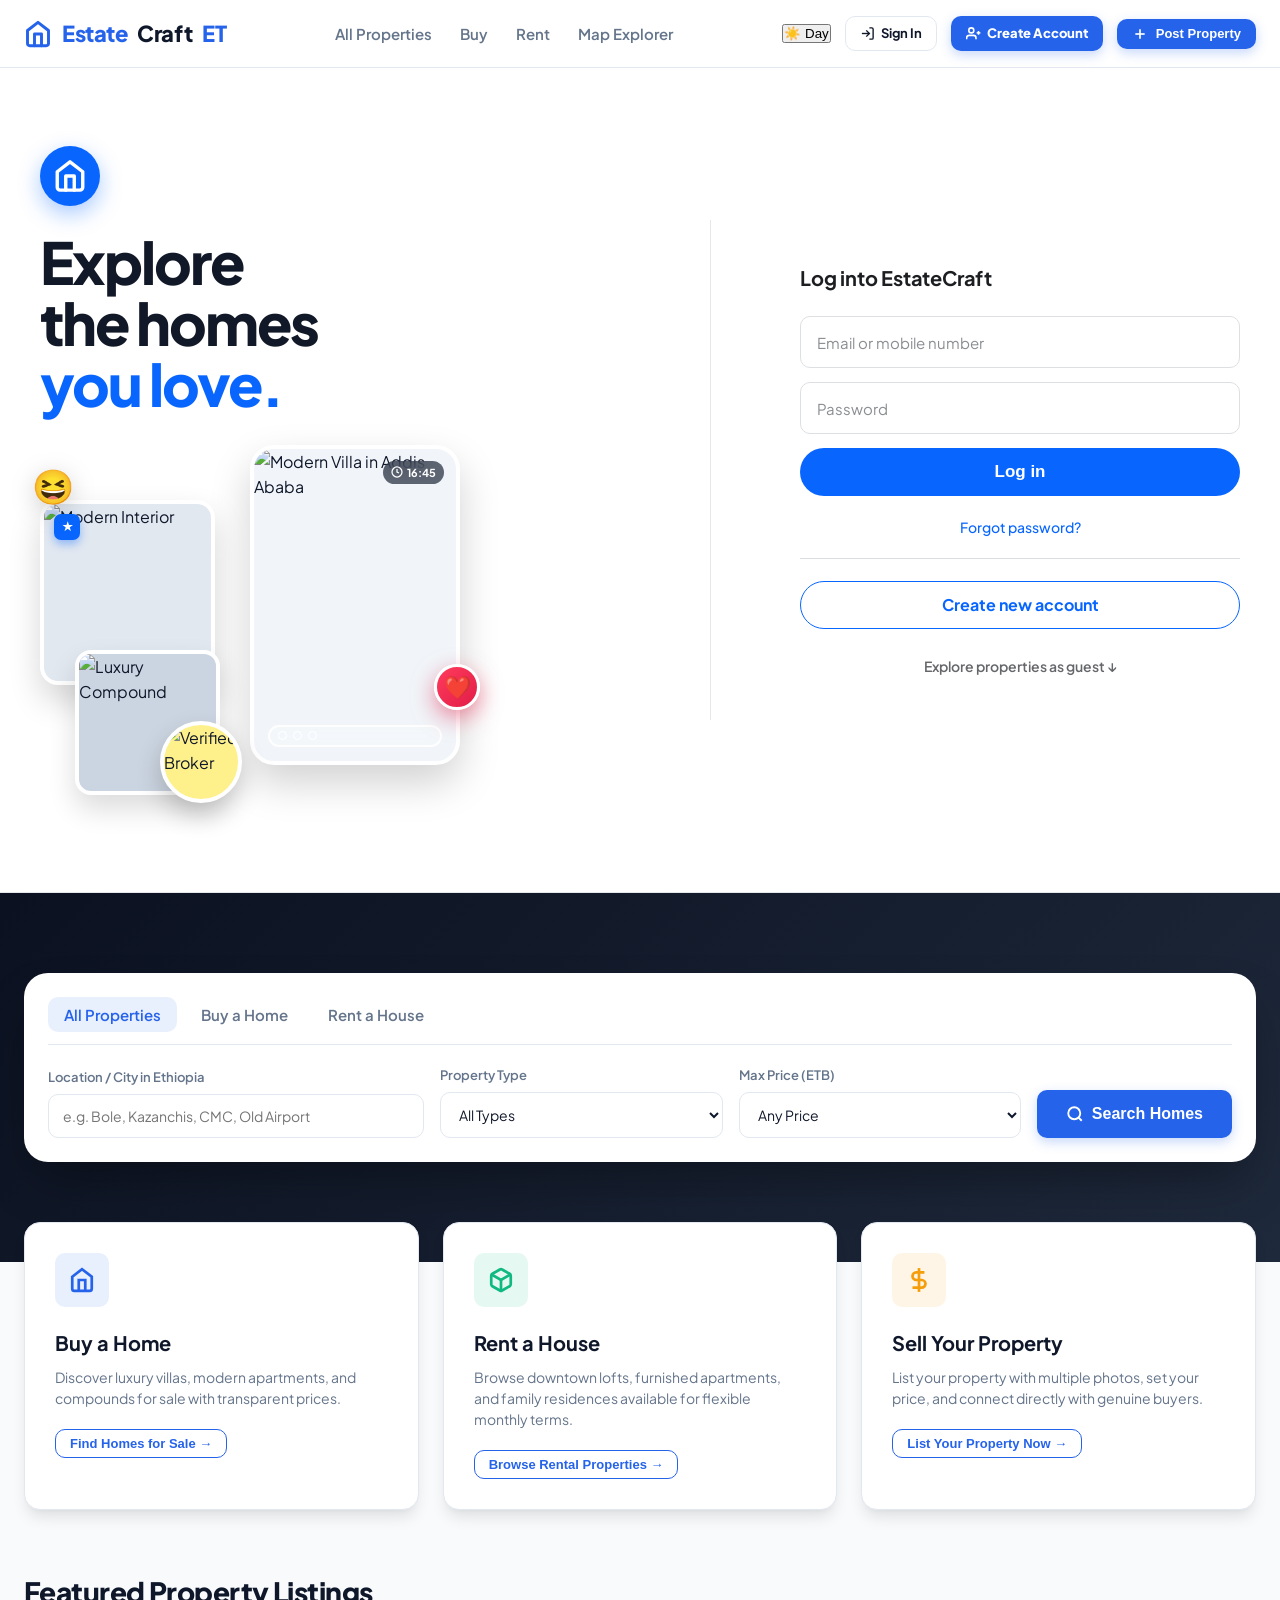
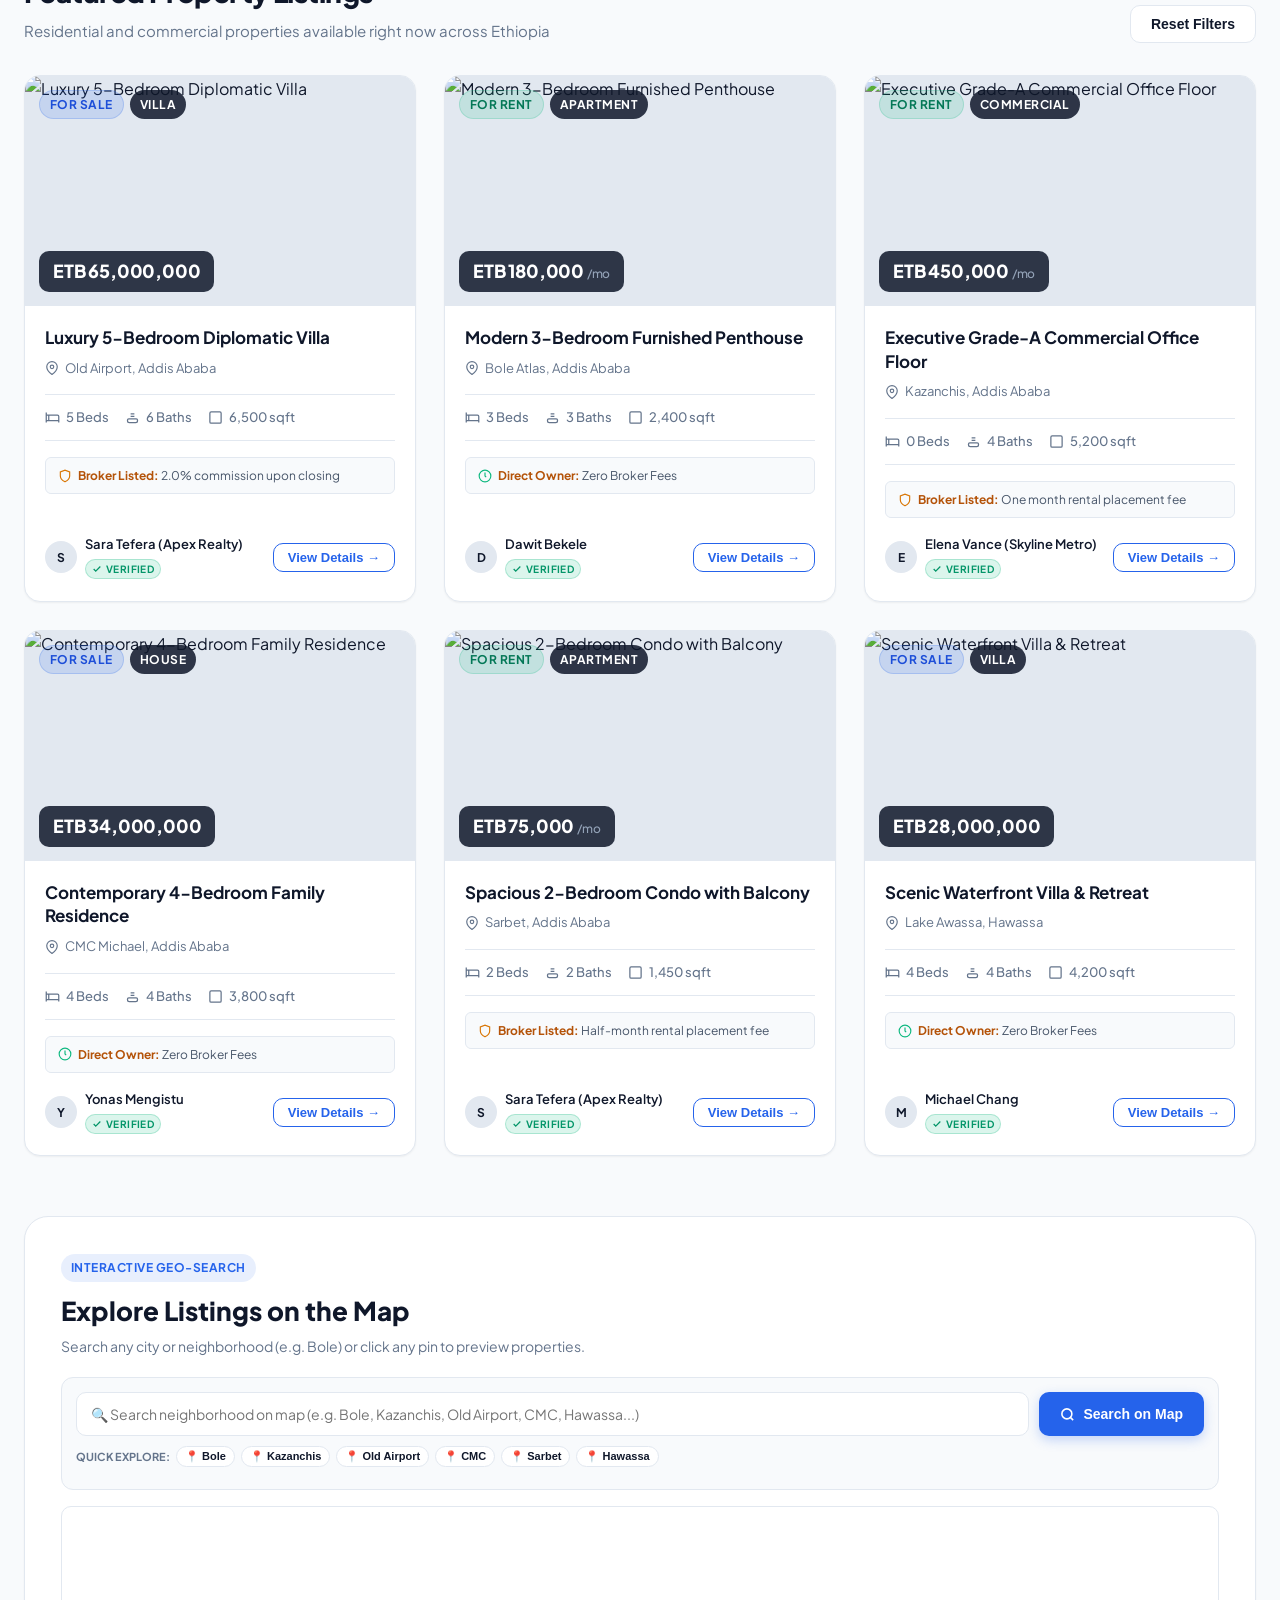
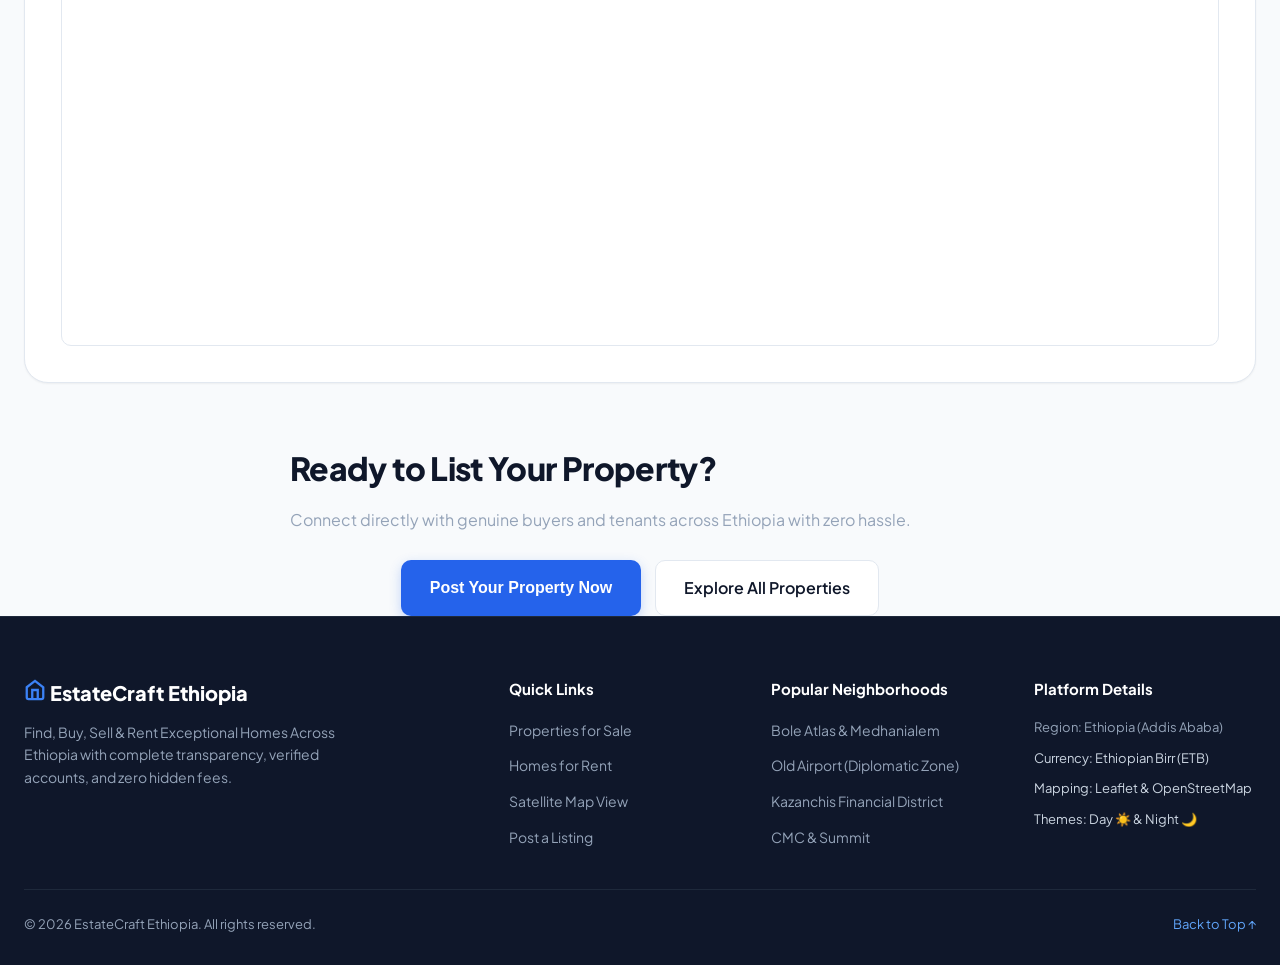
==== frontend/index.html @ a3f55f45 "Implement Facebook-style split landing screen with login and create account on initial website open" ====
<!DOCTYPE html>
<html lang="en" data-theme="light">
<head>
    <meta charset="UTF-8">
    <meta name="viewport" content="width=device-width, initial-scale=1.0">
    <title>EstateCraft Ethiopia | Find, Buy, Sell & Rent Exceptional Homes</title>
    
    <!-- Meta SEO -->
    <meta name="description" content="Discover verified luxury homes, apartments, villas, and commercial real estate across Ethiopia with transparent broker fees and direct owner listings.">
    
    <!-- Leaflet OpenStreetMap CDN -->
    <link rel="stylesheet" href="https://unpkg.com/leaflet@1.9.4/dist/leaflet.css" integrity="sha256-p4NxAoJBhIIN+hmNHrzRCf9tD/miZyoHS5obTRR9BMY=" crossorigin=""/>
    <script src="https://unpkg.com/leaflet@1.9.4/dist/leaflet.js" integrity="sha256-20nQCchB9co0qIjJZRGuk2/Z9VM+kNiyxNV1lvTlZBo=" crossorigin=""></script>
    
    <!-- External Modular CSS File -->
    <link rel="stylesheet" href="css/style.css">
</head>
<body>

    <!-- Header Navigation -->
    <header class="site-header">
        <div class="nav-container">
            <a href="index.html" class="brand-logo" id="headerBrandLogo">
                <svg width="28" height="28" viewBox="0 0 24 24" fill="none" stroke="currentColor" stroke-width="2.5" stroke-linecap="round" stroke-linejoin="round">
                    <path d="m3 9 9-7 9 7v11a2 2 0 0 1-2 2H5a2 2 0 0 1-2-2z"/>
                    <polyline points="9 22 9 12 15 12 15 22"/>
                </svg>
                <span>Estate</span>Craft <span class="brand-badge">ET</span>
            </a>

            <ul class="nav-links" id="navLinks">
                <li><a href="#propertiesSection" onclick="resetFilters()">All Properties</a></li>
                <li><a href="#propertiesSection" onclick="document.querySelectorAll('.search-tabs .tab-btn')[1].click()">Buy</a></li>
                <li><a href="#propertiesSection" onclick="document.querySelectorAll('.search-tabs .tab-btn')[2].click()">Rent</a></li>
                <li><a href="#mapSection">Map Explorer</a></li>
            </ul>

            <div class="nav-actions">
                <!-- Theme Mode Switcher (Day/Night) -->
                <button type="button" class="theme-btn" id="themeToggleBtn" title="Toggle Day/Night Mode">
                    <span id="themeHeaderIcon">☀️</span>
                    <span id="themeHeaderLabel">Day</span>
                </button>

                <!-- Sign In Link -->
                <a href="../auth/login.php" class="btn btn-secondary btn-sm" id="btnSignInFrontend" style="text-decoration: none; font-weight: 700; display: inline-flex; align-items: center; gap: 6px;">
                    <svg width="15" height="15" viewBox="0 0 24 24" fill="none" stroke="currentColor" stroke-width="2.2"><path d="M15 3h4a2 2 0 0 1 2 2v14a2 2 0 0 1-2 2h-4"></path><polyline points="10 17 15 12 10 7"></polyline><line x1="15" y1="12" x2="3" y2="12"></line></svg>
                    <span>Sign In</span>
                </a>

                <!-- Create Account Link -->
                <a href="../auth/register.php" class="btn btn-primary btn-sm" id="btnSignUpFrontend" style="text-decoration: none; font-weight: 800; display: inline-flex; align-items: center; gap: 6px;">
                    <svg width="15" height="15" viewBox="0 0 24 24" fill="none" stroke="currentColor" stroke-width="2.5"><path d="M16 21v-2a4 4 0 0 0-4-4H5a4 4 0 0 0-4 4v2"></path><circle cx="8.5" cy="7" r="4"></circle><line x1="20" y1="8" x2="20" y2="14"></line><line x1="23" y1="11" x2="17" y2="11"></line></svg>
                    <span>Create Account</span>
                </a>

                <button type="button" class="btn btn-primary btn-sm" onclick="openPostModal()">
                    <svg width="16" height="16" viewBox="0 0 24 24" fill="none" stroke="currentColor" stroke-width="2.5"><line x1="12" y1="5" x2="12" y2="19"></line><line x1="5" y1="12" x2="19" y2="12"></line></svg>
                    Post Property
                </button>
            </div>
        </div>
    </header>

    <main>
        <!-- Facebook-Style Split Landing Hero (Visible on first opening website) -->
        <section class="fb-landing-section" id="welcomeAuthSection">
            <div class="fb-landing-container">
                <!-- Left Column: Branding, Tagline & Photo Cards Collage -->
                <div class="fb-left-col">
                    <div class="fb-brand-circle">
                        <svg width="34" height="34" viewBox="0 0 24 24" fill="none" stroke="currentColor" stroke-width="2.4" stroke-linecap="round" stroke-linejoin="round">
                            <path d="m3 9 9-7 9 7v11a2 2 0 0 1-2 2H5a2 2 0 0 1-2-2z"/>
                            <polyline points="9 22 9 12 15 12 15 22"/>
                        </svg>
                    </div>

                    <h1 class="fb-headline">
                        Explore<br>
                        the homes<br>
                        <span class="accent-blue">you love.</span>
                    </h1>

                    <!-- Visual Collage -->
                    <div class="fb-collage">
                        <!-- Phone-style story card (Main top right) -->
                        <div class="fb-card-story">
                            <div class="fb-story-time">
                                <svg width="12" height="12" viewBox="0 0 24 24" fill="none" stroke="currentColor" stroke-width="2.5"><circle cx="12" cy="12" r="10"/><polyline points="12 6 12 12 16 14"/></svg>
                                16:45
                            </div>
                            <img src="https://images.unsplash.com/photo-1600585154340-be6161a56a0c?auto=format&fit=crop&w=600&q=80" alt="Modern Villa in Addis Ababa">
                            <div class="fb-story-bottom-bar">
                                <div class="fb-story-circle"></div>
                                <div class="fb-story-circle"></div>
                                <div class="fb-story-circle"></div>
                            </div>
                        </div>

                        <!-- Middle left square card with star badge -->
                        <div class="fb-card-square">
                            <div class="fb-card-badge">★</div>
                            <img src="https://images.unsplash.com/photo-1600607687939-ce8a6c25118c?auto=format&fit=crop&w=500&q=80" alt="Modern Interior">
                        </div>

                        <!-- Bottom card -->
                        <div class="fb-card-bottom">
                            <img src="https://images.unsplash.com/photo-1600596542815-ffad4c1539a9?auto=format&fit=crop&w=500&q=80" alt="Luxury Compound">
                        </div>

                        <!-- Avatar circle -->
                        <div class="fb-avatar-circle">
                            <img src="https://images.unsplash.com/photo-1573496359142-b8d87734a5a2?auto=format&fit=crop&w=400&q=80" alt="Verified Broker">
                        </div>

                        <!-- Floating Reactions -->
                        <div class="fb-reaction-laugh" title="Excited">😆</div>
                        <div class="fb-reaction-heart" title="Love this home">❤️</div>
                    </div>
                </div>

                <!-- Center Divider Line -->
                <div class="fb-center-divider"></div>

                <!-- Right Column: Login Card -->
                <div class="fb-right-col">
                    <div class="fb-auth-box">
                        <h2 class="fb-login-heading">Log into EstateCraft</h2>

                        <form action="../auth/login.php" method="POST">
                            <div class="fb-input-wrapper">
                                <input type="text" name="email" class="fb-field-input" placeholder="Email or mobile number" required autocomplete="username">
                            </div>

                            <div class="fb-input-wrapper">
                                <input type="password" name="password" class="fb-field-input" placeholder="Password" required autocomplete="current-password">
                            </div>

                            <button type="submit" class="fb-submit-btn">
                                Log in
                            </button>

                            <div class="fb-forgot-link-wrap">
                                <a href="../auth/forgot_password.php" class="fb-forgot-link">Forgot password?</a>
                            </div>

                            <div class="fb-line-sep"></div>

                            <a href="../auth/register.php" class="fb-create-acc-btn">
                                Create new account
                            </a>
                        </form>

                        <div class="fb-guest-link-wrap">
                            <a href="#catalogSearchSection" class="fb-guest-link" onclick="document.getElementById('catalogSearchSection').scrollIntoView({behavior: 'smooth'}); return false;">
                                Explore properties as guest &darr;
                            </a>
                        </div>
                    </div>
                </div>
            </div>
        </section>

        <!-- Hero Section -->
        <section class="hero-section" id="catalogSearchSection">

                <!-- Search Bar Card -->
                <div class="search-box-card">
                    <div class="search-tabs">
                        <button type="button" class="tab-btn active" data-purpose="">All Properties</button>
                        <button type="button" class="tab-btn" data-purpose="sale">Buy a Home</button>
                        <button type="button" class="tab-btn" data-purpose="rent">Rent a House</button>
                    </div>

                    <form id="mainSearchForm">
                        <div class="search-grid">
                            <div class="form-group">
                                <label class="form-label" for="searchLocation">Location / City in Ethiopia</label>
                                <input type="text" id="searchLocation" class="form-input" placeholder="e.g. Bole, Kazanchis, CMC, Old Airport">
                            </div>

                            <div class="form-group">
                                <label class="form-label" for="searchType">Property Type</label>
                                <select id="searchType" class="form-select">
                                    <option value="">All Types</option>
                                    <option value="house">Houses</option>
                                    <option value="apartment">Apartments / Condos</option>
                                    <option value="villa">Luxury Villas</option>
                                    <option value="commercial">Commercial Space</option>
                                </select>
                            </div>

                            <div class="form-group">
                                <label class="form-label" for="searchPrice">Max Price (ETB)</label>
                                <select id="searchPrice" class="form-select">
                                    <option value="">Any Price</option>
                                    <option value="100000">ETB 100,000 / mo</option>
                                    <option value="300000">ETB 300,000 / mo</option>
                                    <option value="30000000">ETB 30,000,000</option>
                                    <option value="50000000">ETB 50,000,000</option>
                                    <option value="70000000">ETB 70,000,000+</option>
                                </select>
                            </div>

                            <button type="submit" class="btn btn-primary btn-lg" id="btnMainSearch">
                                <svg width="18" height="18" viewBox="0 0 24 24" fill="none" stroke="currentColor" stroke-width="2.5"><circle cx="11" cy="11" r="8"></circle><line x1="21" y1="21" x2="16.65" y2="16.65"></line></svg>
                                Search Homes
                            </button>
                        </div>
                    </form>
                </div>
            </div>
        </section>

        <!-- Quick Categories -->
        <div class="quick-categories">
            <div class="cat-card">
                <div class="cat-icon cat-icon-blue">
                    <svg width="26" height="26" viewBox="0 0 24 24" fill="none" stroke="currentColor" stroke-width="2.5"><path d="m3 9 9-7 9 7v11a2 2 0 0 1-2 2H5a2 2 0 0 1-2-2z"/><polyline points="9 22 9 12 15 12 15 22"/></svg>
                </div>
                <h3 class="cat-title">Buy a Home</h3>
                <p class="cat-desc">Discover luxury villas, modern apartments, and compounds for sale with transparent prices.</p>
                <button type="button" class="btn btn-outline btn-sm" onclick="document.querySelectorAll('.search-tabs .tab-btn')[1].click(); document.getElementById('propertiesSection').scrollIntoView({behavior: 'smooth'})">Find Homes for Sale &rarr;</button>
            </div>

            <div class="cat-card">
                <div class="cat-icon cat-icon-green">
                    <svg width="26" height="26" viewBox="0 0 24 24" fill="none" stroke="currentColor" stroke-width="2.5"><path d="M21 16V8a2 2 0 0 0-1-1.73l-7-4a2 2 0 0 0-2 0l-7 4A2 2 0 0 0 3 8v8a2 2 0 0 0 1 1.73l7 4a2 2 0 0 0 2 0l7-4A2 2 0 0 0 21 16z"></path><polyline points="3.27 6.96 12 12.01 20.73 6.96"></polyline><line x1="12" y1="22.08" x2="12" y2="12"></line></svg>
                </div>
                <h3 class="cat-title">Rent a House</h3>
                <p class="cat-desc">Browse downtown lofts, furnished apartments, and family residences available for flexible monthly terms.</p>
                <button type="button" class="btn btn-outline btn-sm" onclick="document.querySelectorAll('.search-tabs .tab-btn')[2].click(); document.getElementById('propertiesSection').scrollIntoView({behavior: 'smooth'})">Browse Rental Properties &rarr;</button>
            </div>

            <div class="cat-card">
                <div class="cat-icon cat-icon-amber">
                    <svg width="26" height="26" viewBox="0 0 24 24" fill="none" stroke="currentColor" stroke-width="2.5"><line x1="12" y1="1" x2="12" y2="23"></line><path d="M17 5H9.5a3.5 3.5 0 0 0 0 7h5a3.5 3.5 0 0 1 0 7H6"></path></svg>
                </div>
                <h3 class="cat-title">Sell Your Property</h3>
                <p class="cat-desc">List your property with multiple photos, set your price, and connect directly with genuine buyers.</p>
                <button type="button" class="btn btn-outline btn-sm" onclick="openPostModal()">List Your Property Now &rarr;</button>
            </div>
        </div>

        <!-- Featured Properties Section -->
        <section class="section-wrapper" id="propertiesSection">
            <div class="section-header">
                <div>
                    <h2 class="section-title">Featured Property Listings</h2>
                    <p class="section-subtitle">Residential and commercial properties available right now across Ethiopia</p>
                </div>
                <button type="button" class="btn btn-secondary" onclick="resetFilters()">Reset Filters</button>
            </div>

            <!-- Dynamic Property Cards Container -->
            <div class="property-grid" id="propertyGrid">
                <!-- Injected via JavaScript -->
            </div>
        </section>

        <!-- Interactive Map Explorer Section -->
        <section class="section-wrapper" id="mapSection">
            <div style="background: var(--bg-card); border-radius: var(--radius-xl); border: 1px solid var(--border-color); padding: 36px; box-shadow: var(--shadow-sm);">
                <div style="display: flex; justify-content: space-between; align-items: flex-end; margin-bottom: 20px; flex-wrap: wrap; gap: 16px;">
                    <div>
                        <span class="badge" style="background: rgba(37, 99, 235, 0.1); color: var(--primary); margin-bottom: 8px;">Interactive Geo-Search</span>
                        <h2 style="font-size: 26px; font-weight: 800; color: var(--text-main);">Explore Listings on the Map</h2>
                        <p style="color: var(--text-muted); font-size: 14px; margin-top: 4px;">Search any city or neighborhood (e.g. Bole) or click any pin to preview properties.</p>
                    </div>
                </div>

                <!-- Map Search Bar -->
                <div style="background: var(--bg-main); border: 1px solid var(--border-color); border-radius: 12px; padding: 14px; margin-bottom: 16px;">
                    <div style="display: flex; gap: 10px;">
                        <div style="position: relative; flex: 1;">
                            <input type="text" id="frontMapSearchInput" list="frontMapLocationsList" class="form-input" placeholder="🔍 Search neighborhood on map (e.g. Bole, Kazanchis, Old Airport, CMC, Hawassa...)" onkeydown="if(event.key === 'Enter'){event.preventDefault(); searchMapLocation(this.value);}" onchange="searchMapLocation(this.value);" autocomplete="off">
                            <datalist id="frontMapLocationsList">
                                <option value="Bole">
                                <option value="Bole Atlas">
                                <option value="Kazanchis">
                                <option value="Old Airport">
                                <option value="CMC">
                                <option value="Sarbet">
                                <option value="Piazza">
                                <option value="Megenagna">
                                <option value="Hawassa">
                            </datalist>
                        </div>
                        <button type="button" class="btn btn-primary" onclick="searchMapLocation(document.getElementById('frontMapSearchInput').value)">
                            <svg width="15" height="15" viewBox="0 0 24 24" fill="none" stroke="currentColor" stroke-width="2.5"><circle cx="11" cy="11" r="8"></circle><line x1="21" y1="21" x2="16.65" y2="16.65"></line></svg>
                            Search on Map
                        </button>
                    </div>

                    <!-- Quick Jump Chips -->
                    <div style="display: flex; gap: 6px; flex-wrap: wrap; margin-top: 10px; align-items: center;">
                        <span style="font-size: 11px; font-weight: 700; color: var(--text-muted); text-transform: uppercase;">Quick Explore:</span>
                        <button type="button" class="btn btn-secondary btn-sm" style="padding: 3px 8px; font-size: 11px; border-radius: 16px;" onclick="document.getElementById('frontMapSearchInput').value='Bole'; searchMapLocation('Bole');">📍 Bole</button>
                        <button type="button" class="btn btn-secondary btn-sm" style="padding: 3px 8px; font-size: 11px; border-radius: 16px;" onclick="document.getElementById('frontMapSearchInput').value='Kazanchis'; searchMapLocation('Kazanchis');">📍 Kazanchis</button>
                        <button type="button" class="btn btn-secondary btn-sm" style="padding: 3px 8px; font-size: 11px; border-radius: 16px;" onclick="document.getElementById('frontMapSearchInput').value='Old Airport'; searchMapLocation('Old Airport');">📍 Old Airport</button>
                        <button type="button" class="btn btn-secondary btn-sm" style="padding: 3px 8px; font-size: 11px; border-radius: 16px;" onclick="document.getElementById('frontMapSearchInput').value='CMC'; searchMapLocation('CMC');">📍 CMC</button>
                        <button type="button" class="btn btn-secondary btn-sm" style="padding: 3px 8px; font-size: 11px; border-radius: 16px;" onclick="document.getElementById('frontMapSearchInput').value='Sarbet'; searchMapLocation('Sarbet');">📍 Sarbet</button>
                        <button type="button" class="btn btn-secondary btn-sm" style="padding: 3px 8px; font-size: 11px; border-radius: 16px;" onclick="document.getElementById('frontMapSearchInput').value='Hawassa'; searchMapLocation('Hawassa');">📍 Hawassa</button>
                    </div>
                    <div id="frontMapSearchStatus" style="font-size: 13px; color: var(--primary); margin-top: 8px; font-weight: 600;"></div>
                </div>

                <div id="homeCatalogMap" style="height: 440px; border-radius: var(--radius-md); border: 1px solid var(--border-color); z-index: 10;"></div>
            </div>
        </section>

        <!-- Call to Action Banner -->
        <section class="cta-banner">
            <div style="max-width: 700px; margin: 0 auto;">
                <h2 style="font-size: 32px; font-weight: 800; margin-bottom: 12px; letter-spacing: -0.02em;">Ready to List Your Property?</h2>
                <p style="color: #94a3b8; font-size: 16px; margin-bottom: 28px;">Connect directly with genuine buyers and tenants across Ethiopia with zero hassle.</p>
                <div style="display: flex; justify-content: center; gap: 14px; flex-wrap: wrap;">
                    <button type="button" class="btn btn-primary btn-lg" onclick="openPostModal()">Post Your Property Now</button>
                    <a href="#propertiesSection" class="btn btn-secondary btn-lg" style="color: #0f172a;" onclick="resetFilters()">Explore All Properties</a>
                </div>
            </div>
        </section>
    </main>

    <!-- Property Details Modal -->
    <div class="modal-overlay" id="propertyModal">
        <div class="modal-card">
            <div class="modal-header">
                <div class="modal-title">Property Details</div>
                <button type="button" class="modal-close" onclick="closeModal()">&times;</button>
            </div>
            <div class="modal-body" id="modalContent">
                <!-- Injected via JavaScript -->
            </div>
        </div>
    </div>

    <!-- Post Property Modal -->
    <div class="modal-overlay" id="postPropertyModal">
        <div class="modal-card">
            <div class="modal-header">
                <div class="modal-title">Post a New Property</div>
                <button type="button" class="modal-close" onclick="closeModal()">&times;</button>
            </div>
            <div class="modal-body">
                <form id="postPropForm" onsubmit="handlePostProperty(event)">
                    <div class="form-group" style="margin-bottom: 16px;">
                        <div style="display: flex; justify-content: space-between; align-items: center; margin-bottom: 6px; flex-wrap: wrap; gap: 6px;">
                            <label class="form-label" for="newTitle" style="margin-bottom: 0;">Property Title *</label>
                            <select id="modalTitlePreset" class="form-select" style="padding: 4px 10px; font-size: 12px; width: auto; max-width: 250px; height: auto;" onchange="if(this.value){document.getElementById('newTitle').value=this.value;}">
                                <option value="">-- Choose from options --</option>
                                <option value="Luxury 5-Bedroom Diplomatic Villa with Garden">🏡 Luxury Villa</option>
                                <option value="Modern 3-Bedroom Furnished Penthouse">🏢 Furnished Penthouse</option>
                                <option value="Contemporary 4-Bedroom Family Compound Residence">🏠 Family Compound</option>
                                <option value="Spacious 2-Bedroom Luxury Apartment with Balcony">🛋️ 2-Bed Luxury Condo</option>
                                <option value="Executive Grade-A Commercial Office Floor">🏬 Commercial Office</option>
                                <option value="Prime Residential Land Plot with Ready Title">🌿 Land Plot</option>
                            </select>
                        </div>
                        <input type="text" id="newTitle" list="modalTitleDatalist" class="form-input" placeholder="e.g. Sunny 3-Bedroom Villa with Swimming Pool and Mountain View" required autocomplete="off">
                        <datalist id="modalTitleDatalist">
                            <option value="Luxury 5-Bedroom Diplomatic Villa with Landscaped Garden">
                            <option value="Modern 4-Bedroom Gated Villa with 24/7 Security & Parking">
                            <option value="Modern 3-Bedroom Furnished Penthouse with Panoramic City Views">
                            <option value="Spacious 2-Bedroom Luxury Apartment with Balcony & Elevator">
                            <option value="Contemporary 4-Bedroom Family Compound Residence">
                            <option value="Executive Grade-A Commercial Office Floor with Fiber Internet">
                            <option value="Prime Residential Land Plot with Title Deed Ready">
                        </datalist>
                        <div style="display: flex; gap: 6px; flex-wrap: wrap; margin-top: 8px;">
                            <button type="button" class="btn btn-secondary btn-sm" style="padding: 3px 8px; font-size: 11px; border-radius: 20px;" onclick="document.getElementById('newTitle').value='Luxury 5-Bedroom Diplomatic Villa with Garden'">🏡 Luxury Villa</button>
                            <button type="button" class="btn btn-secondary btn-sm" style="padding: 3px 8px; font-size: 11px; border-radius: 20px;" onclick="document.getElementById('newTitle').value='Modern 3-Bedroom Furnished Penthouse'">🏢 Penthouse</button>
                            <button type="button" class="btn btn-secondary btn-sm" style="padding: 3px 8px; font-size: 11px; border-radius: 20px;" onclick="document.getElementById('newTitle').value='Contemporary 4-Bedroom Family Compound'">🏠 Family Home</button>
                            <button type="button" class="btn btn-secondary btn-sm" style="padding: 3px 8px; font-size: 11px; border-radius: 20px;" onclick="document.getElementById('newTitle').value='Spacious 2-Bedroom Luxury Apartment'">🛋️ Apartment</button>
                        </div>
                    </div>

                    <div style="display: grid; grid-template-columns: 1fr 1fr; gap: 12px; margin-bottom: 14px;">
                        <div class="form-group">
                            <label class="form-label" for="newPurpose">Purpose *</label>
                            <select id="newPurpose" class="form-select">
                                <option value="sale">For Sale</option>
                                <option value="rent">For Rent</option>
                            </select>
                        </div>
                        <div class="form-group">
                            <label class="form-label" for="newType">Property Type *</label>
                            <select id="newType" class="form-select">
                                <option value="house">House</option>
                                <option value="apartment">Apartment</option>
                                <option value="villa">Villa</option>
                                <option value="commercial">Commercial</option>
                            </select>
                        </div>
                    </div>

                    <div style="display: grid; grid-template-columns: 1fr 1fr; gap: 12px; margin-bottom: 14px;">
                        <div class="form-group">
                            <label class="form-label" for="newPrice">Price (ETB) *</label>
                            <input type="number" id="newPrice" class="form-input" placeholder="e.g. 25000000" required>
                        </div>
                        <div class="form-group">
                            <label class="form-label" for="newCity">City / Subcity *</label>
                            <input type="text" id="newCity" class="form-input" placeholder="e.g. Bole, Addis Ababa" required>
                        </div>
                    </div>

                    <div style="display: grid; grid-template-columns: 1fr 1fr 1fr; gap: 12px; margin-bottom: 14px;">
                        <div class="form-group">
                            <label class="form-label" for="newBeds">Bedrooms</label>
                            <input type="number" id="newBeds" class="form-input" value="3">
                        </div>
                        <div class="form-group">
                            <label class="form-label" for="newBaths">Bathrooms</label>
                            <input type="number" id="newBaths" class="form-input" value="2">
                        </div>
                        <div class="form-group">
                            <label class="form-label" for="newSqft">Area (sqft)</label>
                            <input type="number" id="newSqft" class="form-input" value="2200">
                        </div>
                    </div>

                    <div class="form-group" style="margin-bottom: 20px;">
                        <label class="form-label" for="newDesc">Description</label>
                        <textarea id="newDesc" rows="3" class="form-input" style="height: auto;" placeholder="Highlight main features, compound details, parking, backup generator..."></textarea>
                    </div>

                    <button type="submit" class="btn btn-primary btn-block btn-lg" style="width: 100%;">
                        Submit & Publish Listing
                    </button>
                </form>
            </div>
        </div>
    </div>

    <!-- Footer -->
    <footer class="site-footer">
        <div class="footer-container">
            <div class="footer-brand">
                <h3>
                    <svg width="22" height="22" viewBox="0 0 24 24" fill="none" stroke="#3b82f6" stroke-width="2.5"><path d="m3 9 9-7 9 7v11a2 2 0 0 1-2 2H5a2 2 0 0 1-2-2z"/><polyline points="9 22 9 12 15 12 15 22"/></svg>
                    EstateCraft Ethiopia
                </h3>
                <p>Find, Buy, Sell & Rent Exceptional Homes Across Ethiopia with complete transparency, verified accounts, and zero hidden fees.</p>
            </div>

            <div class="footer-col">
                <h4>Quick Links</h4>
                <ul class="footer-links">
                    <li><a href="#propertiesSection" onclick="document.querySelectorAll('.search-tabs .tab-btn')[1].click()">Properties for Sale</a></li>
                    <li><a href="#propertiesSection" onclick="document.querySelectorAll('.search-tabs .tab-btn')[2].click()">Homes for Rent</a></li>
                    <li><a href="#mapSection">Satellite Map View</a></li>
                    <li><a href="#" onclick="openPostModal()">Post a Listing</a></li>
                </ul>
            </div>

            <div class="footer-col">
                <h4>Popular Neighborhoods</h4>
                <ul class="footer-links">
                    <li><a href="#propertiesSection" onclick="document.getElementById('searchLocation').value='Bole'; filterProperties();">Bole Atlas & Medhanialem</a></li>
                    <li><a href="#propertiesSection" onclick="document.getElementById('searchLocation').value='Old Airport'; filterProperties();">Old Airport (Diplomatic Zone)</a></li>
                    <li><a href="#propertiesSection" onclick="document.getElementById('searchLocation').value='Kazanchis'; filterProperties();">Kazanchis Financial District</a></li>
                    <li><a href="#propertiesSection" onclick="document.getElementById('searchLocation').value='CMC'; filterProperties();">CMC & Summit</a></li>
                </ul>
            </div>

            <div class="footer-col">
                <h4>Platform Details</h4>
                <ul class="footer-links">
                    <li style="color:#94a3b8; font-size:13px;">Region: Ethiopia (Addis Ababa)</li>
                    <li style="color:#cbd5e1; font-size:13px;">Currency: Ethiopian Birr (ETB)</li>
                    <li style="color:#cbd5e1; font-size:13px;">Mapping: Leaflet & OpenStreetMap</li>
                    <li style="color:#cbd5e1; font-size:13px;">Themes: Day ☀️ & Night 🌙</li>
                </ul>
            </div>
        </div>

        <div class="footer-bottom">
            <div>&copy; 2026 EstateCraft Ethiopia. All rights reserved.</div>
            <div style="display:flex; gap:16px;">
                <a href="#headerBrandLogo" style="color:#60a5fa;">Back to Top &uarr;</a>
            </div>
        </div>
    </footer>

    <!-- External Modular JS File -->
    <script src="js/main.js"></script>
</body>
</html>
---- frontend/css/style.css ----
/* =======================================================
   EstateCraft - Modern Real Estate Design System
   Vanilla CSS with CSS Variables & Responsive Components
   ======================================================= */

@import url('https://fonts.googleapis.com/css2?family=Plus+Jakarta+Sans:wght@300;400;500;600;700;800&display=swap');

:root {
  --primary: #2563eb;
  --primary-hover: #1d4ed8;
  --primary-light: rgba(37, 99, 235, 0.1);
  --primary-gradient: linear-gradient(135deg, #2563eb 0%, #1e40af 100%);
  
  --secondary: #0f172a;
  --accent: #f59e0b;
  --accent-light: rgba(245, 158, 11, 0.12);
  --success: #10b981;
  --success-light: rgba(16, 185, 129, 0.12);
  --danger: #ef4444;
  --danger-light: rgba(239, 68, 68, 0.12);
  --warning: #f59e0b;
  
  --bg-main: #f8fafc;
  --bg-card: #ffffff;
  --bg-dark: #0f172a;
  --bg-dark-card: #1e293b;
  
  --text-main: #0f172a;
  --text-muted: #64748b;
  --text-light: #94a3b8;
  --border-color: #e2e8f0;
  --border-dark: #334155;
  
  --shadow-sm: 0 1px 2px 0 rgba(0, 0, 0, 0.05);
  --shadow-md: 0 4px 6px -1px rgba(0, 0, 0, 0.1), 0 2px 4px -2px rgba(0, 0, 0, 0.06);
  --shadow-lg: 0 10px 15px -3px rgba(0, 0, 0, 0.1), 0 4px 6px -4px rgba(0, 0, 0, 0.05);
  --shadow-xl: 0 20px 25px -5px rgba(0, 0, 0, 0.1), 0 8px 10px -6px rgba(0, 0, 0, 0.05);
  --shadow-hover: 0 25px 30px -10px rgba(37, 99, 235, 0.15);
  
  --radius-sm: 6px;
  --radius-md: 10px;
  --radius-lg: 16px;
  --radius-xl: 24px;
  --radius-full: 9999px;
  
  --transition-fast: 0.15s ease;
  --transition-normal: 0.25s ease;
}

* {
  box-sizing: border-box;
  margin: 0;
  padding: 0;
}

body {
  font-family: 'Plus Jakarta Sans', -apple-system, BlinkMacSystemFont, 'Segoe UI', Roboto, sans-serif;
  background-color: var(--bg-main);
  color: var(--text-main);
  line-height: 1.6;
  -webkit-font-smoothing: antialiased;
  min-height: 100vh;
  display: flex;
  flex-direction: column;
}

main {
  flex: 1;
}

img {
  max-width: 100%;
  height: auto;
  display: block;
}

a {
  color: var(--primary);
  text-decoration: none;
  transition: color var(--transition-fast);
}

a:hover {
  color: var(--primary-hover);
}

/* -------------------------------------------------------
   Navigation Header
   ------------------------------------------------------- */
.site-header {
  background: rgba(255, 255, 255, 0.95);
  backdrop-filter: blur(12px);
  border-bottom: 1px solid var(--border-color);
  position: sticky;
  top: 0;
  z-index: 1000;
  transition: all var(--transition-normal);
}

.nav-container {
  max-width: 1280px;
  margin: 0 auto;
  padding: 16px 24px;
  display: flex;
  align-items: center;
  justify-content: space-between;
}

.brand-logo {
  display: flex;
  align-items: center;
  gap: 10px;
  font-size: 22px;
  font-weight: 800;
  color: var(--secondary);
  letter-spacing: -0.02em;
}

.brand-logo svg {
  color: var(--primary);
}

.brand-logo span {
  color: var(--primary);
}

.nav-links {
  display: flex;
  align-items: center;
  gap: 28px;
  list-style: none;
}

.nav-links a {
  color: var(--text-muted);
  font-weight: 600;
  font-size: 15px;
  padding: 6px 0;
  position: relative;
}

.nav-links a:hover,
.nav-links a.active {
  color: var(--primary);
}

.nav-links a.active::after {
  content: '';
  position: absolute;
  bottom: 0;
  left: 0;
  width: 100%;
  height: 2px;
  background: var(--primary);
  border-radius: 2px;
}

.nav-actions {
  display: flex;
  align-items: center;
  gap: 14px;
}

.mobile-menu-btn {
  display: none;
  background: none;
  border: none;
  cursor: pointer;
  padding: 6px;
  color: var(--secondary);
}

/* -------------------------------------------------------
   Buttons & Badges
   ------------------------------------------------------- */
.btn {
  display: inline-flex;
  align-items: center;
  justify-content: center;
  gap: 8px;
  font-weight: 600;
  font-size: 14px;
  padding: 10px 20px;
  border-radius: var(--radius-md);
  cursor: pointer;
  border: 1px solid transparent;
  transition: all var(--transition-fast);
  white-space: nowrap;
}

.btn-sm {
  padding: 6px 14px;
  font-size: 13px;
}

.btn-lg {
  padding: 14px 28px;
  font-size: 16px;
}

.btn-primary {
  background: var(--primary);
  color: #ffffff !important;
  box-shadow: 0 4px 12px rgba(37, 99, 235, 0.25);
}

.btn-primary:hover {
  background: var(--primary-hover);
  transform: translateY(-1px);
  box-shadow: 0 6px 16px rgba(37, 99, 235, 0.35);
}

.btn-secondary {
  background: #ffffff;
  color: var(--text-main);
  border-color: var(--border-color);
}

.btn-secondary:hover {
  background: #f1f5f9;
  border-color: #cbd5e1;
}

.btn-outline {
  background: transparent;
  color: var(--primary);
  border-color: var(--primary);
}

.btn-outline:hover {
  background: var(--primary-light);
}

.btn-accent {
  background: var(--accent);
  color: #ffffff !important;
}

.btn-accent:hover {
  background: #d97706;
}

.btn-danger {
  background: var(--danger);
  color: #ffffff !important;
}

.btn-danger:hover {
  background: #dc2626;
}

.btn-block {
  width: 100%;
}

.badge {
  display: inline-flex;
  align-items: center;
  gap: 4px;
  font-size: 12px;
  font-weight: 700;
  text-transform: uppercase;
  letter-spacing: 0.04em;
  padding: 4px 10px;
  border-radius: var(--radius-full);
}

.badge-sale {
  background: rgba(37, 99, 235, 0.15);
  color: #1d4ed8;
  border: 1px solid rgba(37, 99, 235, 0.2);
}

.badge-rent {
  background: rgba(16, 185, 129, 0.15);
  color: #047857;
  border: 1px solid rgba(16, 185, 129, 0.2);
}

.badge-broker {
  background: rgba(245, 158, 11, 0.15);
  color: #b45309;
  border: 1px solid rgba(245, 158, 11, 0.3);
}

.badge-verified {
  background: rgba(16, 185, 129, 0.15);
  color: #059669;
  border: 1px solid rgba(16, 185, 129, 0.25);
}

.badge-unverified {
  background: rgba(239, 68, 68, 0.12);
  color: #dc2626;
}

.badge-status {
  padding: 4px 8px;
  border-radius: var(--radius-sm);
  font-size: 11px;
}

/* -------------------------------------------------------
   Flash Messages & Alerts
   ------------------------------------------------------- */
.alert-container {
  max-width: 1280px;
  margin: 16px auto 0;
  padding: 0 24px;
}

.alert {
  padding: 14px 18px;
  border-radius: var(--radius-md);
  margin-bottom: 16px;
  font-size: 14px;
  display: flex;
  align-items: center;
  justify-content: space-between;
  gap: 12px;
  line-height: 1.5;
}

.alert-success {
  background: var(--success-light);
  border: 1px solid rgba(16, 185, 129, 0.3);
  color: #065f46;
}

.alert-error {
  background: var(--danger-light);
  border: 1px solid rgba(239, 68, 68, 0.3);
  color: #991b1b;
}

.alert-warning {
  background: var(--accent-light);
  border: 1px solid rgba(245, 158, 11, 0.3);
  color: #92400e;
}

.alert-info {
  background: var(--primary-light);
  border: 1px solid rgba(37, 99, 235, 0.3);
  color: #1e40af;
}

.alert-close {
  background: none;
  border: none;
  cursor: pointer;
  color: inherit;
  font-size: 18px;
  opacity: 0.7;
}

.alert-close:hover {
  opacity: 1;
}

/* -------------------------------------------------------
   Hero Section
   ------------------------------------------------------- */
.hero-section {
  position: relative;
  background: linear-gradient(135deg, #0b1120 0%, #1e293b 100%);
  color: #ffffff;
  padding: 80px 24px 100px;
  overflow: hidden;
}

.hero-pattern {
  position: absolute;
  top: 0;
  left: 0;
  right: 0;
  bottom: 0;
  opacity: 0.08;
  background-image: radial-gradient(#ffffff 1px, transparent 1px);
  background-size: 24px 24px;
  pointer-events: none;
}

.hero-content {
  max-width: 900px;
  margin: 0 auto;
  text-align: center;
  position: relative;
  z-index: 1;
}

.hero-tag {
  display: inline-flex;
  align-items: center;
  gap: 8px;
  background: rgba(255, 255, 255, 0.1);
  backdrop-filter: blur(8px);
  border: 1px solid rgba(255, 255, 255, 0.15);
  color: #e2e8f0;
  padding: 6px 16px;
  border-radius: var(--radius-full);
  font-size: 13px;
  font-weight: 600;
  margin-bottom: 24px;
}

.hero-title {
  font-size: 48px;
  font-weight: 800;
  line-height: 1.15;
  letter-spacing: -0.03em;
  margin-bottom: 20px;
}

.hero-title span {
  background: linear-gradient(135deg, #60a5fa 0%, #38bdf8 100%);
  -webkit-background-clip: text;
  -webkit-text-fill-color: transparent;
}

.hero-subtitle {
  font-size: 18px;
  color: #94a3b8;
  max-width: 650px;
  margin: 0 auto 40px;
}

/* -------------------------------------------------------
   Hero Search Box
   ------------------------------------------------------- */
.search-box-card {
  background: #ffffff;
  border-radius: var(--radius-xl);
  padding: 24px;
  box-shadow: 0 25px 50px -12px rgba(0, 0, 0, 0.35);
  color: var(--text-main);
  text-align: left;
}

.search-tabs {
  display: flex;
  gap: 8px;
  margin-bottom: 20px;
  border-bottom: 1px solid var(--border-color);
  padding-bottom: 12px;
}

.tab-btn {
  background: none;
  border: none;
  font-family: inherit;
  font-size: 15px;
  font-weight: 600;
  color: var(--text-muted);
  padding: 8px 16px;
  border-radius: var(--radius-md);
  cursor: pointer;
  transition: all var(--transition-fast);
}

.tab-btn:hover {
  color: var(--primary);
  background: var(--bg-main);
}

.tab-btn.active {
  color: var(--primary);
  background: var(--primary-light);
}

.search-grid {
  display: grid;
  grid-template-columns: 2fr 1.5fr 1.5fr auto;
  gap: 16px;
  align-items: flex-end;
}

.form-group {
  display: flex;
  flex-direction: column;
  gap: 6px;
}

.form-label {
  font-size: 13px;
  font-weight: 600;
  color: var(--text-muted);
}

.form-input,
.form-select,
.form-textarea {
  width: 100%;
  padding: 12px 14px;
  border: 1px solid var(--border-color);
  border-radius: var(--radius-md);
  font-size: 14px;
  font-family: inherit;
  color: var(--text-main);
  background: #ffffff;
  transition: border-color var(--transition-fast), box-shadow var(--transition-fast);
}

.form-input:focus,
.form-select:focus,
.form-textarea:focus {
  outline: none;
  border-color: var(--primary);
  box-shadow: 0 0 0 3px rgba(37, 99, 235, 0.15);
}

/* -------------------------------------------------------
   Category Quick Action Cards (Buy, Rent, Sell)
   ------------------------------------------------------- */
.quick-categories {
  display: grid;
  grid-template-columns: repeat(3, 1fr);
  gap: 24px;
  max-width: 1280px;
  margin: -40px auto 60px;
  padding: 0 24px;
  position: relative;
  z-index: 2;
}

.cat-card {
  background: #ffffff;
  border-radius: var(--radius-lg);
  padding: 30px;
  box-shadow: var(--shadow-lg);
  border: 1px solid var(--border-color);
  transition: transform var(--transition-normal), box-shadow var(--transition-normal);
  display: flex;
  flex-direction: column;
  align-items: flex-start;
}

.cat-card:hover {
  transform: translateY(-6px);
  box-shadow: var(--shadow-hover);
}

.cat-icon {
  width: 54px;
  height: 54px;
  border-radius: var(--radius-md);
  display: flex;
  align-items: center;
  justify-content: center;
  margin-bottom: 20px;
}

.cat-icon-blue {
  background: rgba(37, 99, 235, 0.1);
  color: var(--primary);
}

.cat-icon-green {
  background: rgba(16, 185, 129, 0.1);
  color: var(--success);
}

.cat-icon-amber {
  background: rgba(245, 158, 11, 0.1);
  color: var(--accent);
}

.cat-title {
  font-size: 20px;
  font-weight: 700;
  margin-bottom: 8px;
  color: var(--secondary);
}

.cat-desc {
  font-size: 14px;
  color: var(--text-muted);
  margin-bottom: 20px;
  line-height: 1.5;
}

/* -------------------------------------------------------
   Property Listing Card Grid
   ------------------------------------------------------- */
.section-wrapper {
  max-width: 1280px;
  margin: 0 auto 60px;
  padding: 0 24px;
}

.section-header {
  display: flex;
  align-items: flex-end;
  justify-content: space-between;
  margin-bottom: 32px;
}

.section-title {
  font-size: 28px;
  font-weight: 800;
  color: var(--secondary);
  letter-spacing: -0.02em;
}

.section-subtitle {
  color: var(--text-muted);
  font-size: 15px;
  margin-top: 4px;
}

.property-grid {
  display: grid;
  grid-template-columns: repeat(auto-fill, minmax(350px, 1fr));
  gap: 28px;
}

.property-card {
  background: var(--bg-card);
  border-radius: var(--radius-lg);
  border: 1px solid var(--border-color);
  overflow: hidden;
  box-shadow: var(--shadow-sm);
  transition: all var(--transition-normal);
  display: flex;
  flex-direction: column;
  position: relative;
}

.property-card:hover {
  transform: translateY(-4px);
  box-shadow: var(--shadow-xl);
  border-color: #cbd5e1;
}

.card-img-wrap {
  position: relative;
  width: 100%;
  height: 230px;
  background: #e2e8f0;
  overflow: hidden;
}

.card-img-wrap img {
  width: 100%;
  height: 100%;
  object-fit: cover;
  transition: transform 0.4s ease;
}

.property-card:hover .card-img-wrap img {
  transform: scale(1.05);
}

.card-badges {
  position: absolute;
  top: 14px;
  left: 14px;
  display: flex;
  flex-wrap: wrap;
  gap: 6px;
  z-index: 2;
}

.card-price-tag {
  position: absolute;
  bottom: 14px;
  left: 14px;
  background: rgba(15, 23, 42, 0.85);
  backdrop-filter: blur(8px);
  color: #ffffff;
  padding: 6px 14px;
  border-radius: var(--radius-md);
  font-size: 18px;
  font-weight: 800;
  letter-spacing: -0.01em;
  z-index: 2;
}

.card-price-tag span {
  font-size: 12px;
  font-weight: 500;
  color: #94a3b8;
}

.card-body {
  padding: 20px;
  display: flex;
  flex-direction: column;
  flex: 1;
}

.card-title {
  font-size: 17px;
  font-weight: 700;
  color: var(--secondary);
  line-height: 1.4;
  margin-bottom: 8px;
  display: -webkit-box;
  -webkit-line-clamp: 2;
  -webkit-box-orient: vertical;
  overflow: hidden;
}

.card-location {
  display: flex;
  align-items: center;
  gap: 6px;
  color: var(--text-muted);
  font-size: 13px;
  margin-bottom: 16px;
}

.card-features {
  display: flex;
  align-items: center;
  gap: 16px;
  padding: 12px 0;
  border-top: 1px solid var(--border-color);
  border-bottom: 1px solid var(--border-color);
  margin-bottom: 16px;
  color: var(--text-muted);
  font-size: 13px;
  font-weight: 500;
}

.card-feat-item {
  display: flex;
  align-items: center;
  gap: 6px;
}

.card-broker-disclosure {
  background: #f8fafc;
  border: 1px solid #e2e8f0;
  border-radius: var(--radius-sm);
  padding: 8px 12px;
  margin-bottom: 16px;
  font-size: 12px;
  color: #475569;
  display: flex;
  align-items: center;
  gap: 6px;
}

.card-broker-disclosure strong {
  color: #b45309;
}

.card-footer {
  margin-top: auto;
  display: flex;
  align-items: center;
  justify-content: space-between;
}

.seller-info {
  display: flex;
  align-items: center;
  gap: 8px;
}

.seller-avatar {
  width: 32px;
  height: 32px;
  border-radius: 50%;
  background: #e2e8f0;
  display: flex;
  align-items: center;
  justify-content: center;
  font-size: 12px;
  font-weight: 700;
  color: var(--secondary);
}

.seller-name {
  font-size: 13px;
  font-weight: 600;
  color: var(--secondary);
}

/* -------------------------------------------------------
   Property Detail View
   ------------------------------------------------------- */
.property-details-container {
  max-width: 1280px;
  margin: 30px auto 60px;
  padding: 0 24px;
}

.detail-header {
  display: flex;
  justify-content: space-between;
  align-items: flex-start;
  margin-bottom: 24px;
  gap: 20px;
}

.detail-title {
  font-size: 32px;
  font-weight: 800;
  color: var(--secondary);
  line-height: 1.2;
  margin-bottom: 8px;
}

.detail-address {
  font-size: 16px;
  color: var(--text-muted);
  display: flex;
  align-items: center;
  gap: 6px;
}

.detail-price-box {
  text-align: right;
  flex-shrink: 0;
}

.detail-price {
  font-size: 36px;
  font-weight: 800;
  color: var(--primary);
  line-height: 1;
}

.detail-frequency {
  font-size: 14px;
  color: var(--text-muted);
  margin-top: 4px;
}

/* Gallery */
.gallery-layout {
  display: grid;
  grid-template-columns: 2fr 1fr;
  gap: 16px;
  margin-bottom: 40px;
  border-radius: var(--radius-lg);
  overflow: hidden;
  height: 480px;
}

.gallery-main {
  width: 100%;
  height: 100%;
}

.gallery-main img {
  width: 100%;
  height: 100%;
  object-fit: cover;
  cursor: pointer;
}

.gallery-thumbs {
  display: grid;
  grid-template-rows: 1fr 1fr;
  gap: 16px;
  height: 100%;
}

.gallery-thumbs img {
  width: 100%;
  height: 100%;
  object-fit: cover;
  cursor: pointer;
  transition: opacity var(--transition-fast);
}

.gallery-thumbs img:hover {
  opacity: 0.85;
}

/* Detail Columns */
.detail-content-grid {
  display: grid;
  grid-template-columns: 2fr 1fr;
  gap: 36px;
}

.detail-card {
  background: #ffffff;
  border-radius: var(--radius-lg);
  border: 1px solid var(--border-color);
  padding: 30px;
  margin-bottom: 28px;
}

.detail-section-title {
  font-size: 20px;
  font-weight: 700;
  color: var(--secondary);
  margin-bottom: 20px;
  padding-bottom: 12px;
  border-bottom: 1px solid var(--border-color);
}

.amenities-grid {
  display: grid;
  grid-template-columns: repeat(4, 1fr);
  gap: 16px;
  margin-bottom: 24px;
}

.amenity-card {
  background: var(--bg-main);
  padding: 16px;
  border-radius: var(--radius-md);
  text-align: center;
}

.amenity-val {
  font-size: 20px;
  font-weight: 700;
  color: var(--secondary);
}

.amenity-label {
  font-size: 12px;
  color: var(--text-muted);
  text-transform: uppercase;
}

.description-text {
  font-size: 15px;
  line-height: 1.8;
  color: #334155;
  white-space: pre-line;
}

/* Broker Fee Highlight Box (Crucial prompt requirement) */
.broker-fee-highlight-box {
  background: linear-gradient(135deg, #fffbeb 0%, #fef3c7 100%);
  border: 2px solid #fcd34d;
  border-radius: var(--radius-lg);
  padding: 24px;
  margin-bottom: 28px;
}

.broker-fee-header {
  display: flex;
  align-items: center;
  gap: 10px;
  color: #92400e;
  font-weight: 700;
  font-size: 16px;
  margin-bottom: 12px;
}

.broker-fee-amount {
  font-size: 24px;
  font-weight: 800;
  color: #b45309;
  margin-bottom: 8px;
}

.broker-fee-terms {
  font-size: 13px;
  color: #78350f;
  line-height: 1.6;
}

/* Sidebar Contact Card */
.sidebar-sticky {
  position: sticky;
  top: 90px;
}

.contact-card {
  background: #ffffff;
  border-radius: var(--radius-lg);
  border: 1px solid var(--border-color);
  padding: 28px;
  box-shadow: var(--shadow-md);
}

.contact-agent-header {
  display: flex;
  align-items: center;
  gap: 14px;
  margin-bottom: 20px;
  padding-bottom: 16px;
  border-bottom: 1px solid var(--border-color);
}

.agent-avatar-lg {
  width: 56px;
  height: 56px;
  border-radius: 50%;
  background: #e2e8f0;
  display: flex;
  align-items: center;
  justify-content: center;
  font-size: 20px;
  font-weight: 700;
  color: var(--secondary);
}

.agent-meta h4 {
  font-size: 16px;
  font-weight: 700;
  color: var(--secondary);
}

.agent-agency {
  font-size: 13px;
  color: var(--text-muted);
}

/* Map Containers */
#propertyMap, #catalogMap {
  width: 100%;
  height: 380px;
  border-radius: var(--radius-md);
  border: 1px solid var(--border-color);
  z-index: 10;
}

/* -------------------------------------------------------
   Dashboard & Form Styling
   ------------------------------------------------------- */
.dashboard-container {
  max-width: 1280px;
  margin: 30px auto 60px;
  padding: 0 24px;
}

.dashboard-stats {
  display: grid;
  grid-template-columns: repeat(4, 1fr);
  gap: 20px;
  margin-bottom: 32px;
}

.stat-card {
  background: #ffffff;
  border: 1px solid var(--border-color);
  border-radius: var(--radius-md);
  padding: 20px;
  display: flex;
  align-items: center;
  gap: 16px;
}

.stat-icon {
  width: 48px;
  height: 48px;
  border-radius: var(--radius-md);
  display: flex;
  align-items: center;
  justify-content: center;
  font-size: 20px;
}

.stat-val {
  font-size: 24px;
  font-weight: 800;
  color: var(--secondary);
}

.stat-label {
  font-size: 13px;
  color: var(--text-muted);
}

.table-responsive {
  width: 100%;
  overflow-x: auto;
  background: #ffffff;
  border: 1px solid var(--border-color);
  border-radius: var(--radius-lg);
}

.data-table {
  width: 100%;
  border-collapse: collapse;
  text-align: left;
  font-size: 14px;
}

.data-table th {
  background: #f8fafc;
  padding: 14px 18px;
  font-weight: 700;
  color: var(--text-muted);
  border-bottom: 1px solid var(--border-color);
  text-transform: uppercase;
  font-size: 12px;
  letter-spacing: 0.05em;
}

.data-table td {
  padding: 16px 18px;
  border-bottom: 1px solid var(--border-color);
  color: var(--secondary);
}

.data-table tr:last-child td {
  border-bottom: none;
}

.data-table tr:hover td {
  background: #f8fafc;
}

/* -------------------------------------------------------
   Auth Pages (Login, Register, Phone Verification)
   ------------------------------------------------------- */
.auth-wrapper {
  min-height: calc(100vh - 160px);
  display: flex;
  align-items: center;
  justify-content: center;
  padding: 40px 24px;
}

.auth-card {
  background: #ffffff;
  border: 1px solid var(--border-color);
  border-radius: var(--radius-xl);
  padding: 40px;
  max-width: 480px;
  width: 100%;
  box-shadow: var(--shadow-xl);
}

.auth-header {
  text-align: center;
  margin-bottom: 30px;
}

.auth-title {
  font-size: 24px;
  font-weight: 800;
  color: var(--secondary);
  margin-bottom: 8px;
}

.auth-sub {
  font-size: 14px;
  color: var(--text-muted);
}

.google-auth-btn {
  display: flex;
  align-items: center;
  justify-content: center;
  gap: 12px;
  width: 100%;
  padding: 12px 18px;
  background: #ffffff;
  border: 1px solid #cbd5e1;
  border-radius: var(--radius-md);
  font-weight: 600;
  font-size: 14px;
  color: #334155;
  transition: all var(--transition-fast);
  margin-bottom: 24px;
  cursor: pointer;
  text-decoration: none;
}

.google-auth-btn:hover {
  background: #f8fafc;
  border-color: #94a3b8;
  color: var(--secondary);
}

.auth-divider {
  display: flex;
  align-items: center;
  text-align: center;
  margin-bottom: 24px;
  color: var(--text-light);
  font-size: 13px;
}

.auth-divider::before,
.auth-divider::after {
  content: '';
  flex: 1;
  border-bottom: 1px solid var(--border-color);
}

.auth-divider span {
  padding: 0 12px;
}

/* Modals */
.modal-overlay {
  display: none;
  position: fixed;
  top: 0;
  left: 0;
  right: 0;
  bottom: 0;
  background: rgba(15, 23, 42, 0.6);
  backdrop-filter: blur(4px);
  z-index: 2000;
  align-items: center;
  justify-content: center;
  padding: 20px;
}

.modal-overlay.active {
  display: flex;
}

.modal-dialog {
  background: #ffffff;
  border-radius: var(--radius-lg);
  max-width: 520px;
  width: 100%;
  padding: 30px;
  box-shadow: var(--shadow-xl);
  position: relative;
  animation: modalFadeIn 0.2s ease-out;
}

@keyframes modalFadeIn {
  from { opacity: 0; transform: scale(0.95); }
  to { opacity: 1; transform: scale(1); }
}

.modal-header {
  display: flex;
  justify-content: space-between;
  align-items: center;
  margin-bottom: 20px;
}

.modal-title {
  font-size: 18px;
  font-weight: 700;
  color: var(--secondary);
}

.modal-close {
  background: none;
  border: none;
  font-size: 22px;
  cursor: pointer;
  color: var(--text-muted);
}

/* -------------------------------------------------------
   Site Footer
   ------------------------------------------------------- */
.site-footer {
  background: var(--secondary);
  color: #94a3b8;
  padding: 60px 24px 30px;
  margin-top: auto;
  border-top: 1px solid #1e293b;
}

.footer-container {
  max-width: 1280px;
  margin: 0 auto;
  display: grid;
  grid-template-columns: 2fr 1fr 1fr 1fr;
  gap: 40px;
  margin-bottom: 40px;
}

.footer-brand h3 {
  color: #ffffff;
  font-size: 20px;
  font-weight: 800;
  margin-bottom: 12px;
}

.footer-brand p {
  font-size: 14px;
  line-height: 1.6;
  max-width: 320px;
}

.footer-col h4 {
  color: #ffffff;
  font-size: 15px;
  font-weight: 700;
  margin-bottom: 16px;
}

.footer-links {
  list-style: none;
  display: flex;
  flex-direction: column;
  gap: 10px;
}

.footer-links a {
  color: #94a3b8;
  font-size: 14px;
}

.footer-links a:hover {
  color: #ffffff;
}

.footer-bottom {
  max-width: 1280px;
  margin: 0 auto;
  padding-top: 24px;
  border-top: 1px solid #1e293b;
  display: flex;
  justify-content: space-between;
  align-items: center;
  font-size: 13px;
}

/* -------------------------------------------------------
   Responsive Media Queries
   ------------------------------------------------------- */
@media (max-width: 1024px) {
  .search-grid {
    grid-template-columns: 1fr 1fr;
  }
  .quick-categories {
    grid-template-columns: 1fr;
    margin-top: 20px;
  }
  .detail-content-grid {
    grid-template-columns: 1fr;
  }
  .gallery-layout {
    grid-template-columns: 1fr;
    height: auto;
  }
  .gallery-main {
    height: 350px;
  }
  .gallery-thumbs {
    grid-template-columns: 1fr 1fr;
    grid-template-rows: 1fr;
    height: 160px;
  }
  .dashboard-stats {
    grid-template-columns: repeat(2, 1fr);
  }
}

@media (max-width: 768px) {
  .nav-links {
    display: none;
  }
  .nav-links.mobile-open {
    display: flex;
    flex-direction: column;
    position: absolute;
    top: 100%;
    left: 0;
    right: 0;
    background: #ffffff;
    padding: 20px 24px;
    border-bottom: 1px solid var(--border-color);
    box-shadow: var(--shadow-lg);
  }
  .mobile-menu-btn {
    display: block;
  }
  .hero-title {
    font-size: 32px;
  }
  .hero-subtitle {
    font-size: 15px;
  }
  .search-grid {
    grid-template-columns: 1fr;
  }
  .property-grid {
    grid-template-columns: 1fr;
  }
  .detail-header {
    flex-direction: column;
  }
  .detail-price-box {
    text-align: left;
  }
  .amenities-grid {
    grid-template-columns: repeat(2, 1fr);
  }
  .footer-container {
    grid-template-columns: 1fr;
    gap: 30px;
  }
  .footer-bottom {
    flex-direction: column;
    gap: 12px;
    text-align: center;
  }
  .dashboard-stats {
    grid-template-columns: 1fr;
  }
}

/* =======================================================
   Day Mode, Night Mode (Dark) & System Default Themes
   ======================================================= */
:root {
  --theme-transition: background-color 0.25s ease, color 0.25s ease, border-color 0.25s ease;
}

body {
  transition: var(--theme-transition);
}

/* Night Mode (Dark Theme) */
html[data-theme="dark"],
body.theme-dark {
  --bg-main: #0b0f19;
  --bg-card: #131b2e;
  --secondary: #f8fafc;
  --text-main: #f8fafc;
  --text-muted: #94a3b8;
  --text-light: #64748b;
  --border-color: #1e293b;
  --shadow-sm: 0 1px 3px rgba(0, 0, 0, 0.4);
  --shadow-md: 0 4px 6px -1px rgba(0, 0, 0, 0.5);
  --shadow-lg: 0 10px 15px -3px rgba(0, 0, 0, 0.6);
  --shadow-xl: 0 20px 25px -5px rgba(0, 0, 0, 0.7);
}

/* Night Mode Elements */
html[data-theme="dark"] .site-header {
  background: rgba(11, 15, 25, 0.95);
  border-bottom-color: #1e293b;
}

html[data-theme="dark"] .search-box-card,
html[data-theme="dark"] .cat-card,
html[data-theme="dark"] .property-card,
html[data-theme="dark"] .detail-card,
html[data-theme="dark"] .contact-card,
html[data-theme="dark"] .stat-card,
html[data-theme="dark"] .auth-card,
html[data-theme="dark"] .modal-dialog,
html[data-theme="dark"] .table-responsive,
html[data-theme="dark"] .settings-card {
  background: #131b2e !important;
  border-color: #1e293b !important;
  color: #f8fafc !important;
}

html[data-theme="dark"] .form-input,
html[data-theme="dark"] .form-select,
html[data-theme="dark"] .form-textarea {
  background: #0b0f19 !important;
  border-color: #334155 !important;
  color: #f8fafc !important;
}

html[data-theme="dark"] .btn-secondary {
  background: #1e293b !important;
  border-color: #334155 !important;
  color: #f8fafc !important;
}

html[data-theme="dark"] .btn-secondary:hover {
  background: #334155 !important;
}

html[data-theme="dark"] .card-title,
html[data-theme="dark"] .section-title,
html[data-theme="dark"] .detail-title,
html[data-theme="dark"] .cat-title,
html[data-theme="dark"] .seller-name,
html[data-theme="dark"] .agent-meta h4,
html[data-theme="dark"] .brand-logo {
  color: #f8fafc !important;
}

html[data-theme="dark"] .card-location,
html[data-theme="dark"] .detail-address {
  color: #94a3b8 !important;
}

html[data-theme="dark"] .card-features {
  border-color: #1e293b !important;
  color: #94a3b8 !important;
}

html[data-theme="dark"] .card-broker-disclosure {
  background: #1e293b !important;
  border-color: #334155 !important;
  color: #cbd5e1 !important;
}

html[data-theme="dark"] .card-broker-disclosure strong {
  color: #fbbf24 !important;
}

html[data-theme="dark"] .amenity-card {
  background: #0b0f19 !important;
}

html[data-theme="dark"] .amenity-val {
  color: #f8fafc !important;
}

html[data-theme="dark"] .description-text {
  color: #cbd5e1 !important;
}

html[data-theme="dark"] .data-table th {
  background: #0b0f19 !important;
  border-bottom-color: #1e293b !important;
  color: #94a3b8 !important;
}

html[data-theme="dark"] .data-table td {
  border-bottom-color: #1e293b !important;
  color: #f8fafc !important;
}

html[data-theme="dark"] .data-table tr:hover td {
  background: #1e293b !important;
}

/* Theme Switcher and Dropdown Menus */
.theme-choice-card {
  border: 2px solid var(--border-color);
  background: var(--bg-card);
  border-radius: var(--radius-lg);
  padding: 20px;
  cursor: pointer;
  transition: all var(--transition-fast);
  display: flex;
  flex-direction: column;
}

.theme-choice-card:hover {
  border-color: var(--primary);
  transform: translateY(-2px);
  box-shadow: var(--shadow-md);
}

.theme-choice-card.active {
  border-color: var(--primary) !important;
  background: var(--primary-light) !important;
}

.theme-menu {
  background: var(--bg-card);
  border: 1px solid var(--border-color);
  border-radius: 10px;
  box-shadow: var(--shadow-lg);
  min-width: 180px;
  z-index: 1200;
}

.theme-menu-item {
  transition: background var(--transition-fast), color var(--transition-fast);
}

.theme-menu-item:hover {
  background: var(--primary-light) !important;
}

html[data-theme="dark"] .lang-menu,
html[data-theme="dark"] .theme-menu {
  background: #131b2e !important;
  border-color: #1e293b !important;
  box-shadow: 0 10px 25px rgba(0, 0, 0, 0.7) !important;
}

html[data-theme="dark"] .lang-menu a,
html[data-theme="dark"] .theme-menu button {
  color: #f8fafc !important;
  border-bottom-color: #1e293b !important;
}

html[data-theme="dark"] .lang-menu a:hover,
html[data-theme="dark"] .theme-menu button:hover {
  background: #1e293b !important;
}

html[data-theme="dark"] option,
body.theme-dark option {
  background: #131b2e;
  color: #f8fafc;
}

html[data-theme="dark"] .theme-choice-card {
  background: #131b2e !important;
  border-color: #1e293b !important;
  color: #f8fafc !important;
}

html[data-theme="dark"] .theme-choice-card.active {
  border-color: #3b82f6 !important;
  background: rgba(59, 130, 246, 0.15) !important;
}

html[data-theme="dark"] .ai-assistant-card {
  background: linear-gradient(135deg, #131b2e 0%, #1e1338 100%) !important;
  border-color: #7c3aed !important;
}

html[data-theme="dark"] .ai-assistant-card h3 {
  color: #d8b4fe !important;
}

html[data-theme="dark"] .ai-assistant-card p {
  color: #cbd5e1 !important;
}

html[data-theme="dark"] .ai-feature-box {
  background: #0b0f19 !important;
  border-color: #3b1d60 !important;
  color: #f8fafc !important;
}

html[data-theme="dark"] .ai-feature-box h4 {
  color: #c084fc !important;
}

/* System Default Mode (Automatic OS Media Query) */
@media (prefers-color-scheme: dark) {
  html[data-theme="default"],
  html:not([data-theme]) {
    --bg-main: #0b0f19;
    --bg-card: #131b2e;
    --secondary: #f8fafc;
    --text-main: #f8fafc;
    --text-muted: #94a3b8;
    --text-light: #64748b;
    --border-color: #1e293b;
  }

  html[data-theme="default"] .site-header,
  html:not([data-theme]) .site-header {
    background: rgba(11, 15, 25, 0.95);
    border-bottom-color: #1e293b;
  }

  html[data-theme="default"] .search-box-card,
  html[data-theme="default"] .cat-card,
  html[data-theme="default"] .property-card,
  html[data-theme="default"] .detail-card,
  html[data-theme="default"] .contact-card,
  html[data-theme="default"] .stat-card,
  html[data-theme="default"] .auth-card,
  html[data-theme="default"] .modal-dialog,
  html[data-theme="default"] .table-responsive,
  html[data-theme="default"] .settings-card,
  html:not([data-theme]) .search-box-card,
  html:not([data-theme]) .cat-card,
  html:not([data-theme]) .property-card,
  html:not([data-theme]) .detail-card,
  html:not([data-theme]) .contact-card,
  html:not([data-theme]) .stat-card,
  html:not([data-theme]) .auth-card,
  html:not([data-theme]) .modal-dialog,
  html:not([data-theme]) .table-responsive,
  html:not([data-theme]) .settings-card {
    background: #131b2e !important;
    border-color: #1e293b !important;
    color: #f8fafc !important;
  }

  html[data-theme="default"] .form-input,
  html[data-theme="default"] .form-select,
  html[data-theme="default"] .form-textarea,
  html:not([data-theme]) .form-input,
  html:not([data-theme]) .form-select,
  html:not([data-theme]) .form-textarea {
    background: #0b0f19 !important;
    border-color: #334155 !important;
    color: #f8fafc !important;
  }

  html[data-theme="default"] .btn-secondary,
  html:not([data-theme]) .btn-secondary {
    background: #1e293b !important;
    border-color: #334155 !important;
    color: #f8fafc !important;
  }

  html[data-theme="default"] .card-title,
  html[data-theme="default"] .section-title,
  html[data-theme="default"] .detail-title,
  html[data-theme="default"] .cat-title,
  html[data-theme="default"] .seller-name,
  html[data-theme="default"] .agent-meta h4,
  html[data-theme="default"] .brand-logo,
  html:not([data-theme]) .card-title,
  html:not([data-theme]) .section-title,
  html:not([data-theme]) .detail-title,
  html:not([data-theme]) .cat-title,
  html:not([data-theme]) .seller-name,
  html:not([data-theme]) .agent-meta h4,
  html:not([data-theme]) .brand-logo {
    color: #f8fafc !important;
  }

  html[data-theme="default"] .lang-menu,
  html[data-theme="default"] .theme-menu,
  html:not([data-theme]) .lang-menu,
  html:not([data-theme]) .theme-menu {
    background: #131b2e !important;
    border-color: #1e293b !important;
    box-shadow: 0 10px 25px rgba(0, 0, 0, 0.7) !important;
  }

  html[data-theme="default"] .lang-menu a,
  html[data-theme="default"] .theme-menu button,
  html:not([data-theme]) .lang-menu a,
  html:not([data-theme]) .theme-menu button {
    color: #f8fafc !important;
    border-bottom-color: #1e293b !important;
  }

  html[data-theme="default"] .theme-choice-card,
  html:not([data-theme]) .theme-choice-card {
    background: #131b2e !important;
    border-color: #1e293b !important;
    color: #f8fafc !important;
  }

  html[data-theme="default"] .theme-choice-card.active,
  html:not([data-theme]) .theme-choice-card.active {
    border-color: #3b82f6 !important;
    background: rgba(59, 130, 246, 0.15) !important;
  }

  html[data-theme="default"] option,
  html:not([data-theme]) option {
    background: #131b2e;
    color: #f8fafc;
  }

  html[data-theme="default"] .ai-assistant-card,
  html:not([data-theme]) .ai-assistant-card {
    background: linear-gradient(135deg, #131b2e 0%, #1e1338 100%) !important;
    border-color: #7c3aed !important;
  }

  html[data-theme="default"] .ai-assistant-card h3,
  html:not([data-theme]) .ai-assistant-card h3 {
    color: #d8b4fe !important;
  }

  html[data-theme="default"] .ai-assistant-card p,
  html:not([data-theme]) .ai-assistant-card p {
    color: #cbd5e1 !important;
  }

  html[data-theme="default"] .ai-feature-box,
  html:not([data-theme]) .ai-feature-box {
    background: #0b0f19 !important;
    border-color: #3b1d60 !important;
    color: #f8fafc !important;
  }

  html[data-theme="default"] .ai-feature-box h4,
  html:not([data-theme]) .ai-feature-box h4 {
    color: #c084fc !important;
  }
}

/* ==========================================================================
   Facebook-Style Split Landing Hero (Welcome & Auth Portal)
   ========================================================================== */
.fb-landing-section {
  background-color: #ffffff;
  min-height: calc(100vh - 75px);
  display: flex;
  align-items: center;
  justify-content: center;
  padding: 40px 24px 60px;
  border-bottom: 1px solid #e5e7eb;
  position: relative;
  overflow: hidden;
}

.fb-landing-container {
  max-width: 1200px;
  width: 100%;
  margin: 0 auto;
  display: flex;
  align-items: center;
  justify-content: space-between;
  gap: 40px;
}

.fb-left-col {
  flex: 1.1;
  max-width: 580px;
  padding-right: 20px;
}

.fb-brand-circle {
  width: 60px;
  height: 60px;
  border-radius: 50%;
  background: #0866ff;
  display: flex;
  align-items: center;
  justify-content: center;
  color: #ffffff;
  box-shadow: 0 8px 22px rgba(8, 102, 255, 0.35);
  margin-bottom: 26px;
}

.fb-headline {
  font-size: 58px;
  font-weight: 800;
  line-height: 1.05;
  letter-spacing: -0.035em;
  color: #111827;
  margin-bottom: 30px;
  font-family: 'Plus Jakarta Sans', -apple-system, BlinkMacSystemFont, 'Segoe UI', Roboto, sans-serif;
}

.fb-headline .accent-blue {
  color: #0866ff;
}

.fb-collage {
  position: relative;
  width: 100%;
  max-width: 440px;
  height: 350px;
  margin-top: 15px;
}

.fb-card-story {
  position: absolute;
  right: 20px;
  top: 0;
  width: 210px;
  height: 320px;
  border-radius: 24px;
  overflow: hidden;
  background: #f1f5f9;
  box-shadow: 0 18px 40px rgba(0, 0, 0, 0.18);
  border: 4px solid #ffffff;
  z-index: 2;
}

.fb-card-story img {
  width: 100%;
  height: 100%;
  object-fit: cover;
  display: block;
}

.fb-story-time {
  position: absolute;
  top: 12px;
  right: 12px;
  background: rgba(15, 23, 42, 0.65);
  backdrop-filter: blur(8px);
  color: #ffffff;
  font-size: 11px;
  font-weight: 700;
  padding: 3px 8px;
  border-radius: 12px;
  display: flex;
  align-items: center;
  gap: 4px;
}

.fb-story-bottom-bar {
  position: absolute;
  bottom: 14px;
  left: 14px;
  right: 14px;
  height: 22px;
  border-radius: 12px;
  border: 2px solid rgba(255, 255, 255, 0.85);
  background: rgba(255, 255, 255, 0.2);
  backdrop-filter: blur(6px);
  display: flex;
  align-items: center;
  padding: 0 8px;
  gap: 6px;
}

.fb-story-circle {
  width: 9px;
  height: 9px;
  border-radius: 50%;
  border: 1.5px solid #ffffff;
}

.fb-card-square {
  position: absolute;
  left: 0;
  top: 55px;
  width: 175px;
  height: 185px;
  border-radius: 18px;
  overflow: hidden;
  background: #e2e8f0;
  box-shadow: 0 16px 32px rgba(0, 0, 0, 0.16);
  border: 4px solid #ffffff;
  z-index: 3;
}

.fb-card-square img {
  width: 100%;
  height: 100%;
  object-fit: cover;
  display: block;
}

.fb-card-square .fb-card-badge {
  position: absolute;
  top: 10px;
  left: 10px;
  width: 26px;
  height: 26px;
  border-radius: 7px;
  background: #0866ff;
  color: #ffffff;
  display: flex;
  align-items: center;
  justify-content: center;
  font-size: 13px;
  box-shadow: 0 4px 10px rgba(8, 102, 255, 0.4);
}

.fb-card-bottom {
  position: absolute;
  left: 35px;
  bottom: 0;
  width: 145px;
  height: 145px;
  border-radius: 16px;
  overflow: hidden;
  background: #cbd5e1;
  box-shadow: 0 14px 28px rgba(0, 0, 0, 0.14);
  border: 4px solid #ffffff;
  z-index: 4;
}

.fb-card-bottom img {
  width: 100%;
  height: 100%;
  object-fit: cover;
  display: block;
}

.fb-avatar-circle {
  position: absolute;
  left: 120px;
  bottom: -8px;
  width: 82px;
  height: 82px;
  border-radius: 50%;
  overflow: hidden;
  border: 4px solid #ffffff;
  box-shadow: 0 12px 26px rgba(0, 0, 0, 0.2);
  z-index: 5;
  background: #fef08a;
}

.fb-avatar-circle img {
  width: 100%;
  height: 100%;
  object-fit: cover;
}

.fb-reaction-laugh {
  position: absolute;
  top: 14px;
  left: -8px;
  font-size: 34px;
  z-index: 6;
  filter: drop-shadow(0 6px 12px rgba(0, 0, 0, 0.18));
  user-select: none;
}

.fb-reaction-heart {
  position: absolute;
  right: 0;
  bottom: 85px;
  width: 46px;
  height: 46px;
  border-radius: 50%;
  background: linear-gradient(135deg, #ff3b5c, #e11d48);
  display: flex;
  align-items: center;
  justify-content: center;
  color: #ffffff;
  font-size: 22px;
  box-shadow: 0 8px 22px rgba(225, 29, 72, 0.5);
  border: 3px solid #ffffff;
  z-index: 6;
  user-select: none;
}

.fb-center-divider {
  width: 1px;
  background: #e5e7eb;
  height: 500px;
  align-self: center;
}

.fb-right-col {
  flex: 0.9;
  max-width: 440px;
  display: flex;
  flex-direction: column;
  justify-content: center;
}

.fb-auth-box {
  width: 100%;
  padding: 10px 0;
}

.fb-login-heading {
  font-size: 20px;
  font-weight: 700;
  color: #1c1e21;
  margin-bottom: 22px;
  letter-spacing: -0.01em;
}

.fb-input-wrapper {
  margin-bottom: 14px;
}

.fb-field-input {
  width: 100%;
  height: 52px;
  padding: 14px 16px;
  font-size: 16px;
  border: 1px solid #dddfe2;
  border-radius: 10px;
  background-color: #ffffff;
  color: #1c1e21;
  box-sizing: border-box;
  transition: border-color 0.15s ease, box-shadow 0.15s ease;
  font-family: inherit;
}

.fb-field-input:focus {
  outline: none;
  border-color: #0866ff;
  box-shadow: 0 0 0 2px rgba(8, 102, 255, 0.2);
}

.fb-field-input::placeholder {
  color: #8a8d91;
  font-size: 15px;
}

.fb-submit-btn {
  width: 100%;
  height: 48px;
  background-color: #0866ff;
  color: #ffffff;
  font-size: 17px;
  font-weight: 700;
  border: none;
  border-radius: 9999px;
  cursor: pointer;
  margin-top: 4px;
  transition: background-color 0.15s ease, transform 0.1s ease;
  display: flex;
  align-items: center;
  justify-content: center;
}

.fb-submit-btn:hover {
  background-color: #166fe5;
}

.fb-submit-btn:active {
  transform: scale(0.99);
}

.fb-forgot-link-wrap {
  text-align: center;
  margin: 18px 0 16px;
}

.fb-forgot-link {
  color: #0866ff;
  font-size: 14px;
  font-weight: 500;
  text-decoration: none;
}

.fb-forgot-link:hover {
  text-decoration: underline;
}

.fb-line-sep {
  border-bottom: 1px solid #dadde1;
  margin: 18px 0 22px;
}

.fb-create-acc-btn {
  width: 100%;
  height: 48px;
  background-color: #ffffff;
  color: #0866ff;
  border: 1px solid #0866ff;
  border-radius: 9999px;
  font-size: 16px;
  font-weight: 700;
  display: flex;
  align-items: center;
  justify-content: center;
  text-decoration: none;
  cursor: pointer;
  transition: background-color 0.15s ease, border-color 0.15s ease;
  box-sizing: border-box;
}

.fb-create-acc-btn:hover {
  background-color: #f0f7ff;
}

.fb-guest-link-wrap {
  text-align: center;
  margin-top: 24px;
}

.fb-guest-link {
  font-size: 14px;
  color: #65676b;
  font-weight: 600;
  text-decoration: none;
  display: inline-flex;
  align-items: center;
  gap: 6px;
  transition: color 0.15s ease;
}

.fb-guest-link:hover {
  color: #0866ff;
}

@media (max-width: 900px) {
  .fb-landing-container {
    flex-direction: column;
    gap: 36px;
    text-align: center;
  }
  .fb-left-col {
    padding-right: 0;
    max-width: 100%;
    display: flex;
    flex-direction: column;
    align-items: center;
  }
  .fb-headline {
    font-size: 38px;
  }
  .fb-center-divider {
    display: none;
  }
  .fb-right-col {
    max-width: 400px;
    width: 100%;
  }
  .fb-collage {
    max-width: 360px;
    height: 300px;
  }
  .fb-card-story {
    width: 170px;
    height: 260px;
    right: 10px;
  }
  .fb-card-square {
    width: 140px;
    height: 150px;
  }
  .fb-card-bottom {
    width: 120px;
    height: 120px;
  }
}
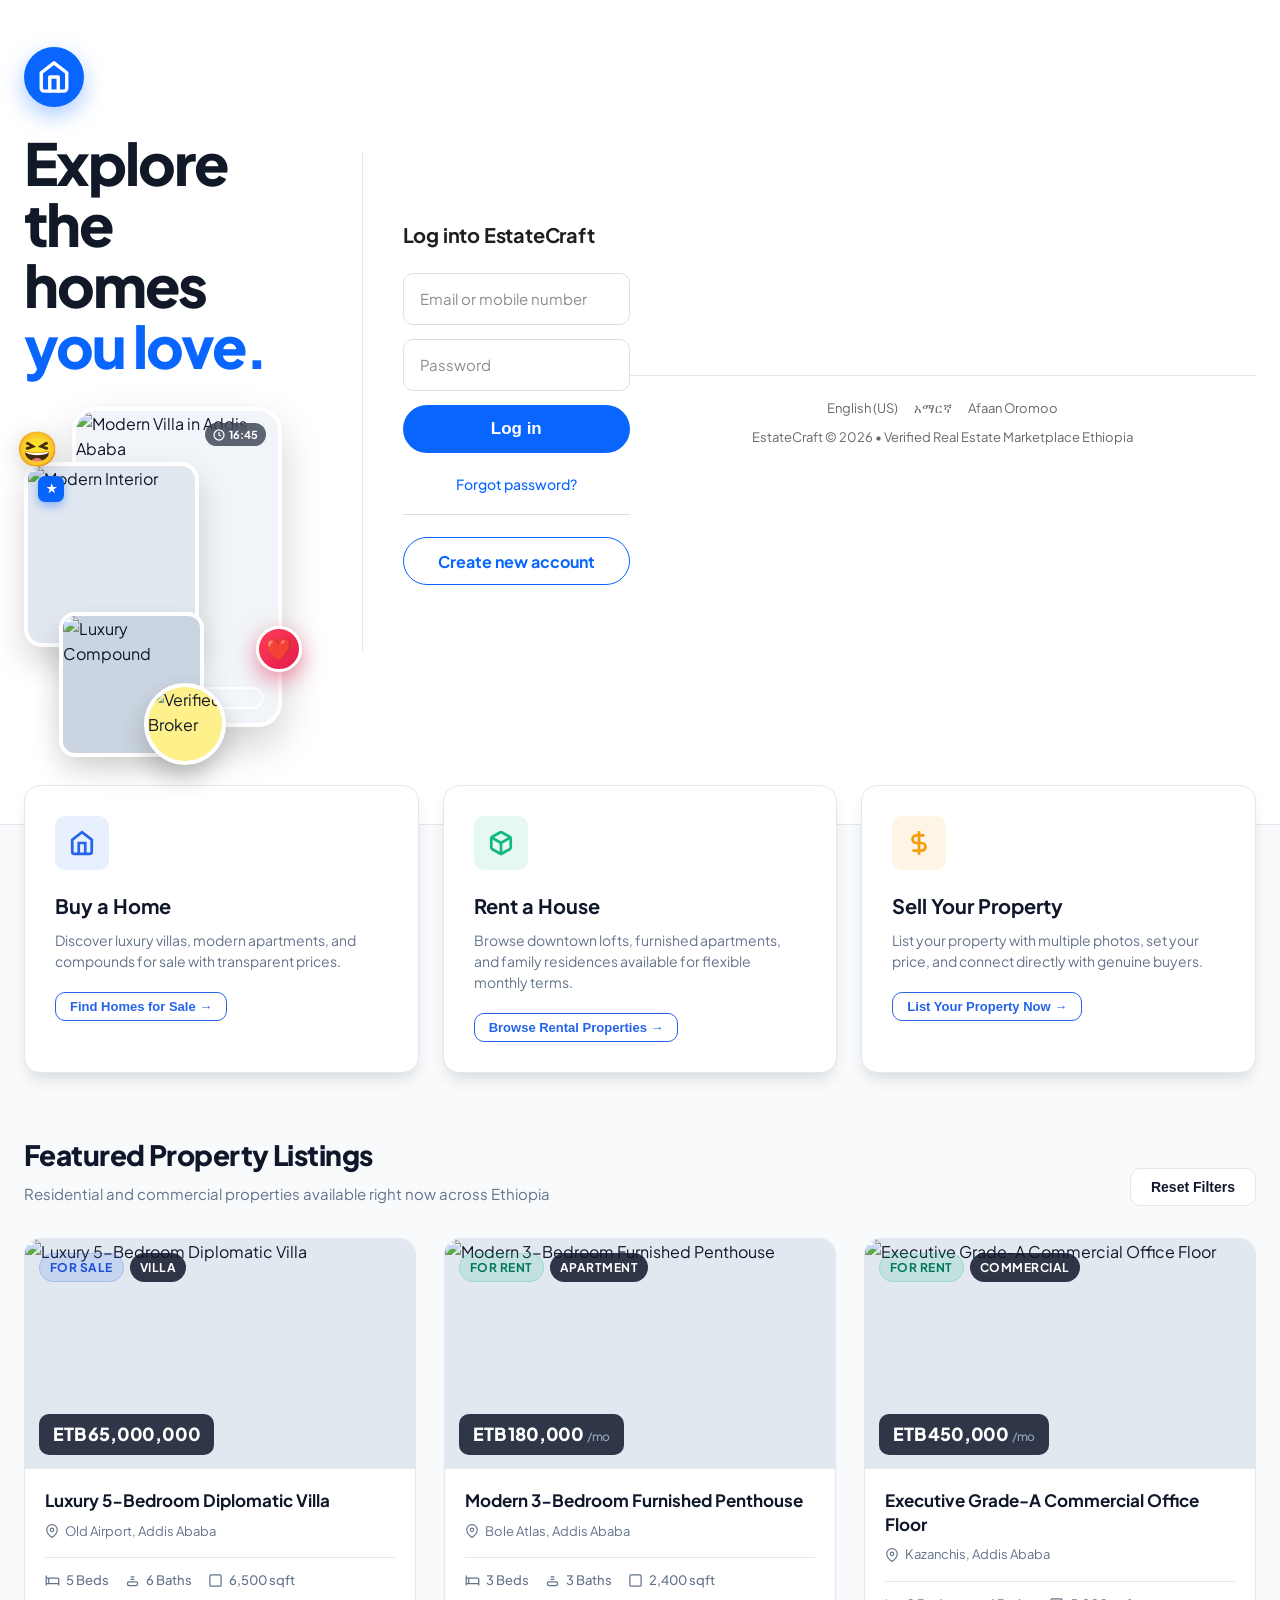
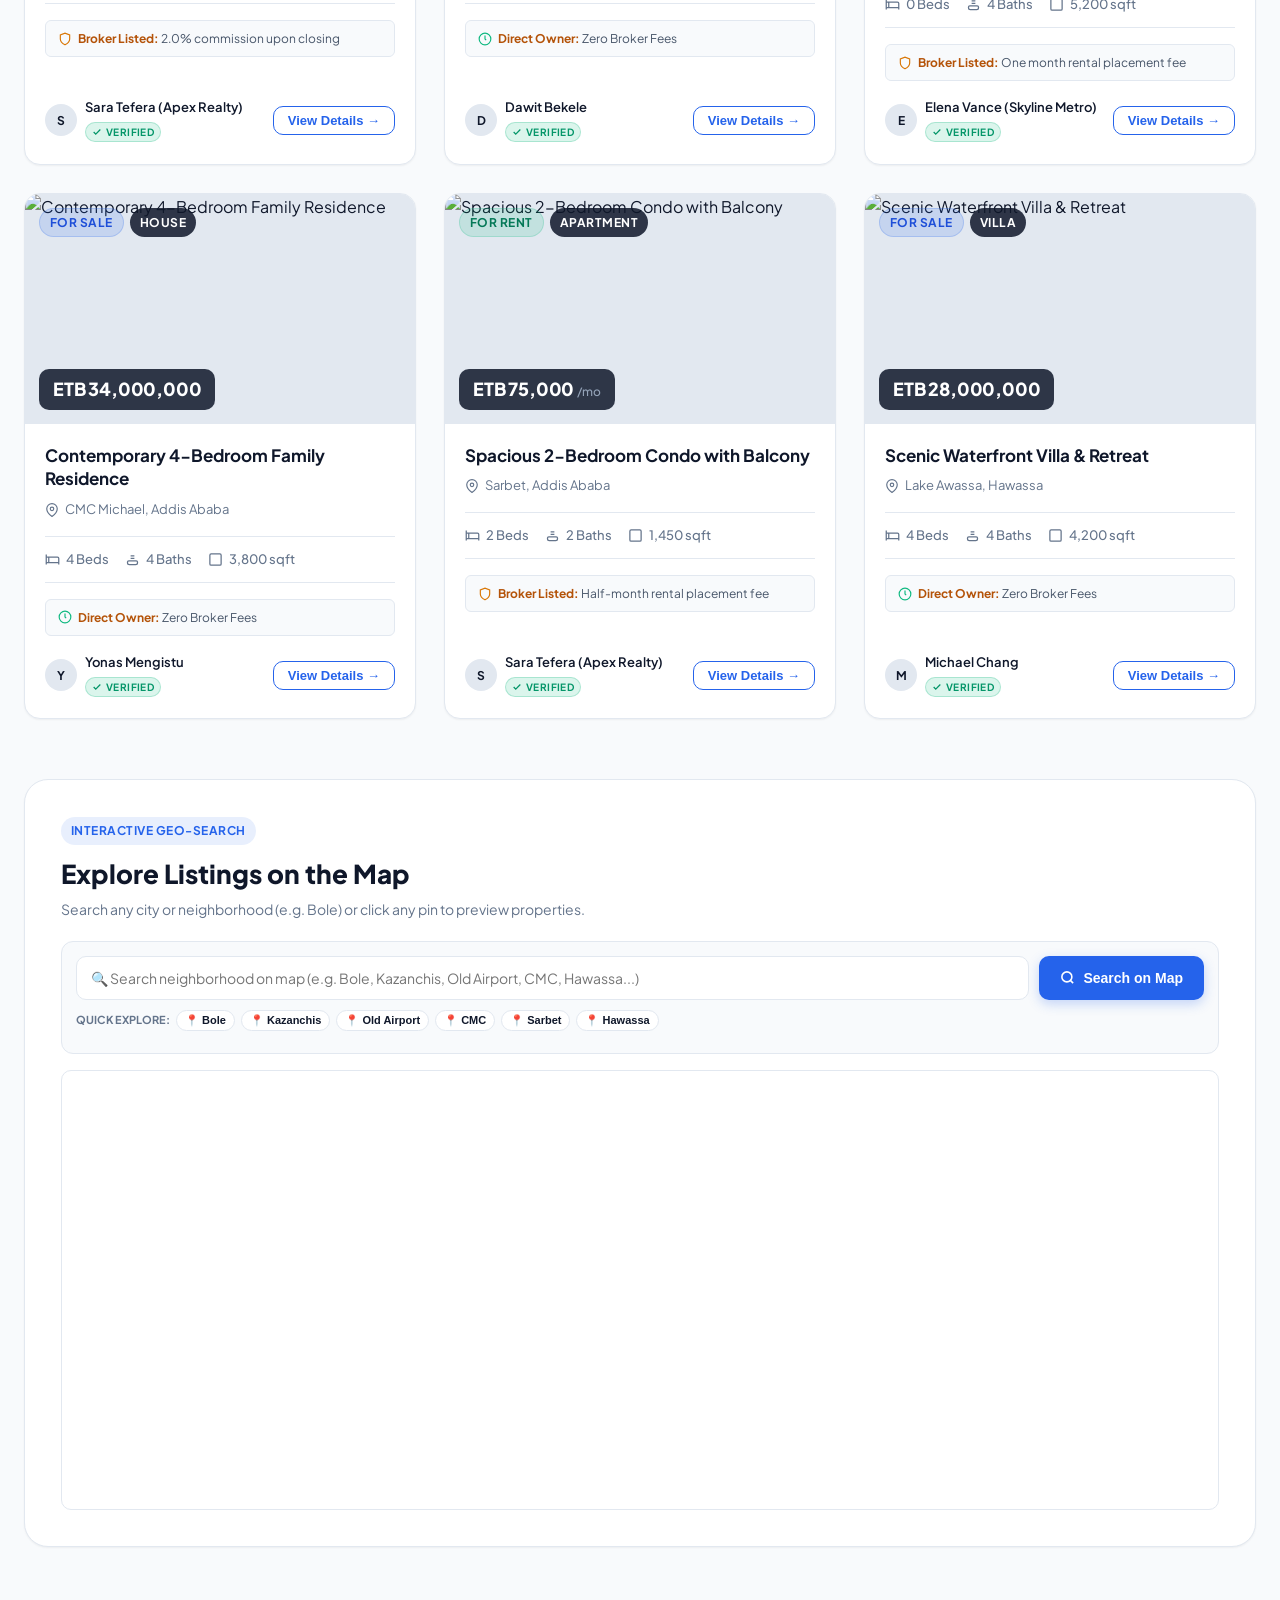
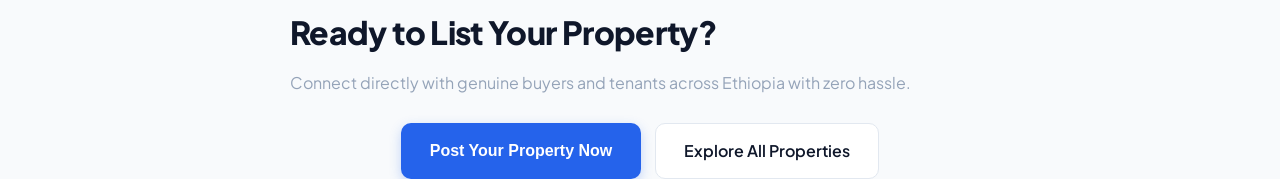
==== commit 7d74d118: "Show ONLY Facebook login page when logged out, and display Home page only after login" ====
--- a/frontend/index.html
+++ b/frontend/index.html
@@ -18,7 +18,7 @@
 <body>
 
     <!-- Header Navigation -->
-    <header class="site-header">
+    <header class="site-header" id="frontSiteHeader" style="display: none;">
         <div class="nav-container">
             <a href="index.html" class="brand-logo" id="headerBrandLogo">
                 <svg width="28" height="28" viewBox="0 0 24 24" fill="none" stroke="currentColor" stroke-width="2.5" stroke-linecap="round" stroke-linejoin="round">
@@ -150,19 +150,24 @@
                                 Create new account
                             </a>
                         </form>
-
-                        <div class="fb-guest-link-wrap">
-                            <a href="#catalogSearchSection" class="fb-guest-link" onclick="document.getElementById('catalogSearchSection').scrollIntoView({behavior: 'smooth'}); return false;">
-                                Explore properties as guest &darr;
-                            </a>
-                        </div>
-                    </div>
-                </div>
+                    </div>
+                </div>
+            </div>
+
+            <div style="width: 100%; border-top: 1px solid #e5e7eb; padding: 22px 20px; text-align: center; font-size: 13px; color: #65676b; margin-top: 40px;">
+                <div style="display: flex; justify-content: center; gap: 16px; flex-wrap: wrap; margin-bottom: 8px;">
+                    <a href="javascript:void(0)" style="color: #65676b; text-decoration: none;">English (US)</a>
+                    <a href="javascript:void(0)" style="color: #65676b; text-decoration: none;">አማርኛ</a>
+                    <a href="javascript:void(0)" style="color: #65676b; text-decoration: none;">Afaan Oromoo</a>
+                </div>
+                <div>EstateCraft &copy; 2026 &bull; Verified Real Estate Marketplace Ethiopia</div>
             </div>
         </section>
 
-        <!-- Hero Section -->
-        <section class="hero-section" id="catalogSearchSection">
+        <!-- Home Page Wrapper (Displayed ONLY when user logs in) -->
+        <div id="homePageSections" style="display: none;">
+            <!-- Hero Section -->
+            <section class="hero-section" id="catalogSearchSection">
 
                 <!-- Search Bar Card -->
                 <div class="search-box-card">
@@ -320,6 +325,7 @@
                 </div>
             </div>
         </section>
+        </div><!-- end #homePageSections -->
     </main>
 
     <!-- Property Details Modal -->
@@ -434,7 +440,7 @@
     </div>
 
     <!-- Footer -->
-    <footer class="site-footer">
+    <footer class="site-footer" id="frontSiteFooter" style="display: none;">
         <div class="footer-container">
             <div class="footer-brand">
                 <h3>
@@ -485,5 +491,51 @@
 
     <!-- External Modular JS File -->
     <script src="js/main.js"></script>
+
+    <script>
+    function syncFrontendAuthState() {
+      const isLoggedIn = localStorage.getItem('estate_craft_logged_in') === 'true';
+      const authSec = document.getElementById('welcomeAuthSection');
+      const header = document.getElementById('frontSiteHeader');
+      const homeSec = document.getElementById('homePageSections');
+      const footer = document.getElementById('frontSiteFooter');
+
+      if (isLoggedIn) {
+        if (authSec) authSec.style.display = 'none';
+        if (header) header.style.display = 'block';
+        if (homeSec) homeSec.style.display = 'block';
+        if (footer) footer.style.display = 'block';
+
+        const userName = localStorage.getItem('estate_craft_user_name') || 'Member';
+        const btnIn = document.getElementById('btnSignInFrontend');
+        if (btnIn) {
+          btnIn.innerHTML = `<span>👤 ${userName}</span>`;
+          btnIn.onclick = (e) => { e.preventDefault(); alert(`Signed in as ${userName}`); };
+        }
+        const btnUp = document.getElementById('btnSignUpFrontend');
+        if (btnUp) {
+          btnUp.innerHTML = `<span>🚪 Sign Out</span>`;
+          btnUp.className = 'btn btn-outline btn-sm';
+          btnUp.onclick = (e) => {
+            e.preventDefault();
+            localStorage.removeItem('estate_craft_logged_in');
+            localStorage.removeItem('estate_craft_user_name');
+            syncFrontendAuthState();
+          };
+        }
+        setTimeout(() => {
+          if (window.homeMap && typeof window.homeMap.invalidateSize === 'function') {
+            window.homeMap.invalidateSize();
+          }
+        }, 200);
+      } else {
+        if (authSec) authSec.style.display = 'flex';
+        if (header) header.style.display = 'none';
+        if (homeSec) homeSec.style.display = 'none';
+        if (footer) footer.style.display = 'none';
+      }
+    }
+    syncFrontendAuthState();
+    </script>
 </body>
 </html>
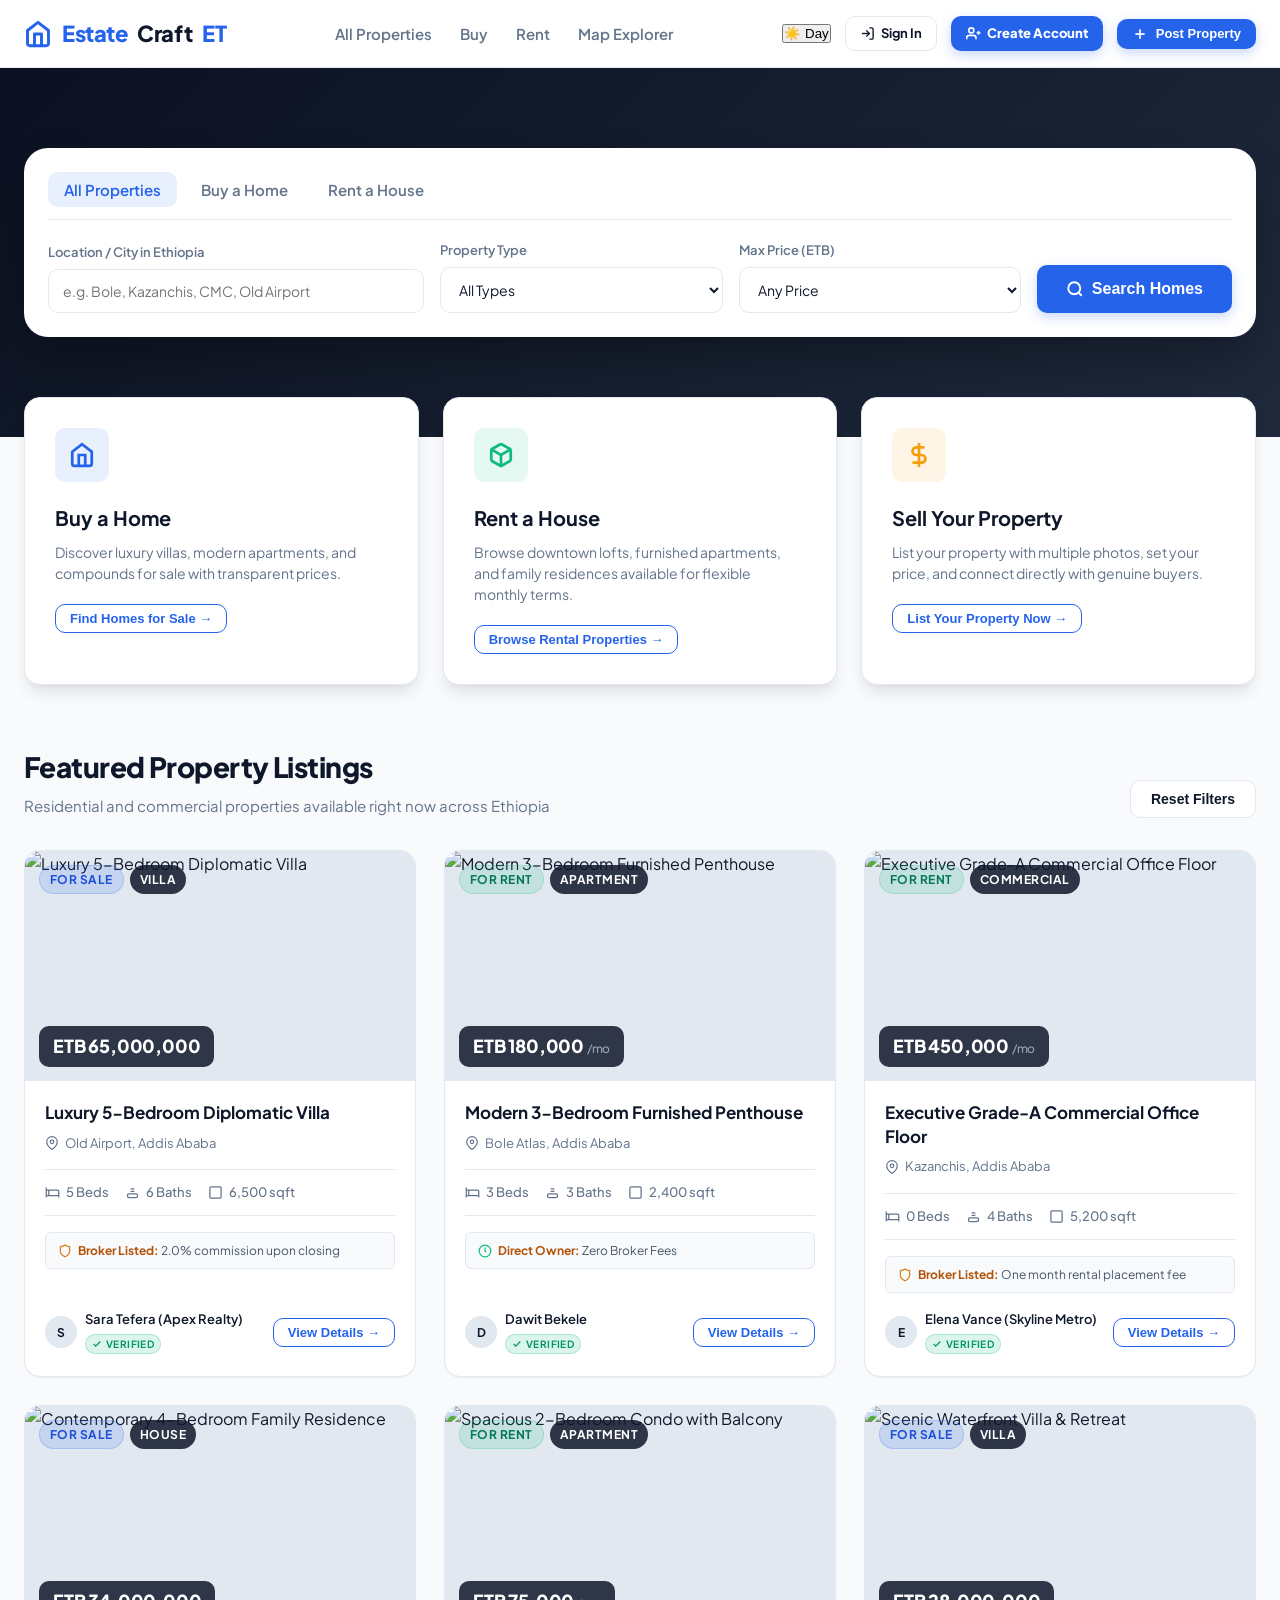
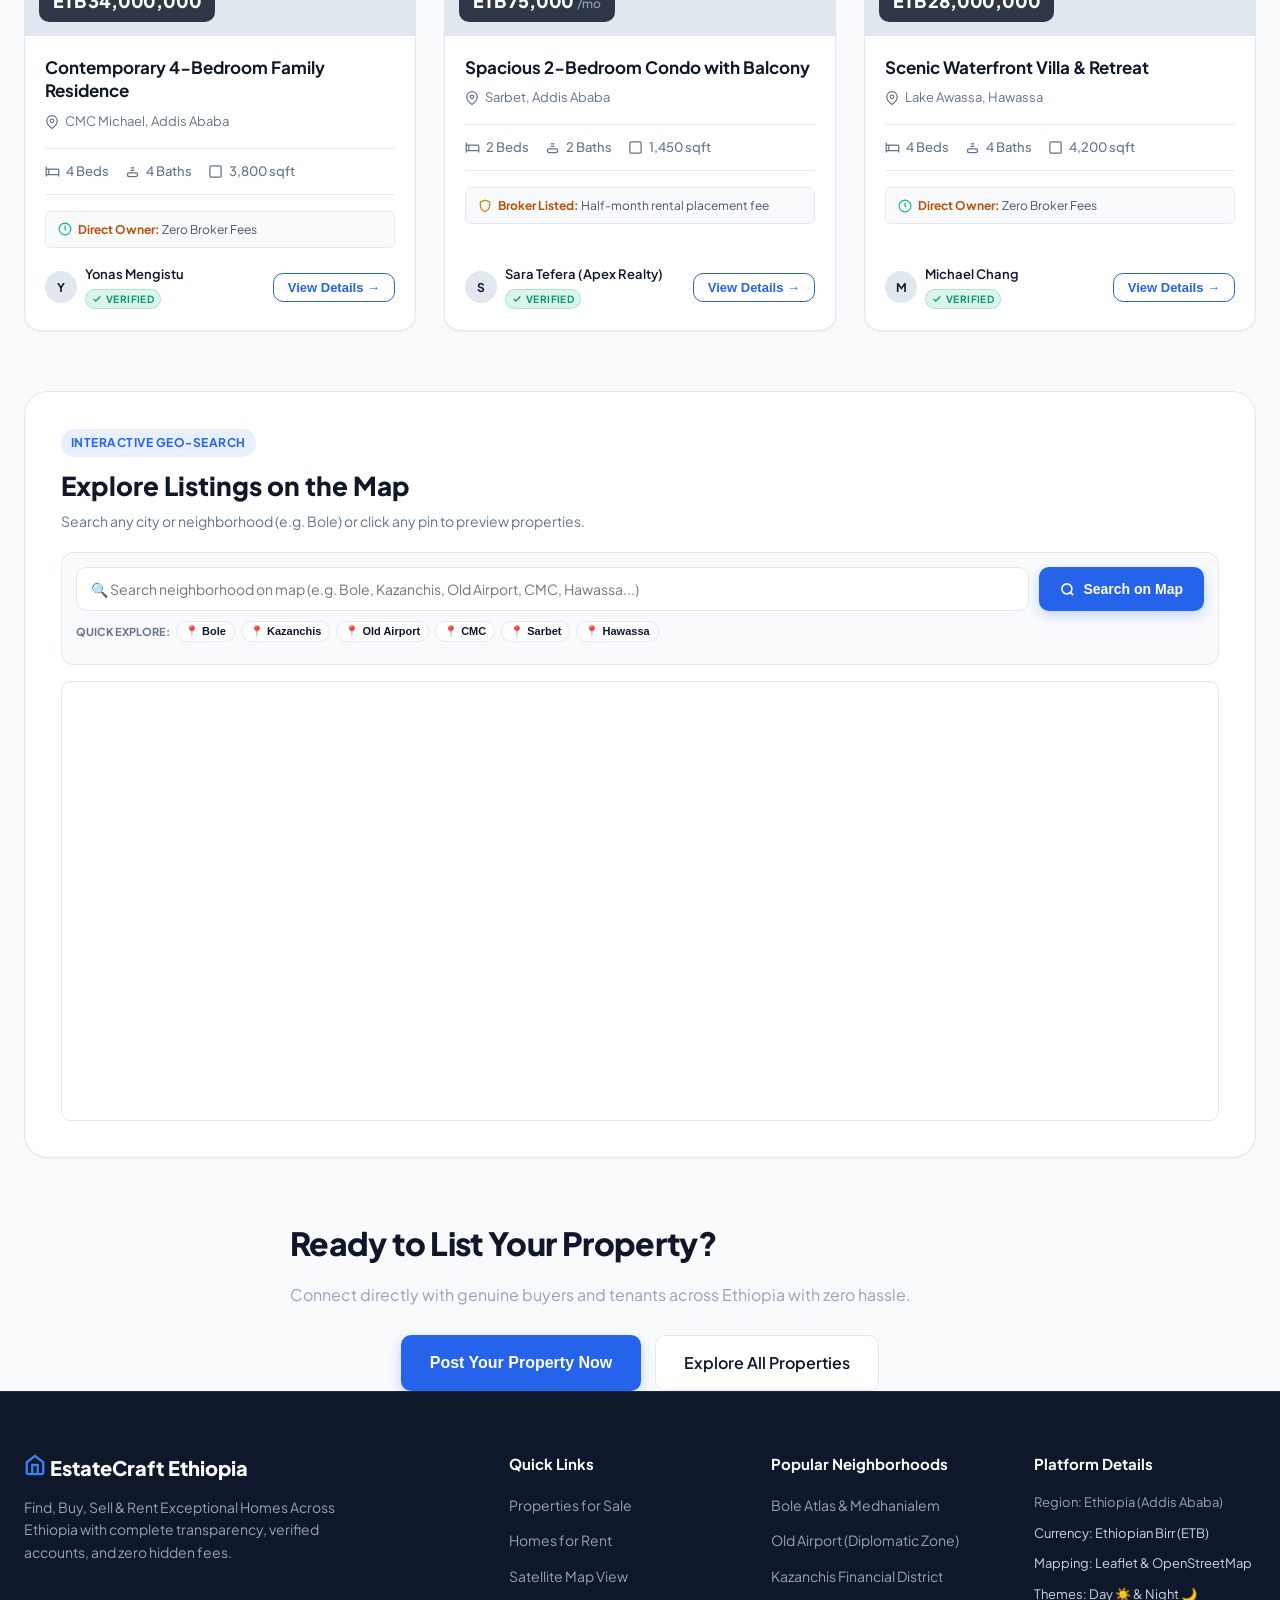
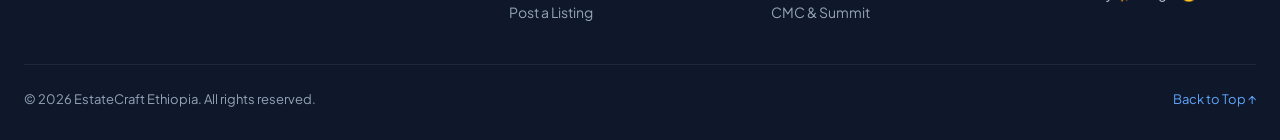
==== commit 55fc8530: "Restrict Facebook split-screen design exclusively to Sign In and Sign Up pages; restore home page" ====
--- a/frontend/index.html
+++ b/frontend/index.html
@@ -63,109 +63,8 @@
     </header>
 
     <main>
-        <!-- Facebook-Style Split Landing Hero (Visible on first opening website) -->
-        <section class="fb-landing-section" id="welcomeAuthSection">
-            <div class="fb-landing-container">
-                <!-- Left Column: Branding, Tagline & Photo Cards Collage -->
-                <div class="fb-left-col">
-                    <div class="fb-brand-circle">
-                        <svg width="34" height="34" viewBox="0 0 24 24" fill="none" stroke="currentColor" stroke-width="2.4" stroke-linecap="round" stroke-linejoin="round">
-                            <path d="m3 9 9-7 9 7v11a2 2 0 0 1-2 2H5a2 2 0 0 1-2-2z"/>
-                            <polyline points="9 22 9 12 15 12 15 22"/>
-                        </svg>
-                    </div>
-
-                    <h1 class="fb-headline">
-                        Explore<br>
-                        the homes<br>
-                        <span class="accent-blue">you love.</span>
-                    </h1>
-
-                    <!-- Visual Collage -->
-                    <div class="fb-collage">
-                        <!-- Phone-style story card (Main top right) -->
-                        <div class="fb-card-story">
-                            <div class="fb-story-time">
-                                <svg width="12" height="12" viewBox="0 0 24 24" fill="none" stroke="currentColor" stroke-width="2.5"><circle cx="12" cy="12" r="10"/><polyline points="12 6 12 12 16 14"/></svg>
-                                16:45
-                            </div>
-                            <img src="https://images.unsplash.com/photo-1600585154340-be6161a56a0c?auto=format&fit=crop&w=600&q=80" alt="Modern Villa in Addis Ababa">
-                            <div class="fb-story-bottom-bar">
-                                <div class="fb-story-circle"></div>
-                                <div class="fb-story-circle"></div>
-                                <div class="fb-story-circle"></div>
-                            </div>
-                        </div>
-
-                        <!-- Middle left square card with star badge -->
-                        <div class="fb-card-square">
-                            <div class="fb-card-badge">★</div>
-                            <img src="https://images.unsplash.com/photo-1600607687939-ce8a6c25118c?auto=format&fit=crop&w=500&q=80" alt="Modern Interior">
-                        </div>
-
-                        <!-- Bottom card -->
-                        <div class="fb-card-bottom">
-                            <img src="https://images.unsplash.com/photo-1600596542815-ffad4c1539a9?auto=format&fit=crop&w=500&q=80" alt="Luxury Compound">
-                        </div>
-
-                        <!-- Avatar circle -->
-                        <div class="fb-avatar-circle">
-                            <img src="https://images.unsplash.com/photo-1573496359142-b8d87734a5a2?auto=format&fit=crop&w=400&q=80" alt="Verified Broker">
-                        </div>
-
-                        <!-- Floating Reactions -->
-                        <div class="fb-reaction-laugh" title="Excited">😆</div>
-                        <div class="fb-reaction-heart" title="Love this home">❤️</div>
-                    </div>
-                </div>
-
-                <!-- Center Divider Line -->
-                <div class="fb-center-divider"></div>
-
-                <!-- Right Column: Login Card -->
-                <div class="fb-right-col">
-                    <div class="fb-auth-box">
-                        <h2 class="fb-login-heading">Log into EstateCraft</h2>
-
-                        <form action="../auth/login.php" method="POST">
-                            <div class="fb-input-wrapper">
-                                <input type="text" name="email" class="fb-field-input" placeholder="Email or mobile number" required autocomplete="username">
-                            </div>
-
-                            <div class="fb-input-wrapper">
-                                <input type="password" name="password" class="fb-field-input" placeholder="Password" required autocomplete="current-password">
-                            </div>
-
-                            <button type="submit" class="fb-submit-btn">
-                                Log in
-                            </button>
-
-                            <div class="fb-forgot-link-wrap">
-                                <a href="../auth/forgot_password.php" class="fb-forgot-link">Forgot password?</a>
-                            </div>
-
-                            <div class="fb-line-sep"></div>
-
-                            <a href="../auth/register.php" class="fb-create-acc-btn">
-                                Create new account
-                            </a>
-                        </form>
-                    </div>
-                </div>
-            </div>
-
-            <div style="width: 100%; border-top: 1px solid #e5e7eb; padding: 22px 20px; text-align: center; font-size: 13px; color: #65676b; margin-top: 40px;">
-                <div style="display: flex; justify-content: center; gap: 16px; flex-wrap: wrap; margin-bottom: 8px;">
-                    <a href="javascript:void(0)" style="color: #65676b; text-decoration: none;">English (US)</a>
-                    <a href="javascript:void(0)" style="color: #65676b; text-decoration: none;">አማርኛ</a>
-                    <a href="javascript:void(0)" style="color: #65676b; text-decoration: none;">Afaan Oromoo</a>
-                </div>
-                <div>EstateCraft &copy; 2026 &bull; Verified Real Estate Marketplace Ethiopia</div>
-            </div>
-        </section>
-
-        <!-- Home Page Wrapper (Displayed ONLY when user logs in) -->
-        <div id="homePageSections" style="display: none;">
+        <!-- Home Page Wrapper -->
+        <div id="homePageSections">
             <!-- Hero Section -->
             <section class="hero-section" id="catalogSearchSection">
 
@@ -495,24 +394,23 @@
     <script>
     function syncFrontendAuthState() {
       const isLoggedIn = localStorage.getItem('estate_craft_logged_in') === 'true';
-      const authSec = document.getElementById('welcomeAuthSection');
       const header = document.getElementById('frontSiteHeader');
       const homeSec = document.getElementById('homePageSections');
       const footer = document.getElementById('frontSiteFooter');
 
+      if (header) header.style.display = 'block';
+      if (homeSec) homeSec.style.display = 'block';
+      if (footer) footer.style.display = 'block';
+
+      const btnIn = document.getElementById('btnSignInFrontend');
+      const btnUp = document.getElementById('btnSignUpFrontend');
+
       if (isLoggedIn) {
-        if (authSec) authSec.style.display = 'none';
-        if (header) header.style.display = 'block';
-        if (homeSec) homeSec.style.display = 'block';
-        if (footer) footer.style.display = 'block';
-
         const userName = localStorage.getItem('estate_craft_user_name') || 'Member';
-        const btnIn = document.getElementById('btnSignInFrontend');
         if (btnIn) {
           btnIn.innerHTML = `<span>👤 ${userName}</span>`;
           btnIn.onclick = (e) => { e.preventDefault(); alert(`Signed in as ${userName}`); };
         }
-        const btnUp = document.getElementById('btnSignUpFrontend');
         if (btnUp) {
           btnUp.innerHTML = `<span>🚪 Sign Out</span>`;
           btnUp.className = 'btn btn-outline btn-sm';
@@ -523,16 +421,20 @@
             syncFrontendAuthState();
           };
         }
-        setTimeout(() => {
-          if (window.homeMap && typeof window.homeMap.invalidateSize === 'function') {
-            window.homeMap.invalidateSize();
-          }
-        }, 200);
       } else {
-        if (authSec) authSec.style.display = 'flex';
-        if (header) header.style.display = 'none';
-        if (homeSec) homeSec.style.display = 'none';
-        if (footer) footer.style.display = 'none';
+        if (btnIn) {
+          btnIn.innerHTML = `<svg width="15" height="15" viewBox="0 0 24 24" fill="none" stroke="currentColor" stroke-width="2.2"><path d="M15 3h4a2 2 0 0 1 2 2v14a2 2 0 0 1-2 2h-4"></path><polyline points="10 17 15 12 10 7"></polyline><line x1="15" y1="12" x2="3" y2="12"></line></svg><span>Sign In</span>`;
+          btnIn.onclick = null;
+        }
+        if (btnUp) {
+          btnUp.innerHTML = `<svg width="15" height="15" viewBox="0 0 24 24" fill="none" stroke="currentColor" stroke-width="2.5"><path d="M16 21v-2a4 4 0 0 0-4-4H5a4 4 0 0 0-4 4v2"></path><circle cx="8.5" cy="7" r="4"></circle><line x1="20" y1="8" x2="20" y2="14"></line><line x1="23" y1="11" x2="17" y2="11"></line></svg><span>Create Account</span>`;
+          btnUp.className = 'btn btn-primary btn-sm';
+          btnUp.onclick = null;
+        }
+      }
+
+      if (window.homeMap && typeof window.homeMap.invalidateSize === 'function') {
+        window.homeMap.invalidateSize();
       }
     }
     syncFrontendAuthState();
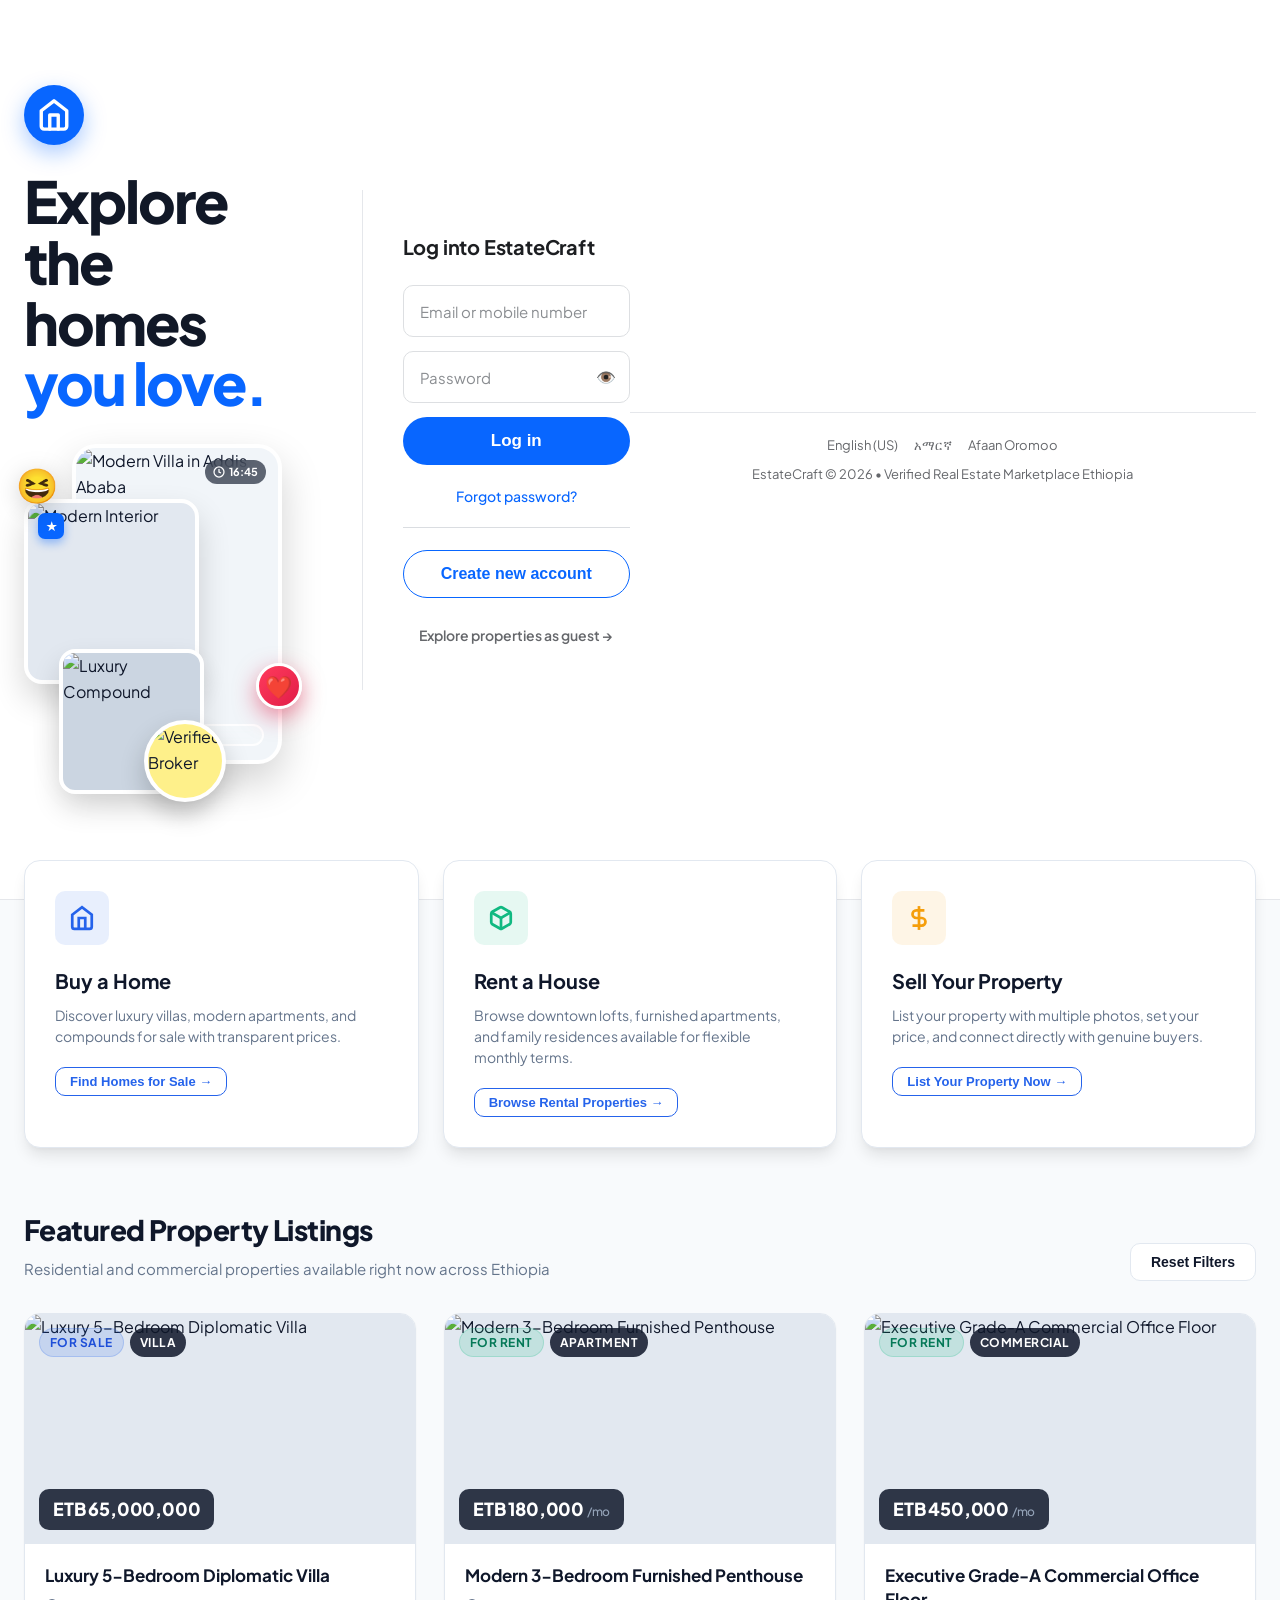
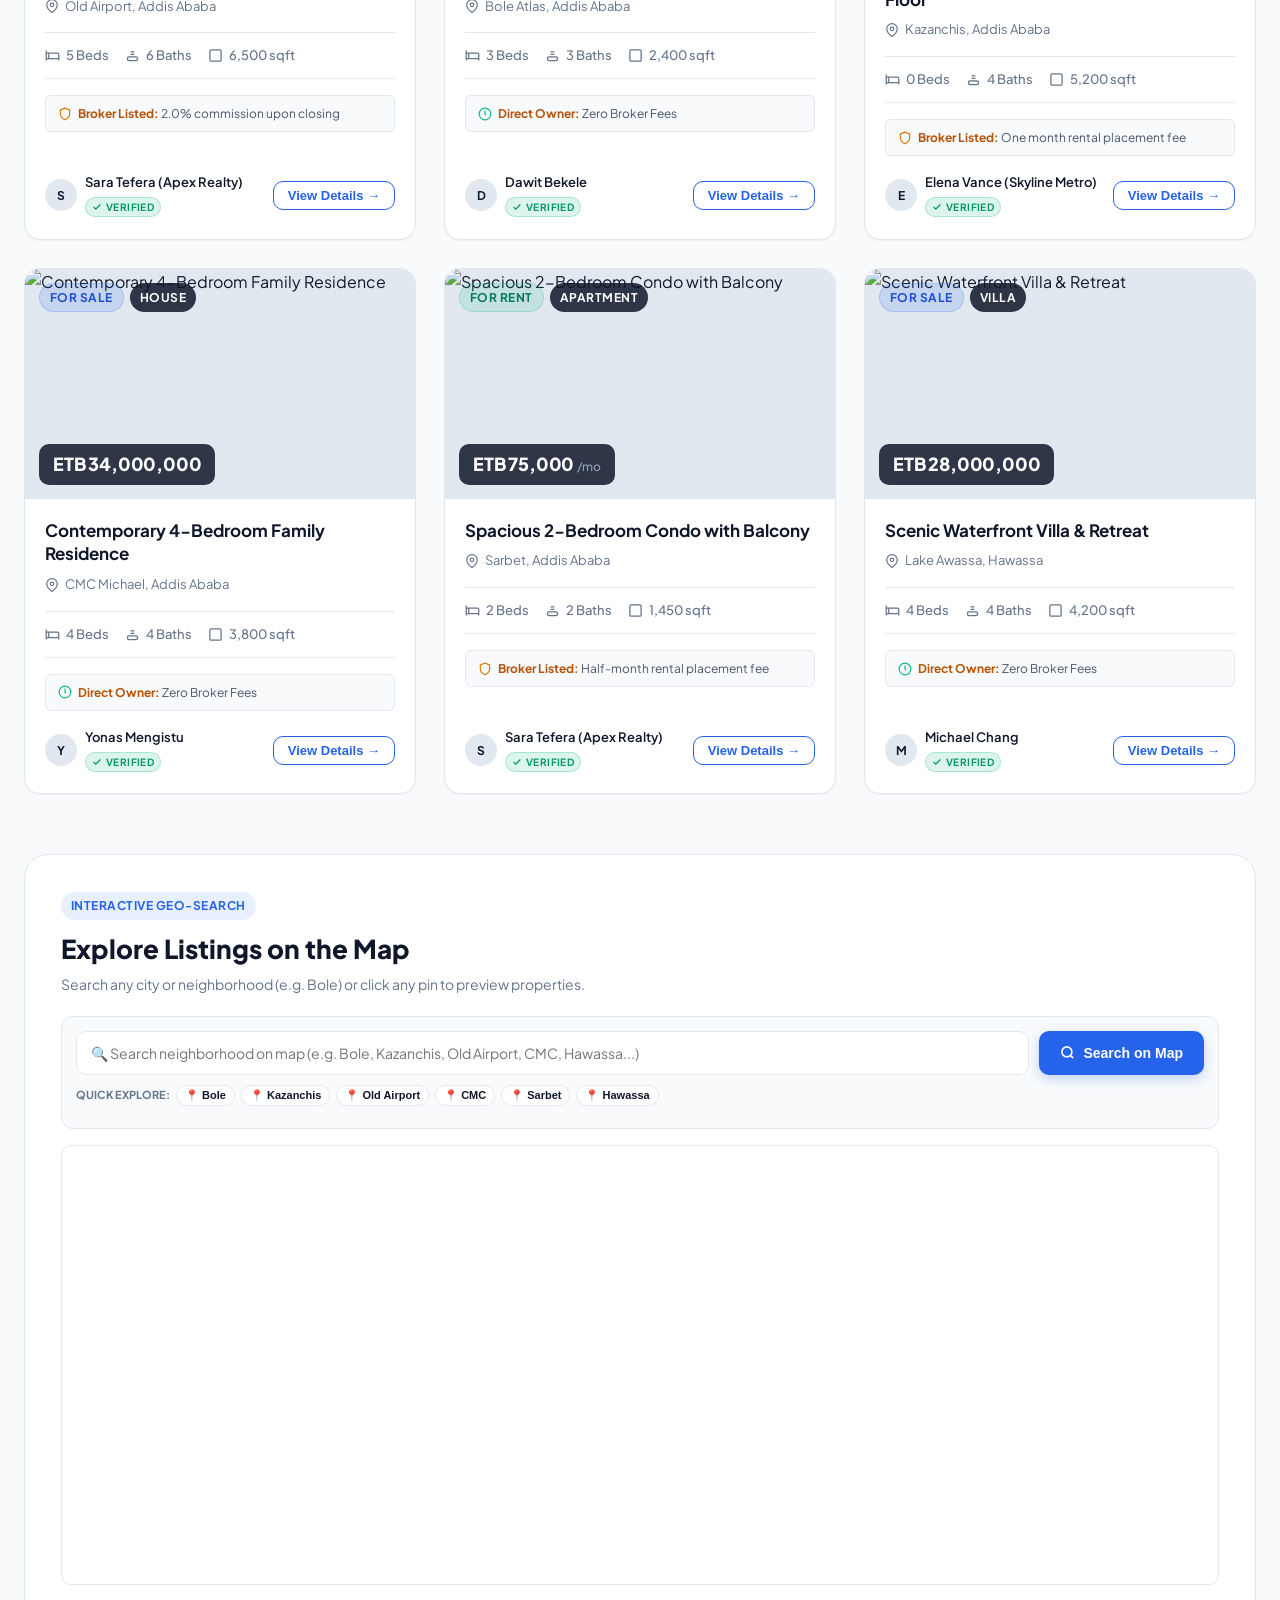
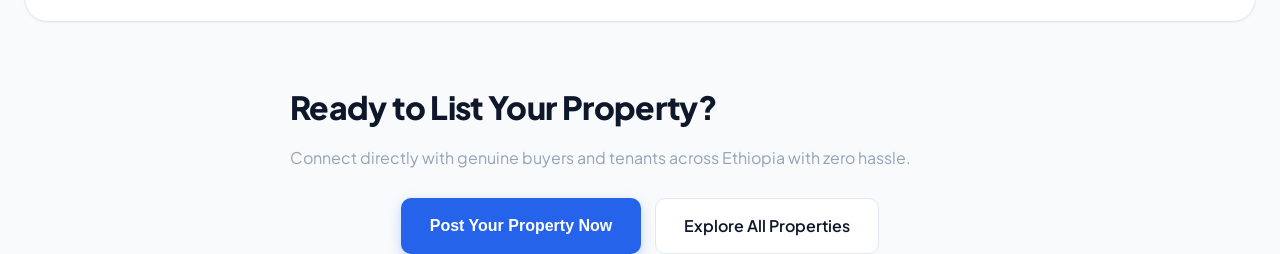
==== commit 996cb50a: "Show Facebook auth split screen as first page on open; redirect to home page on sign in and account " ====
--- a/frontend/index.html
+++ b/frontend/index.html
@@ -63,8 +63,166 @@
     </header>
 
     <main>
+        <!-- Facebook-Style Split First Page Landing (Visible on initial visit before sign-in/sign-up) -->
+        <section class="fb-landing-section" id="welcomeAuthSection" style="display: none; min-height: 100vh;">
+            <div class="fb-landing-container">
+                <!-- Left Column: Branding, Tagline & Photo Cards Collage -->
+                <div class="fb-left-col">
+                    <div class="fb-brand-circle">
+                        <svg width="34" height="34" viewBox="0 0 24 24" fill="none" stroke="currentColor" stroke-width="2.4" stroke-linecap="round" stroke-linejoin="round">
+                            <path d="m3 9 9-7 9 7v11a2 2 0 0 1-2 2H5a2 2 0 0 1-2-2z"/>
+                            <polyline points="9 22 9 12 15 12 15 22"/>
+                        </svg>
+                    </div>
+
+                    <h1 class="fb-headline">
+                        Explore<br>
+                        the homes<br>
+                        <span class="accent-blue">you love.</span>
+                    </h1>
+
+                    <!-- Visual Collage -->
+                    <div class="fb-collage">
+                        <!-- Phone-style story card (Main top right) -->
+                        <div class="fb-card-story">
+                            <div class="fb-story-time">
+                                <svg width="12" height="12" viewBox="0 0 24 24" fill="none" stroke="currentColor" stroke-width="2.5"><circle cx="12" cy="12" r="10"/><polyline points="12 6 12 12 16 14"/></svg>
+                                16:45
+                            </div>
+                            <img src="https://images.unsplash.com/photo-1600585154340-be6161a56a0c?auto=format&fit=crop&w=600&q=80" alt="Modern Villa in Addis Ababa">
+                            <div class="fb-story-bottom-bar">
+                                <div class="fb-story-circle"></div>
+                                <div class="fb-story-circle"></div>
+                                <div class="fb-story-circle"></div>
+                            </div>
+                        </div>
+
+                        <!-- Middle left square card with star badge -->
+                        <div class="fb-card-square">
+                            <div class="fb-card-badge">★</div>
+                            <img src="https://images.unsplash.com/photo-1600607687939-ce8a6c25118c?auto=format&fit=crop&w=500&q=80" alt="Modern Interior">
+                        </div>
+
+                        <!-- Bottom card -->
+                        <div class="fb-card-bottom">
+                            <img src="https://images.unsplash.com/photo-1600596542815-ffad4c1539a9?auto=format&fit=crop&w=500&q=80" alt="Luxury Compound">
+                        </div>
+
+                        <!-- Avatar circle -->
+                        <div class="fb-avatar-circle">
+                            <img src="https://images.unsplash.com/photo-1573496359142-b8d87734a5a2?auto=format&fit=crop&w=400&q=80" alt="Verified Broker">
+                        </div>
+
+                        <!-- Floating Reactions -->
+                        <div class="fb-reaction-laugh" title="Excited">😆</div>
+                        <div class="fb-reaction-heart" title="Love this home">❤️</div>
+                    </div>
+                </div>
+
+                <!-- Center Divider Line -->
+                <div class="fb-center-divider"></div>
+
+                <!-- Right Column: Login & Create Account Card -->
+                <div class="fb-right-col" style="max-width: 440px;">
+                    <div class="fb-auth-box">
+                        <!-- View 1: Log In Form (Default) -->
+                        <div id="frontFirstPageLoginCard">
+                            <h2 class="fb-login-heading">Log into EstateCraft</h2>
+
+                            <form id="frontFirstPageLoginForm" onsubmit="handleFrontStaticLogin(event)">
+                                <div class="fb-input-wrapper">
+                                    <input type="text" id="frontLoginEmail" class="fb-field-input" placeholder="Email or mobile number" required autocomplete="username">
+                                </div>
+
+                                <div class="fb-input-wrapper" style="position: relative;">
+                                    <input type="password" id="frontLoginPassword" class="fb-field-input" placeholder="Password" required autocomplete="current-password" style="padding-right: 44px;">
+                                    <button type="button" onclick="toggleFrontPw('frontLoginPassword', this)" style="position: absolute; right: 14px; top: 50%; transform: translateY(-50%); background: none; border: none; cursor: pointer; color: #64748b; font-size: 16px;" title="Show/Hide Password">
+                                        👁️
+                                    </button>
+                                </div>
+
+                                <button type="submit" class="fb-submit-btn" id="frontBtnLogin">
+                                    Log in
+                                </button>
+
+                                <div class="fb-forgot-link-wrap">
+                                    <a href="../auth/forgot_password.php" class="fb-forgot-link">Forgot password?</a>
+                                </div>
+
+                                <div class="fb-line-sep"></div>
+
+                                <button type="button" class="fb-create-acc-btn" id="frontBtnShowRegister" onclick="toggleFrontAuthForm('register')">
+                                    Create new account
+                                </button>
+                            </form>
+                        </div>
+
+                        <!-- View 2: Create Account Form (Toggled) -->
+                        <div id="frontFirstPageRegisterCard" style="display: none;">
+                            <h2 class="fb-login-heading" style="margin-bottom: 4px;">Create a new account</h2>
+                            <p style="color: #65676b; font-size: 14px; margin-bottom: 18px;">It's quick and easy.</p>
+
+                            <form id="frontFirstPageRegisterForm" onsubmit="handleFrontStaticRegister(event)">
+                                <div class="fb-input-wrapper">
+                                    <input type="text" id="frontRegName" class="fb-field-input" placeholder="Full legal name" required autocomplete="name">
+                                </div>
+
+                                <div class="fb-input-wrapper">
+                                    <input type="email" id="frontRegEmail" class="fb-field-input" placeholder="Email address" required autocomplete="email">
+                                </div>
+
+                                <div class="fb-input-wrapper">
+                                    <input type="tel" id="frontRegPhone" class="fb-field-input" placeholder="Mobile phone" required autocomplete="tel">
+                                </div>
+
+                                <div class="fb-input-wrapper" style="position: relative;">
+                                    <input type="password" id="frontRegPassword" class="fb-field-input" placeholder="Password (min. 6 characters)" required autocomplete="new-password" style="padding-right: 44px;">
+                                    <button type="button" onclick="toggleFrontPw('frontRegPassword', this)" style="position: absolute; right: 14px; top: 50%; transform: translateY(-50%); background: none; border: none; cursor: pointer; color: #64748b; font-size: 16px;" title="Show/Hide Password">
+                                        👁️
+                                    </button>
+                                </div>
+
+                                <div class="fb-input-wrapper" style="position: relative;">
+                                    <input type="password" id="frontRegConfirm" class="fb-field-input" placeholder="Confirm password" required autocomplete="new-password" style="padding-right: 44px;">
+                                    <button type="button" onclick="toggleFrontPw('frontRegConfirm', this)" style="position: absolute; right: 14px; top: 50%; transform: translateY(-50%); background: none; border: none; cursor: pointer; color: #64748b; font-size: 16px;" title="Show/Hide Password">
+                                        👁️
+                                    </button>
+                                </div>
+
+                                <button type="submit" class="fb-submit-btn" id="frontBtnRegister" style="background-color: #00a400;">
+                                    Sign Up
+                                </button>
+
+                                <div class="fb-line-sep"></div>
+
+                                <button type="button" class="fb-create-acc-btn" id="frontBtnBackToLogin" onclick="toggleFrontAuthForm('login')">
+                                    Already have an account? Log in
+                                </button>
+                            </form>
+                        </div>
+
+                        <div class="fb-guest-link-wrap">
+                            <a href="javascript:void(0)" onclick="enterFrontAsGuest()" class="fb-guest-link">
+                                Explore properties as guest &rarr;
+                            </a>
+                        </div>
+                    </div>
+                </div>
+            </div>
+
+            <!-- Facebook-Style Minimal Language & Copyright Footer on Login Screen -->
+            <div style="width: 100%; border-top: 1px solid #e5e7eb; padding: 22px 20px; text-align: center; font-size: 13px; color: #65676b; margin-top: 40px;">
+                <div style="display: flex; justify-content: center; gap: 16px; flex-wrap: wrap; margin-bottom: 8px;">
+                    <a href="javascript:void(0)" style="color: #65676b; text-decoration: none;">English (US)</a>
+                    <a href="javascript:void(0)" style="color: #65676b; text-decoration: none;">አማርኛ</a>
+                    <a href="javascript:void(0)" style="color: #65676b; text-decoration: none;">Afaan Oromoo</a>
+                </div>
+                <div>EstateCraft &copy; 2026 &bull; Verified Real Estate Marketplace Ethiopia</div>
+            </div>
+        </section>
+
         <!-- Home Page Wrapper -->
-        <div id="homePageSections">
+        <div id="homePageSections" style="display: none;">
             <!-- Hero Section -->
             <section class="hero-section" id="catalogSearchSection">
 
@@ -394,49 +552,126 @@
     <script>
     function syncFrontendAuthState() {
       const isLoggedIn = localStorage.getItem('estate_craft_logged_in') === 'true';
+      const isGuest = sessionStorage.getItem('estate_craft_guest') === 'true';
+      const authSec = document.getElementById('welcomeAuthSection');
       const header = document.getElementById('frontSiteHeader');
       const homeSec = document.getElementById('homePageSections');
       const footer = document.getElementById('frontSiteFooter');
 
-      if (header) header.style.display = 'block';
-      if (homeSec) homeSec.style.display = 'block';
-      if (footer) footer.style.display = 'block';
-
-      const btnIn = document.getElementById('btnSignInFrontend');
-      const btnUp = document.getElementById('btnSignUpFrontend');
-
-      if (isLoggedIn) {
-        const userName = localStorage.getItem('estate_craft_user_name') || 'Member';
-        if (btnIn) {
-          btnIn.innerHTML = `<span>👤 ${userName}</span>`;
-          btnIn.onclick = (e) => { e.preventDefault(); alert(`Signed in as ${userName}`); };
-        }
-        if (btnUp) {
-          btnUp.innerHTML = `<span>🚪 Sign Out</span>`;
-          btnUp.className = 'btn btn-outline btn-sm';
-          btnUp.onclick = (e) => {
-            e.preventDefault();
-            localStorage.removeItem('estate_craft_logged_in');
-            localStorage.removeItem('estate_craft_user_name');
-            syncFrontendAuthState();
-          };
+      if (isLoggedIn || isGuest) {
+        if (authSec) authSec.style.display = 'none';
+        if (header) header.style.display = 'block';
+        if (homeSec) homeSec.style.display = 'block';
+        if (footer) footer.style.display = 'block';
+
+        const btnIn = document.getElementById('btnSignInFrontend');
+        const btnUp = document.getElementById('btnSignUpFrontend');
+
+        if (isLoggedIn) {
+          const userName = localStorage.getItem('estate_craft_user_name') || 'Member';
+          if (btnIn) {
+            btnIn.innerHTML = `<span>👤 ${userName}</span>`;
+            btnIn.onclick = (e) => { e.preventDefault(); alert(`Signed in as ${userName}`); };
+          }
+          if (btnUp) {
+            btnUp.innerHTML = `<span>🚪 Sign Out</span>`;
+            btnUp.className = 'btn btn-outline btn-sm';
+            btnUp.onclick = (e) => {
+              e.preventDefault();
+              localStorage.removeItem('estate_craft_logged_in');
+              localStorage.removeItem('estate_craft_user_name');
+              sessionStorage.removeItem('estate_craft_guest');
+              syncFrontendAuthState();
+            };
+          }
+        } else {
+          if (btnIn) {
+            btnIn.innerHTML = `<svg width="15" height="15" viewBox="0 0 24 24" fill="none" stroke="currentColor" stroke-width="2.2"><path d="M15 3h4a2 2 0 0 1 2 2v14a2 2 0 0 1-2 2h-4"></path><polyline points="10 17 15 12 10 7"></polyline><line x1="15" y1="12" x2="3" y2="12"></line></svg><span>Sign In</span>`;
+            btnIn.onclick = (e) => { e.preventDefault(); sessionStorage.removeItem('estate_craft_guest'); syncFrontendAuthState(); toggleFrontAuthForm('login'); };
+          }
+          if (btnUp) {
+            btnUp.innerHTML = `<svg width="15" height="15" viewBox="0 0 24 24" fill="none" stroke="currentColor" stroke-width="2.5"><path d="M16 21v-2a4 4 0 0 0-4-4H5a4 4 0 0 0-4 4v2"></path><circle cx="8.5" cy="7" r="4"></circle><line x1="20" y1="8" x2="20" y2="14"></line><line x1="23" y1="11" x2="17" y2="11"></line></svg><span>Create Account</span>`;
+            btnUp.className = 'btn btn-primary btn-sm';
+            btnUp.onclick = (e) => { e.preventDefault(); sessionStorage.removeItem('estate_craft_guest'); syncFrontendAuthState(); toggleFrontAuthForm('register'); };
+          }
         }
       } else {
-        if (btnIn) {
-          btnIn.innerHTML = `<svg width="15" height="15" viewBox="0 0 24 24" fill="none" stroke="currentColor" stroke-width="2.2"><path d="M15 3h4a2 2 0 0 1 2 2v14a2 2 0 0 1-2 2h-4"></path><polyline points="10 17 15 12 10 7"></polyline><line x1="15" y1="12" x2="3" y2="12"></line></svg><span>Sign In</span>`;
-          btnIn.onclick = null;
-        }
-        if (btnUp) {
-          btnUp.innerHTML = `<svg width="15" height="15" viewBox="0 0 24 24" fill="none" stroke="currentColor" stroke-width="2.5"><path d="M16 21v-2a4 4 0 0 0-4-4H5a4 4 0 0 0-4 4v2"></path><circle cx="8.5" cy="7" r="4"></circle><line x1="20" y1="8" x2="20" y2="14"></line><line x1="23" y1="11" x2="17" y2="11"></line></svg><span>Create Account</span>`;
-          btnUp.className = 'btn btn-primary btn-sm';
-          btnUp.onclick = null;
-        }
+        if (authSec) authSec.style.display = 'flex';
+        if (header) header.style.display = 'none';
+        if (homeSec) homeSec.style.display = 'none';
+        if (footer) footer.style.display = 'none';
       }
 
       if (window.homeMap && typeof window.homeMap.invalidateSize === 'function') {
         window.homeMap.invalidateSize();
       }
     }
+
+    function toggleFrontAuthForm(mode) {
+      const loginCard = document.getElementById('frontFirstPageLoginCard');
+      const regCard = document.getElementById('frontFirstPageRegisterCard');
+      if (mode === 'register') {
+        if (loginCard) loginCard.style.display = 'none';
+        if (regCard) regCard.style.display = 'block';
+      } else {
+        if (regCard) regCard.style.display = 'none';
+        if (loginCard) loginCard.style.display = 'block';
+      }
+    }
+
+    function toggleFrontPw(fieldId, btn) {
+      const pw = document.getElementById(fieldId);
+      if (!pw) return;
+      if (pw.type === 'password') {
+        pw.type = 'text';
+        btn.textContent = '🙈';
+      } else {
+        pw.type = 'password';
+        btn.textContent = '👁️';
+      }
+    }
+
+    function handleFrontStaticLogin(e) {
+      e.preventDefault();
+      const email = document.getElementById('frontLoginEmail').value.trim();
+      const pw = document.getElementById('frontLoginPassword').value;
+      if (!email || !pw) {
+        alert("Please enter your email and password.");
+        return;
+      }
+      const displayName = email.split('@')[0] || 'Member';
+      localStorage.setItem('estate_craft_logged_in', 'true');
+      localStorage.setItem('estate_craft_user_name', displayName);
+      alert(`Welcome, ${displayName}! You are now on the Home page.`);
+      syncFrontendAuthState();
+    }
+
+    function handleFrontStaticRegister(e) {
+      e.preventDefault();
+      const name = document.getElementById('frontRegName').value.trim();
+      const email = document.getElementById('frontRegEmail').value.trim();
+      const pw = document.getElementById('frontRegPassword').value;
+      const conf = document.getElementById('frontRegConfirm').value;
+      if (!name || !email || !pw) {
+        alert("Please fill in all required fields.");
+        return;
+      }
+      if (pw !== conf) {
+        alert("Passwords do not match.");
+        return;
+      }
+      const displayName = name || email.split('@')[0] || 'Member';
+      localStorage.setItem('estate_craft_logged_in', 'true');
+      localStorage.setItem('estate_craft_user_name', displayName);
+      alert(`Account created! Welcome to EstateCraft, ${displayName}!`);
+      syncFrontendAuthState();
+    }
+
+    function enterFrontAsGuest() {
+      sessionStorage.setItem('estate_craft_guest', 'true');
+      syncFrontendAuthState();
+    }
+
     syncFrontendAuthState();
     </script>
 </body>
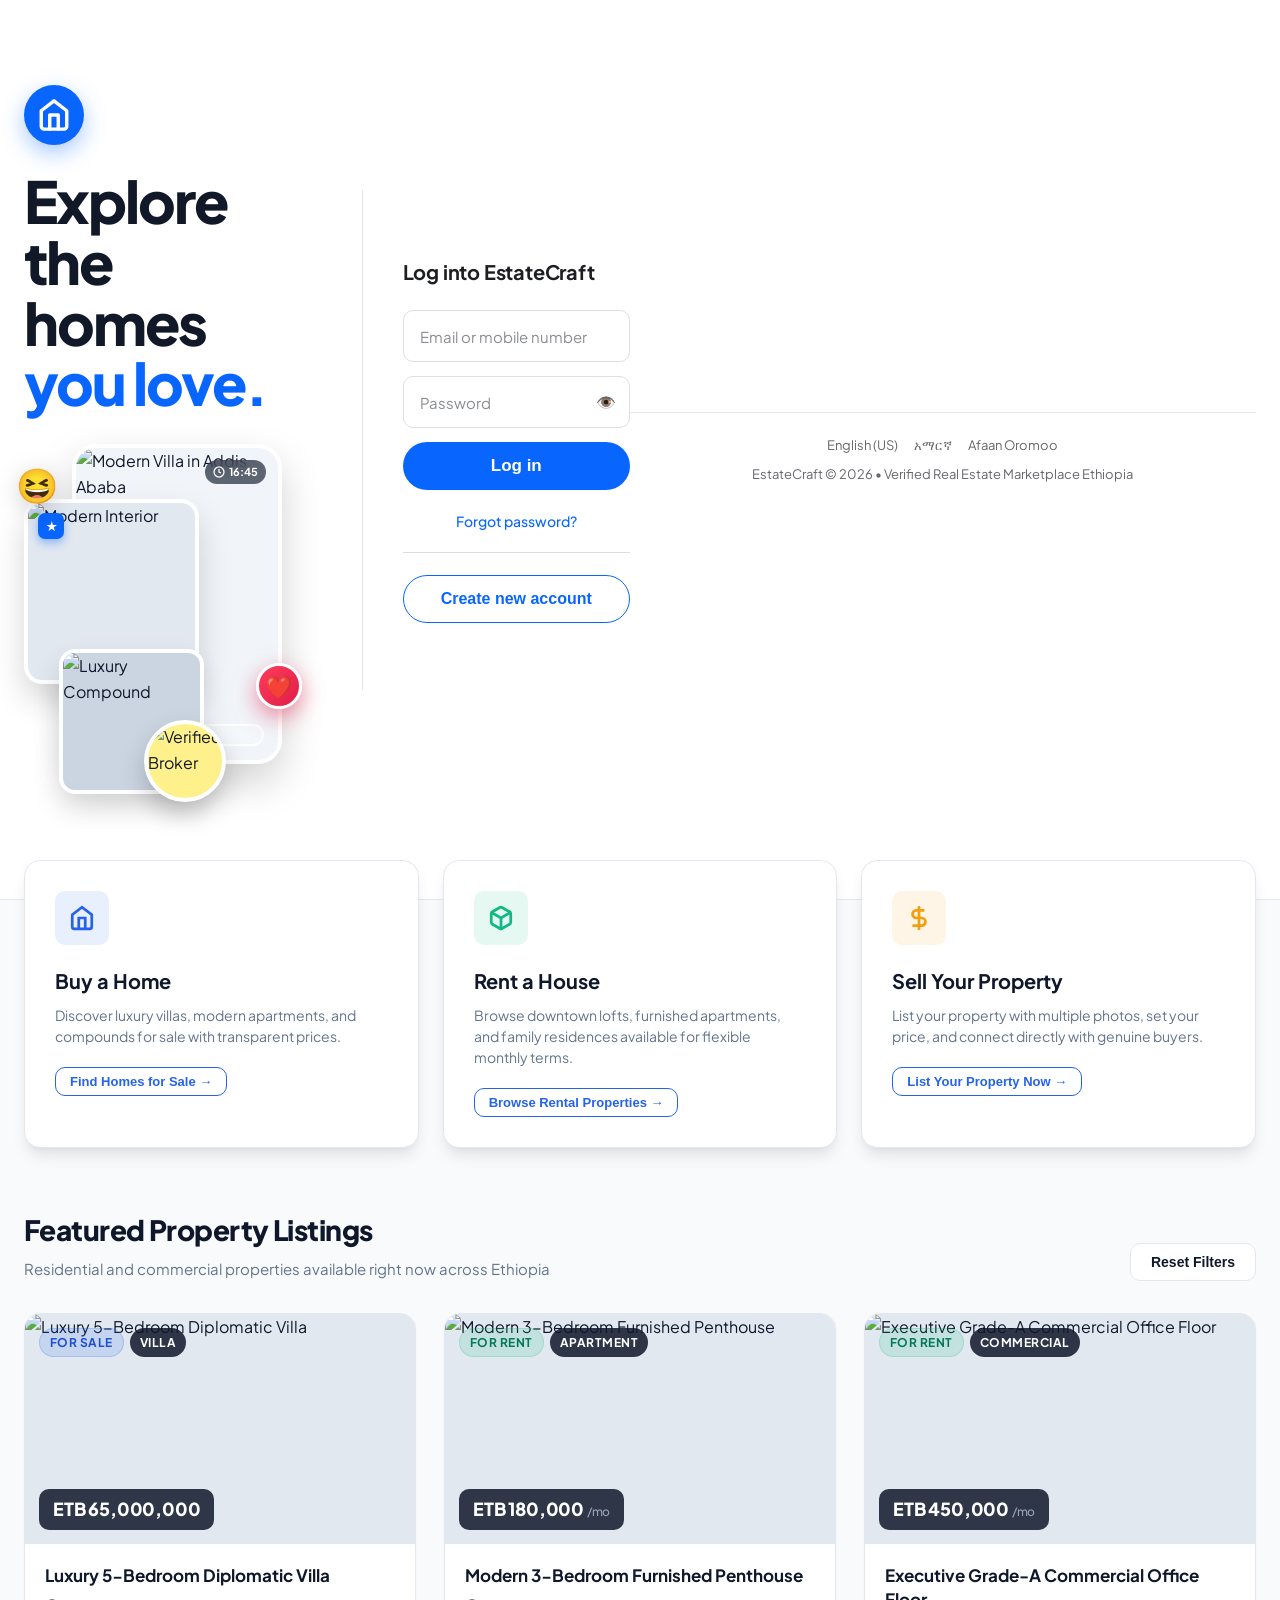
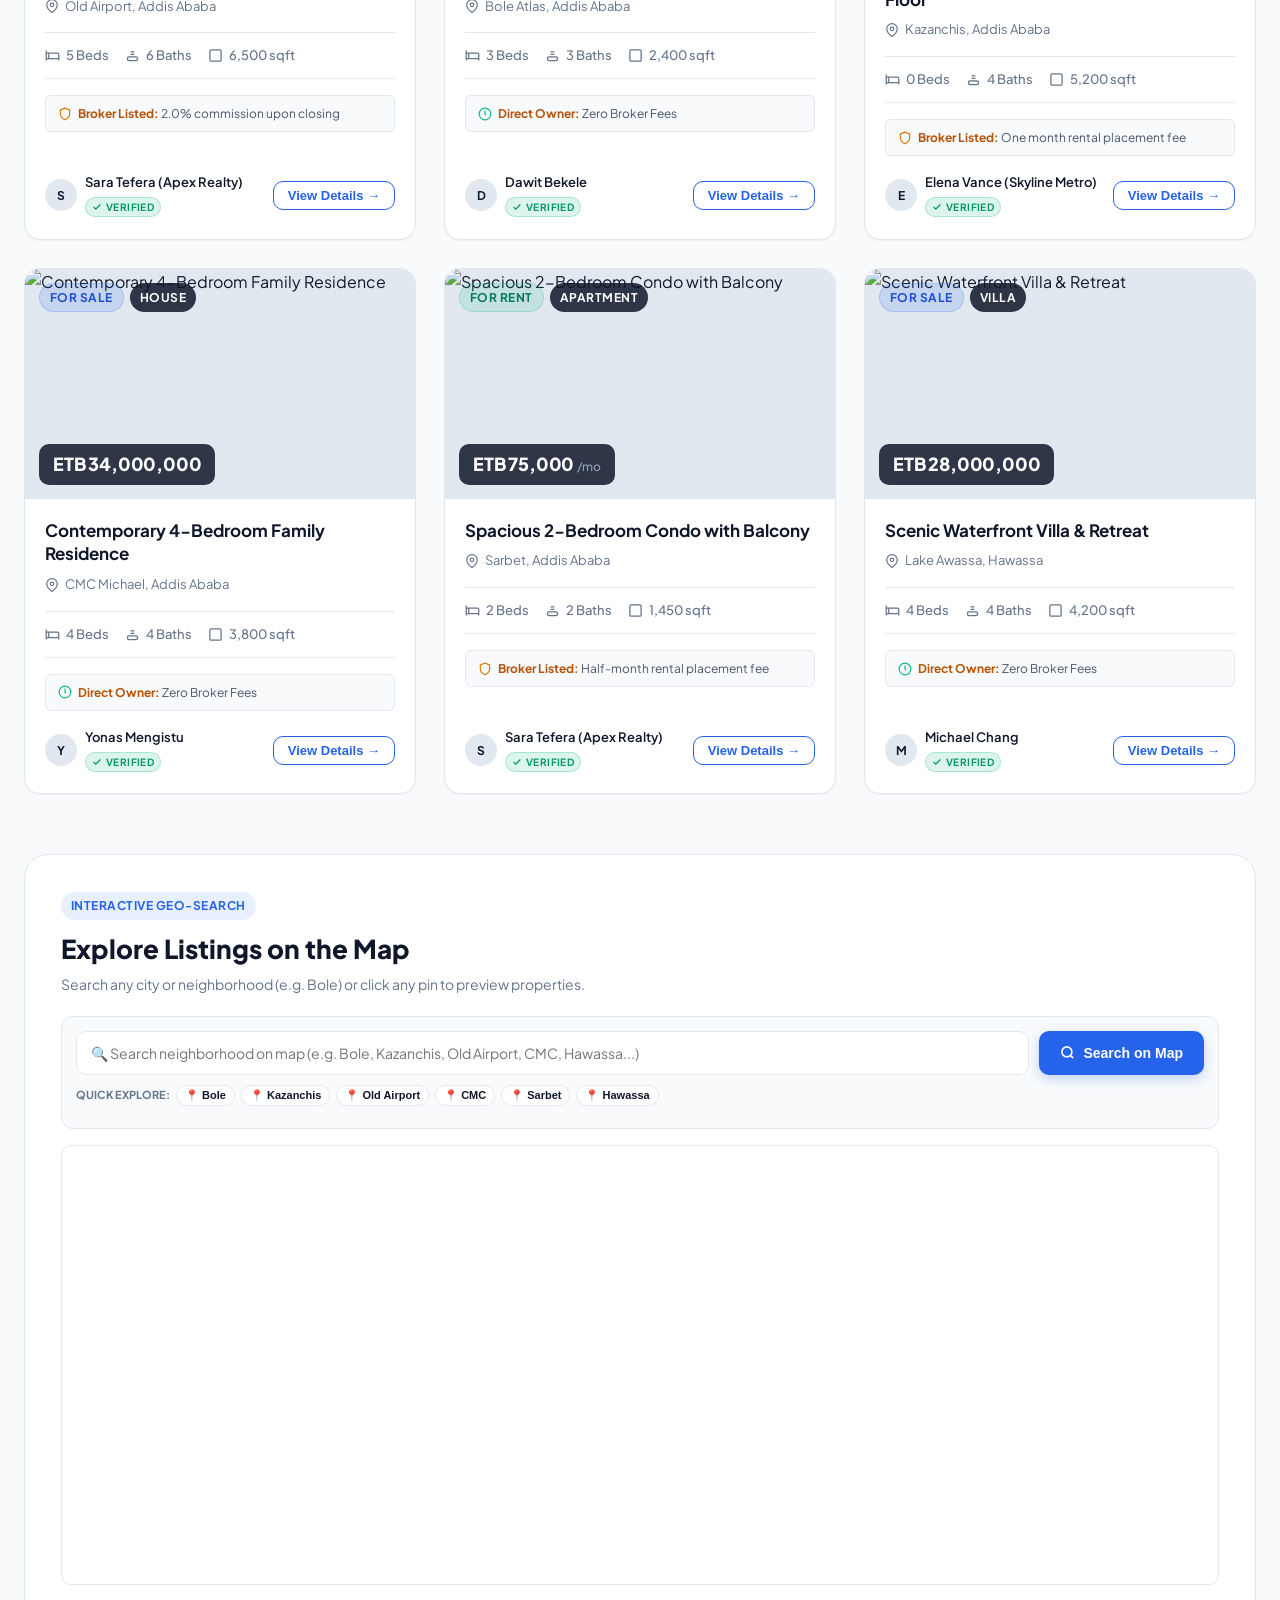
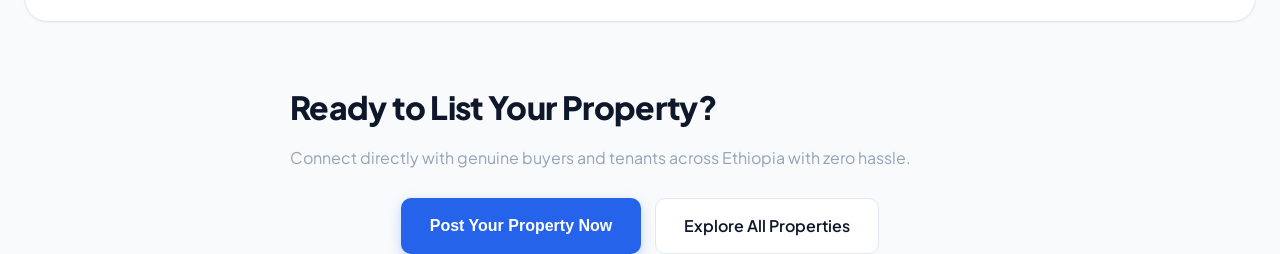
==== commit 6265080f: "feat: remove guest access and enforce authentication before viewing homepage" ====
--- a/frontend/index.html
+++ b/frontend/index.html
@@ -200,12 +200,6 @@
                                 </button>
                             </form>
                         </div>
-
-                        <div class="fb-guest-link-wrap">
-                            <a href="javascript:void(0)" onclick="enterFrontAsGuest()" class="fb-guest-link">
-                                Explore properties as guest &rarr;
-                            </a>
-                        </div>
                     </div>
                 </div>
             </div>
@@ -552,13 +546,12 @@
     <script>
     function syncFrontendAuthState() {
       const isLoggedIn = localStorage.getItem('estate_craft_logged_in') === 'true';
-      const isGuest = sessionStorage.getItem('estate_craft_guest') === 'true';
       const authSec = document.getElementById('welcomeAuthSection');
       const header = document.getElementById('frontSiteHeader');
       const homeSec = document.getElementById('homePageSections');
       const footer = document.getElementById('frontSiteFooter');
 
-      if (isLoggedIn || isGuest) {
+      if (isLoggedIn) {
         if (authSec) authSec.style.display = 'none';
         if (header) header.style.display = 'block';
         if (homeSec) homeSec.style.display = 'block';
@@ -567,35 +560,23 @@
         const btnIn = document.getElementById('btnSignInFrontend');
         const btnUp = document.getElementById('btnSignUpFrontend');
 
-        if (isLoggedIn) {
-          const userName = localStorage.getItem('estate_craft_user_name') || 'Member';
-          if (btnIn) {
-            btnIn.innerHTML = `<span>👤 ${userName}</span>`;
-            btnIn.onclick = (e) => { e.preventDefault(); alert(`Signed in as ${userName}`); };
-          }
-          if (btnUp) {
-            btnUp.innerHTML = `<span>🚪 Sign Out</span>`;
-            btnUp.className = 'btn btn-outline btn-sm';
-            btnUp.onclick = (e) => {
-              e.preventDefault();
-              localStorage.removeItem('estate_craft_logged_in');
-              localStorage.removeItem('estate_craft_user_name');
-              sessionStorage.removeItem('estate_craft_guest');
-              syncFrontendAuthState();
-            };
-          }
-        } else {
-          if (btnIn) {
-            btnIn.innerHTML = `<svg width="15" height="15" viewBox="0 0 24 24" fill="none" stroke="currentColor" stroke-width="2.2"><path d="M15 3h4a2 2 0 0 1 2 2v14a2 2 0 0 1-2 2h-4"></path><polyline points="10 17 15 12 10 7"></polyline><line x1="15" y1="12" x2="3" y2="12"></line></svg><span>Sign In</span>`;
-            btnIn.onclick = (e) => { e.preventDefault(); sessionStorage.removeItem('estate_craft_guest'); syncFrontendAuthState(); toggleFrontAuthForm('login'); };
-          }
-          if (btnUp) {
-            btnUp.innerHTML = `<svg width="15" height="15" viewBox="0 0 24 24" fill="none" stroke="currentColor" stroke-width="2.5"><path d="M16 21v-2a4 4 0 0 0-4-4H5a4 4 0 0 0-4 4v2"></path><circle cx="8.5" cy="7" r="4"></circle><line x1="20" y1="8" x2="20" y2="14"></line><line x1="23" y1="11" x2="17" y2="11"></line></svg><span>Create Account</span>`;
-            btnUp.className = 'btn btn-primary btn-sm';
-            btnUp.onclick = (e) => { e.preventDefault(); sessionStorage.removeItem('estate_craft_guest'); syncFrontendAuthState(); toggleFrontAuthForm('register'); };
-          }
+        const userName = localStorage.getItem('estate_craft_user_name') || 'Member';
+        if (btnIn) {
+          btnIn.innerHTML = `<span>👤 ${userName}</span>`;
+          btnIn.onclick = (e) => { e.preventDefault(); alert(`Signed in as ${userName}`); };
+        }
+        if (btnUp) {
+          btnUp.innerHTML = `<span>🚪 Sign Out</span>`;
+          btnUp.className = 'btn btn-outline btn-sm';
+          btnUp.onclick = (e) => {
+            e.preventDefault();
+            localStorage.removeItem('estate_craft_logged_in');
+            localStorage.removeItem('estate_craft_user_name');
+            syncFrontendAuthState();
+          };
         }
       } else {
+        // Enforce account creation or login before viewing the portal
         if (authSec) authSec.style.display = 'flex';
         if (header) header.style.display = 'none';
         if (homeSec) homeSec.style.display = 'none';
@@ -667,11 +648,6 @@
       syncFrontendAuthState();
     }
 
-    function enterFrontAsGuest() {
-      sessionStorage.setItem('estate_craft_guest', 'true');
-      syncFrontendAuthState();
-    }
-
     syncFrontendAuthState();
     </script>
 </body>
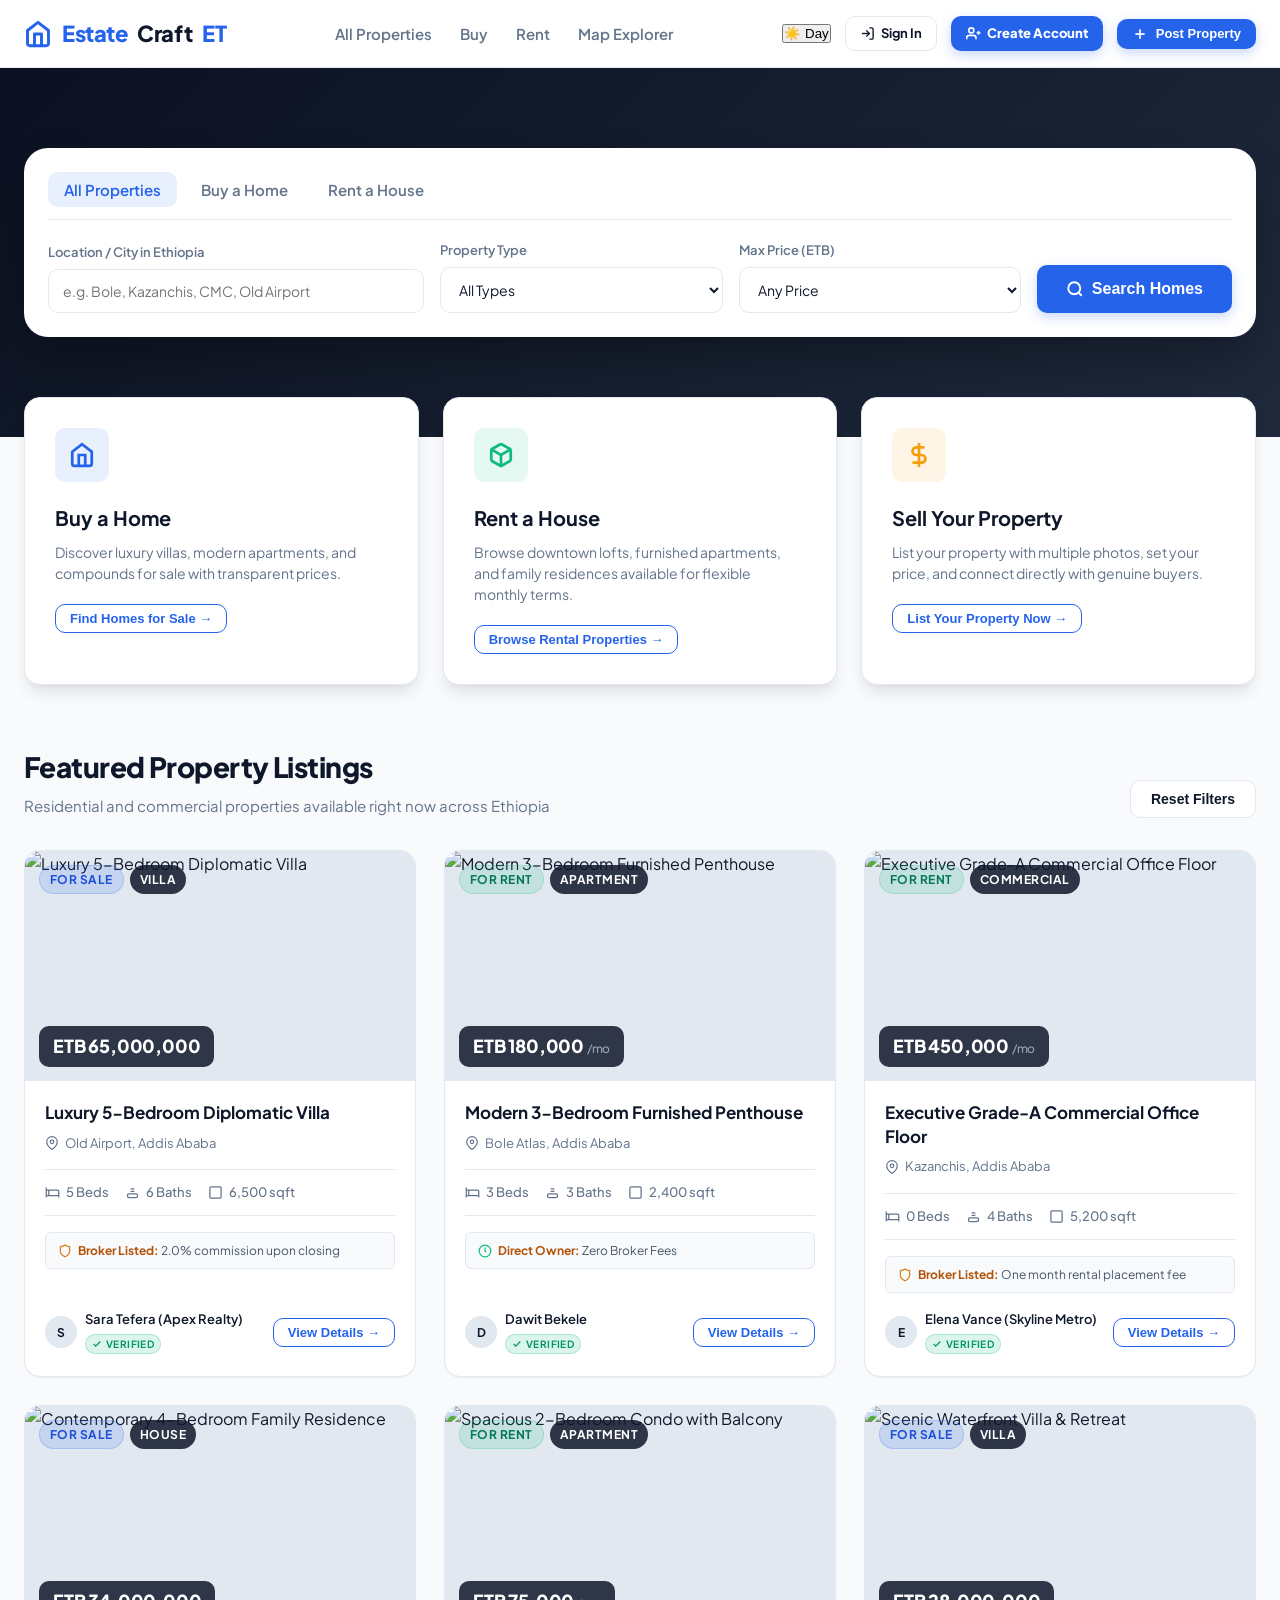
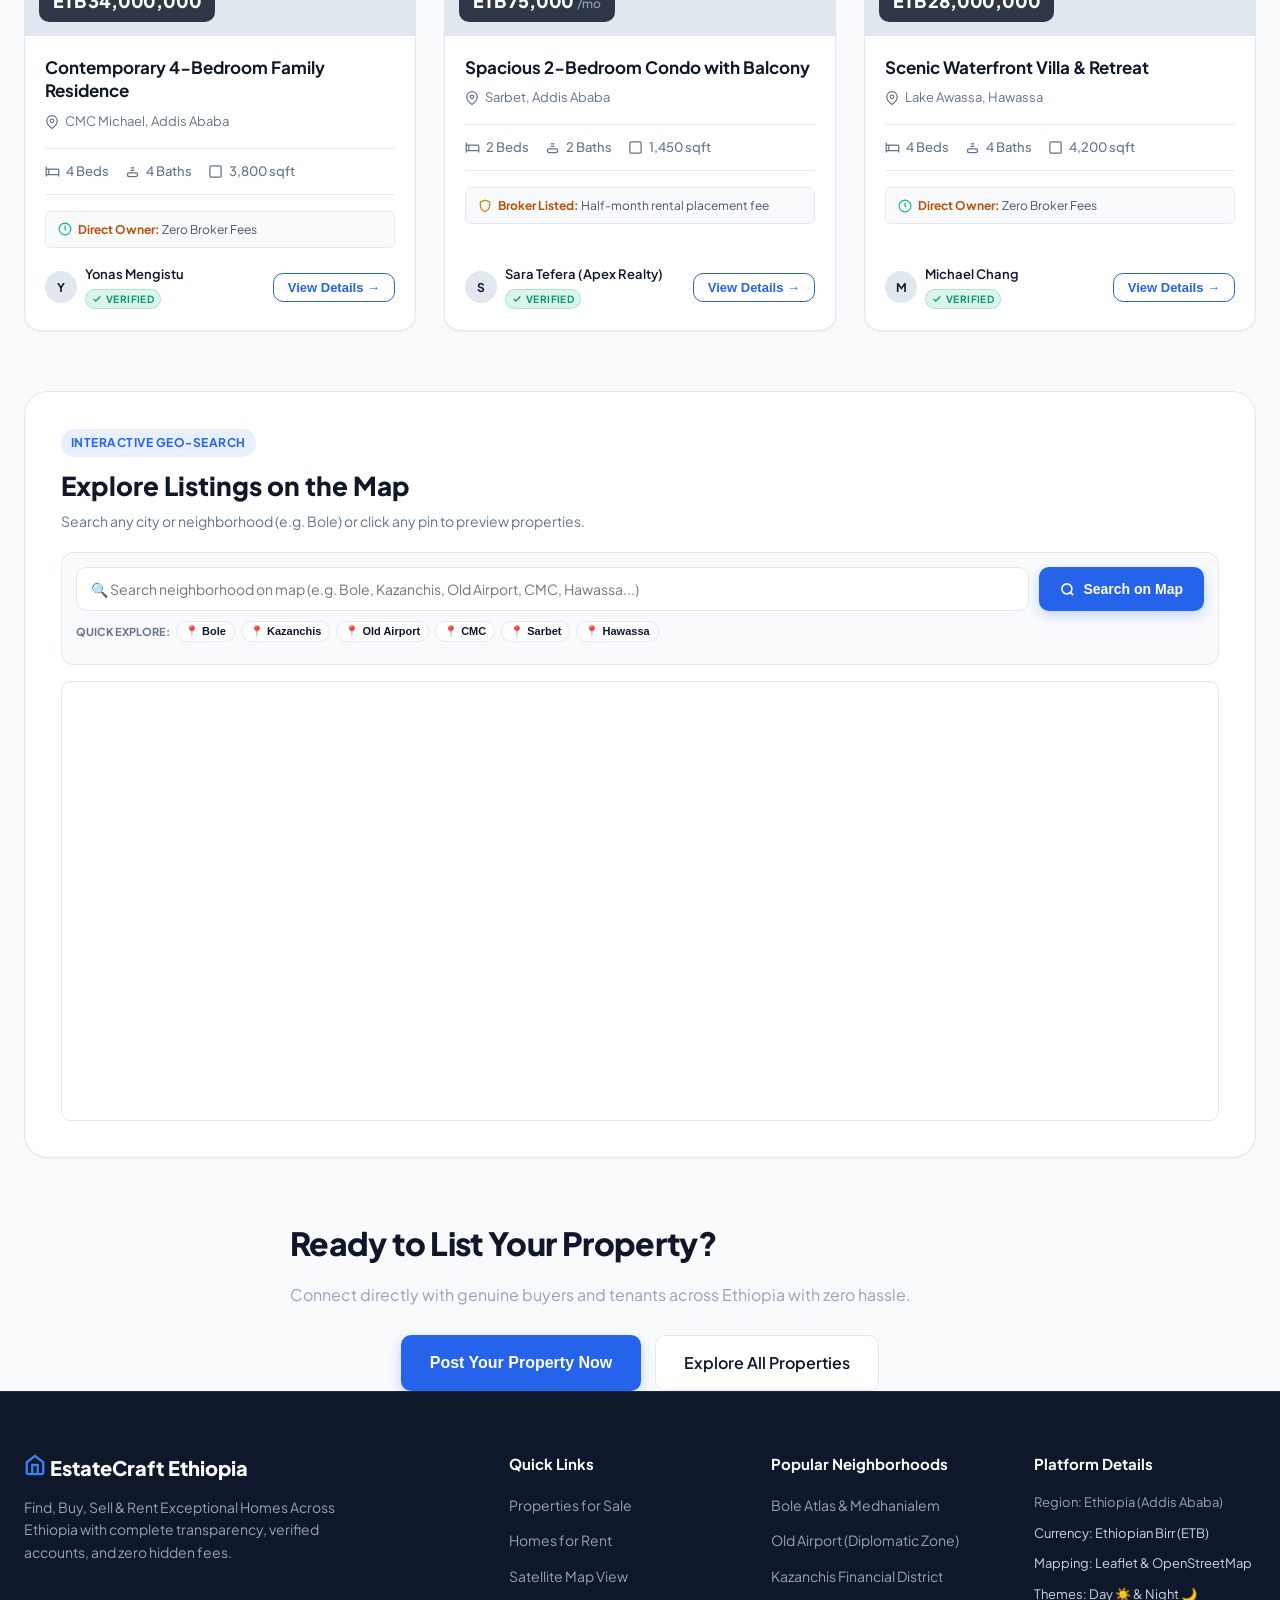
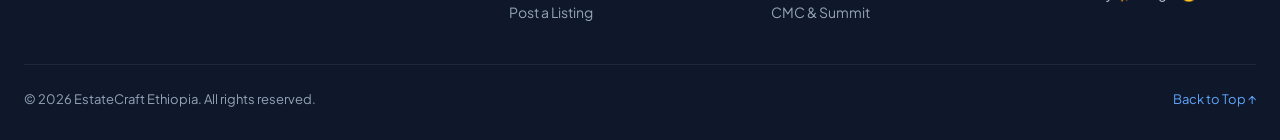
==== commit 91abeace: "feat(vercel): enhance homepage UI, fix header navigation and update Vercel deployment routes" ====
--- a/frontend/index.html
+++ b/frontend/index.html
@@ -18,7 +18,7 @@
 <body>
 
     <!-- Header Navigation -->
-    <header class="site-header" id="frontSiteHeader" style="display: none;">
+    <header class="site-header" id="frontSiteHeader">
         <div class="nav-container">
             <a href="index.html" class="brand-logo" id="headerBrandLogo">
                 <svg width="28" height="28" viewBox="0 0 24 24" fill="none" stroke="currentColor" stroke-width="2.5" stroke-linecap="round" stroke-linejoin="round">
@@ -216,7 +216,7 @@
         </section>
 
         <!-- Home Page Wrapper -->
-        <div id="homePageSections" style="display: none;">
+        <div id="homePageSections">
             <!-- Hero Section -->
             <section class="hero-section" id="catalogSearchSection">
 
@@ -491,7 +491,7 @@
     </div>
 
     <!-- Footer -->
-    <footer class="site-footer" id="frontSiteFooter" style="display: none;">
+    <footer class="site-footer" id="frontSiteFooter">
         <div class="footer-container">
             <div class="footer-brand">
                 <h3>
@@ -561,13 +561,29 @@
         const btnUp = document.getElementById('btnSignUpFrontend');
 
         const userName = localStorage.getItem('estate_craft_user_name') || 'Member';
+        const userInitial = (userName.charAt(0) || 'U').toUpperCase();
+
         if (btnIn) {
-          btnIn.innerHTML = `<span>👤 ${userName}</span>`;
+          btnIn.style.cssText = 'padding: 4px 13px 4px 5px; border-radius: 9999px; font-weight: 600; font-size: 13.5px; text-decoration: none; display: inline-flex; align-items: center; gap: 8px; background: rgba(255,255,255,0.06); color: #f8fafc; border: 1px solid rgba(255,255,255,0.14); white-space: nowrap; flex-shrink: 0; transition: all 0.2s ease; cursor: pointer; box-sizing: border-box;';
+          btnIn.innerHTML = `
+            <span style="width: 24px; height: 24px; border-radius: 50%; background: linear-gradient(135deg, #6366f1 0%, #a855f7 100%); color: #fff; display: inline-flex; align-items: center; justify-content: center; font-size: 11.5px; font-weight: 800; flex-shrink: 0; position: relative;">
+              ${userInitial}
+              <span style="position: absolute; bottom: -1px; right: -1px; width: 6.5px; height: 6.5px; border-radius: 50%; background: #10b981; border: 1.5px solid #0b0f19;"></span>
+            </span>
+            <span style="max-width: 130px; overflow: hidden; text-overflow: ellipsis; white-space: nowrap;">${userName}</span>
+          `;
           btnIn.onclick = (e) => { e.preventDefault(); alert(`Signed in as ${userName}`); };
         }
         if (btnUp) {
-          btnUp.innerHTML = `<span>🚪 Sign Out</span>`;
-          btnUp.className = 'btn btn-outline btn-sm';
+          btnUp.style.cssText = 'padding: 6px 14px; border-radius: 9999px; font-weight: 600; font-size: 13px; text-decoration: none; display: inline-flex; align-items: center; gap: 6px; background: rgba(239, 68, 68, 0.1); color: #f87171; border: 1px solid rgba(239, 68, 68, 0.3); white-space: nowrap; flex-shrink: 0; transition: all 0.2s ease; cursor: pointer; box-sizing: border-box;';
+          btnUp.innerHTML = `
+            <svg width="14" height="14" viewBox="0 0 24 24" fill="none" stroke="currentColor" stroke-width="2.2">
+              <path d="M9 21H5a2 2 0 0 1-2-2V5a2 2 0 0 1 2-2h4"></path>
+              <polyline points="16 17 21 12 16 7"></polyline>
+              <line x1="21" y1="12" x2="9" y2="12"></line>
+            </svg>
+            <span>Sign Out</span>
+          `;
           btnUp.onclick = (e) => {
             e.preventDefault();
             localStorage.removeItem('estate_craft_logged_in');
@@ -576,11 +592,11 @@
           };
         }
       } else {
-        // Enforce account creation or login before viewing the portal
-        if (authSec) authSec.style.display = 'flex';
-        if (header) header.style.display = 'none';
-        if (homeSec) homeSec.style.display = 'none';
-        if (footer) footer.style.display = 'none';
+        // Guest Visitor: Show header, home catalog and footer
+        if (authSec) authSec.style.display = 'none';
+        if (header) header.style.display = 'block';
+        if (homeSec) homeSec.style.display = 'block';
+        if (footer) footer.style.display = 'block';
       }
 
       if (window.homeMap && typeof window.homeMap.invalidateSize === 'function') {
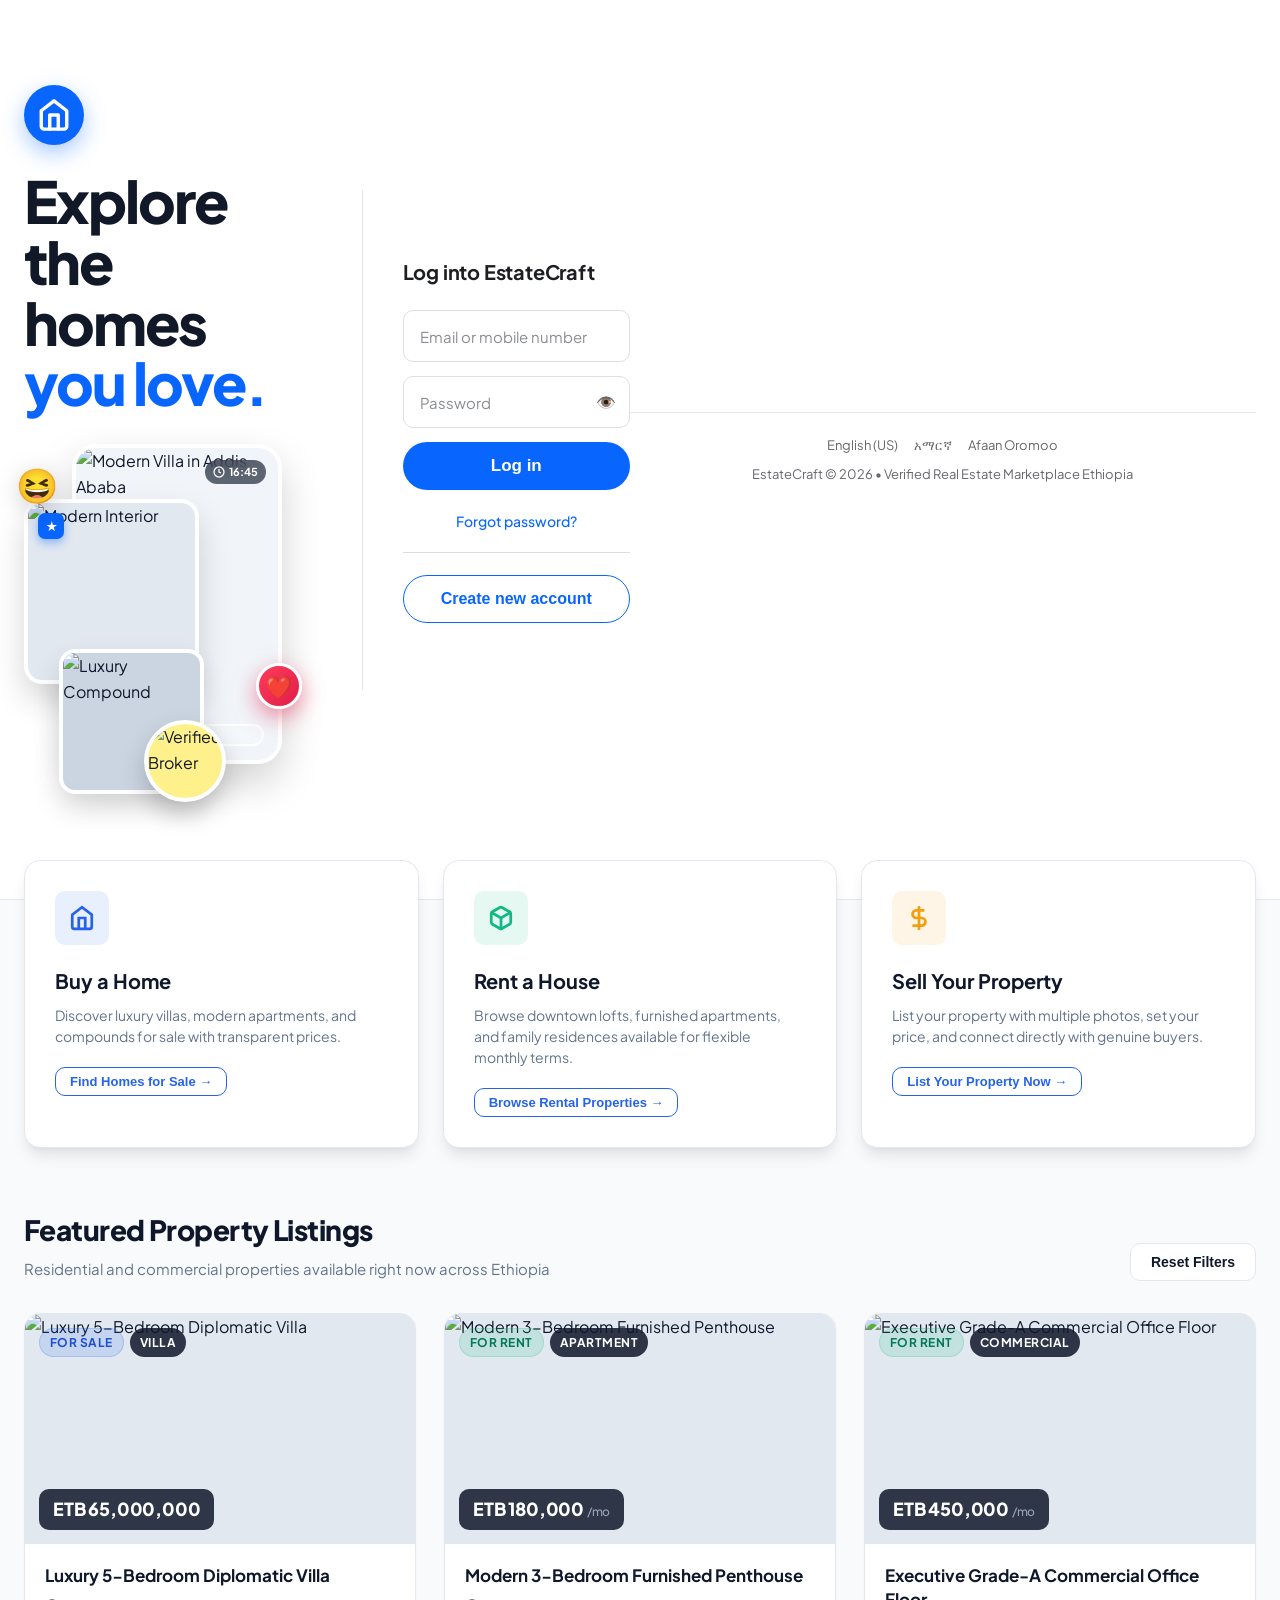
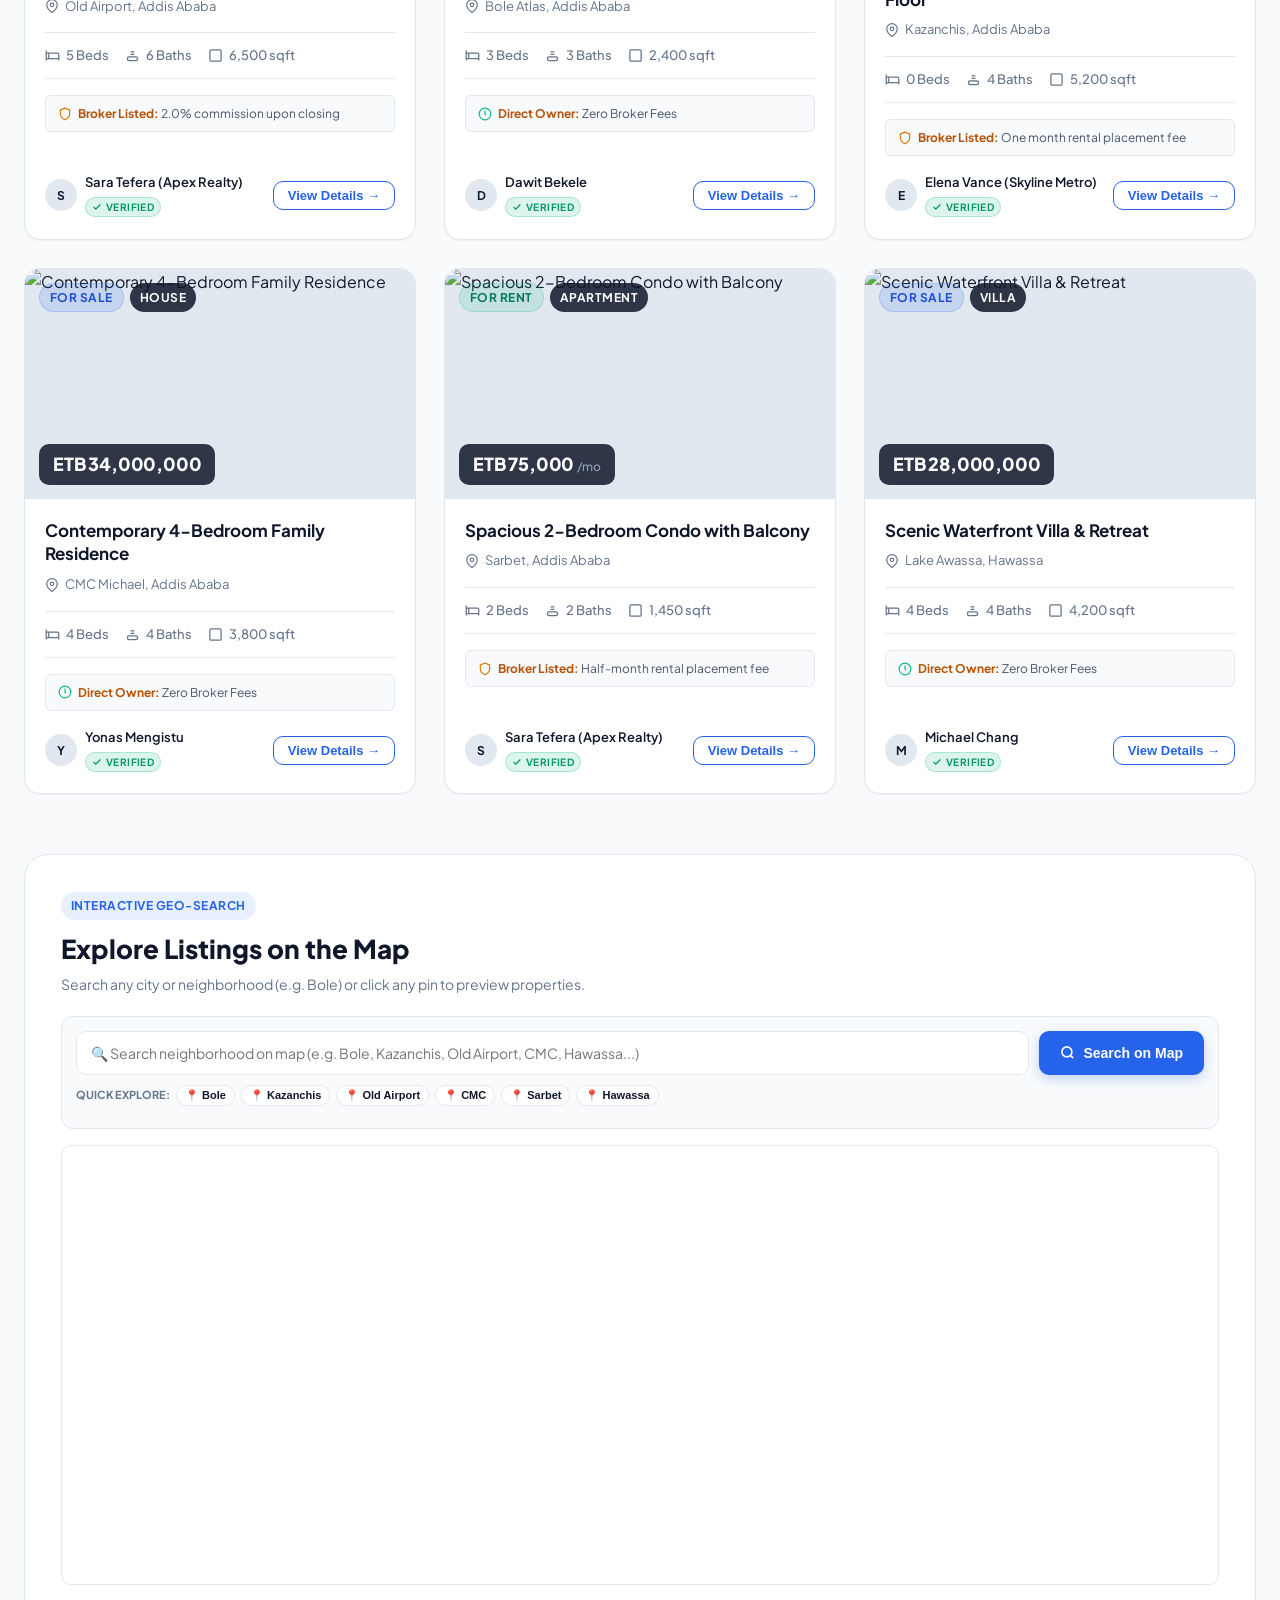
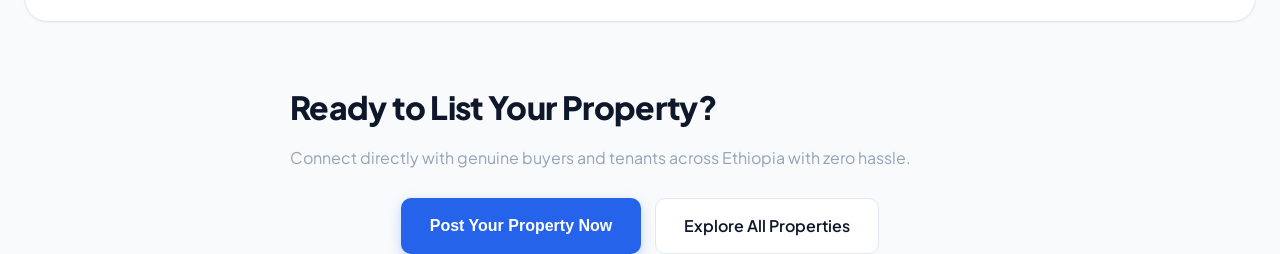
==== commit 47eaab58: "feat(auth): set dedicated Login and Create Account landing screen as initial page" ====
--- a/frontend/index.html
+++ b/frontend/index.html
@@ -592,12 +592,28 @@
           };
         }
       } else {
-        // Guest Visitor: Show header, home catalog and footer
-        if (authSec) authSec.style.display = 'none';
-        if (header) header.style.display = 'block';
-        if (homeSec) homeSec.style.display = 'block';
-        if (footer) footer.style.display = 'block';
-      }
+        // First Page: Show Login with Create Account
+        if (authSec) authSec.style.display = 'flex';
+        if (header) header.style.display = 'none';
+        if (homeSec) homeSec.style.display = 'none';
+        if (footer) footer.style.display = 'none';
+      }
+
+      if (window.homeMap && typeof window.homeMap.invalidateSize === 'function') {
+        window.homeMap.invalidateSize();
+      }
+    }
+
+    function enterFrontendAsGuest() {
+      const authSec = document.getElementById('welcomeAuthSection');
+      const header = document.getElementById('frontSiteHeader');
+      const homeSec = document.getElementById('homePageSections');
+      const footer = document.getElementById('frontSiteFooter');
+
+      if (authSec) authSec.style.display = 'none';
+      if (header) header.style.display = 'block';
+      if (homeSec) homeSec.style.display = 'block';
+      if (footer) footer.style.display = 'block';
 
       if (window.homeMap && typeof window.homeMap.invalidateSize === 'function') {
         window.homeMap.invalidateSize();
